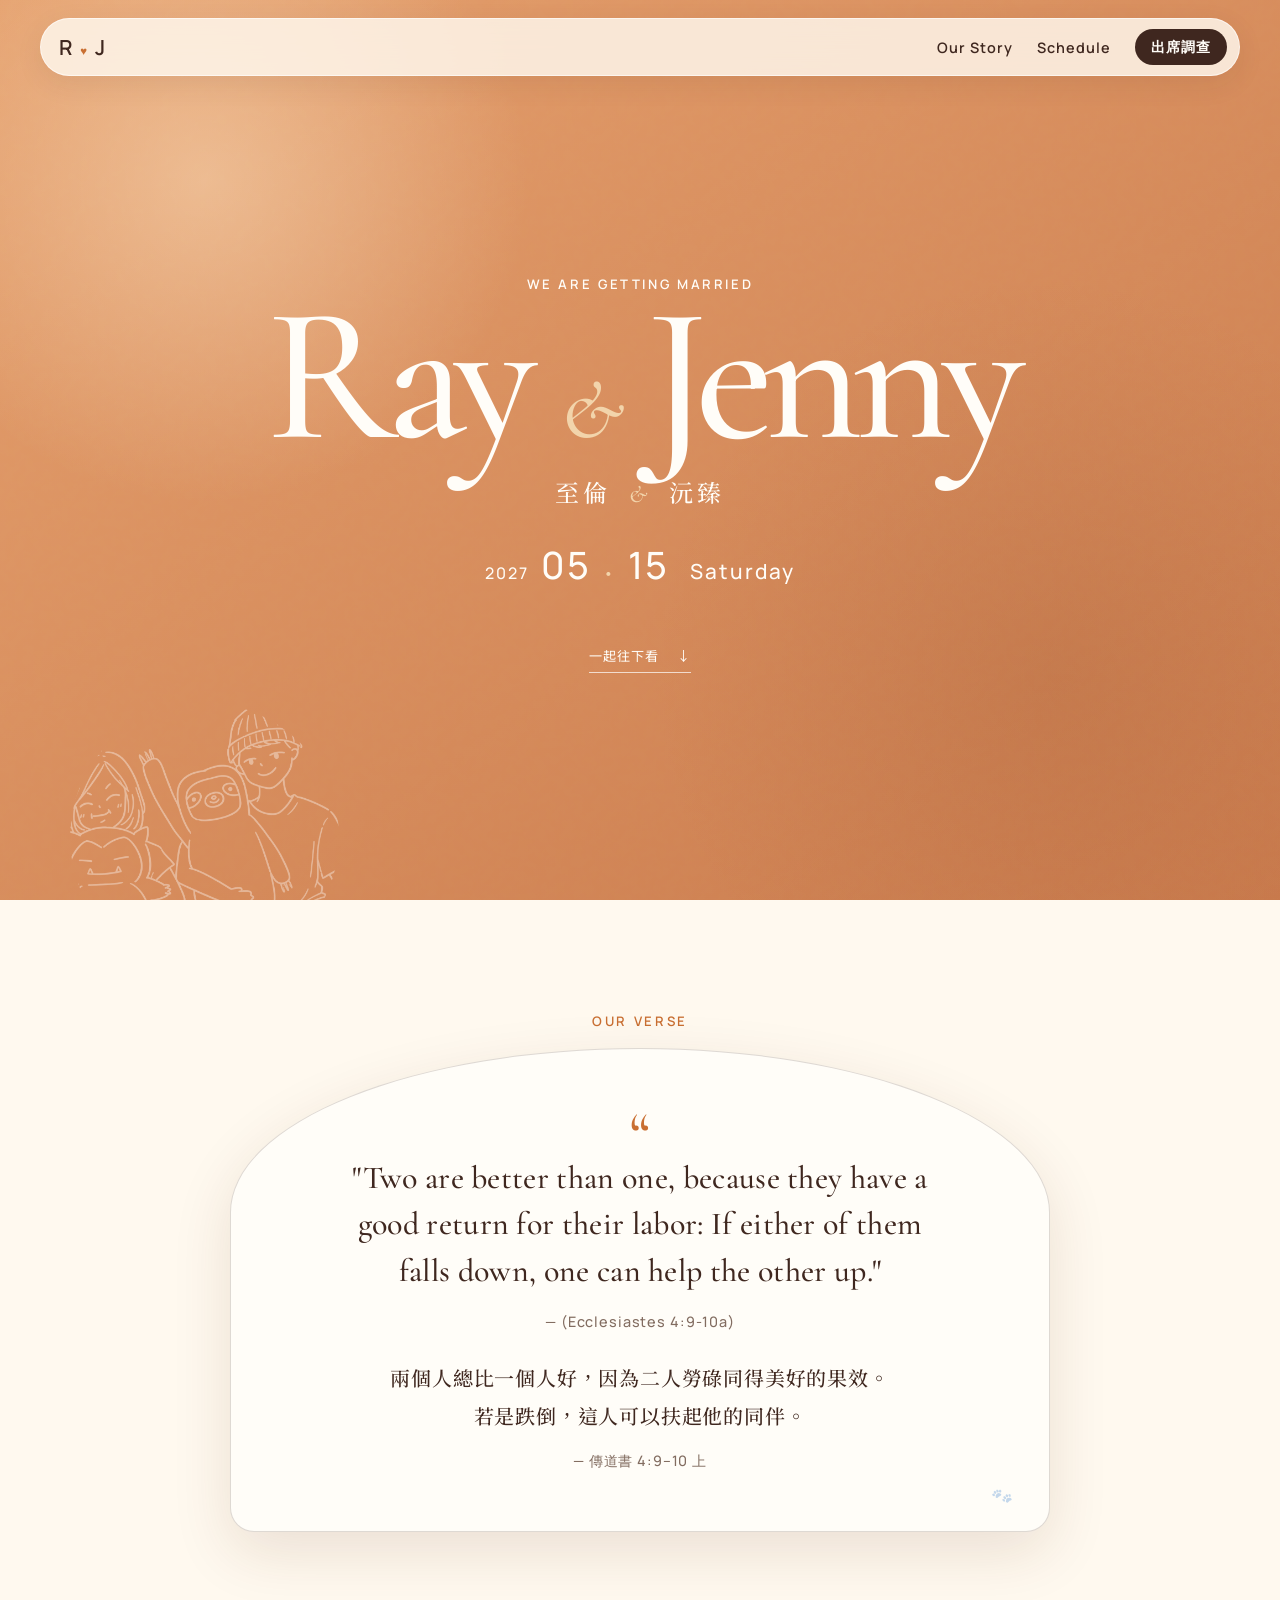
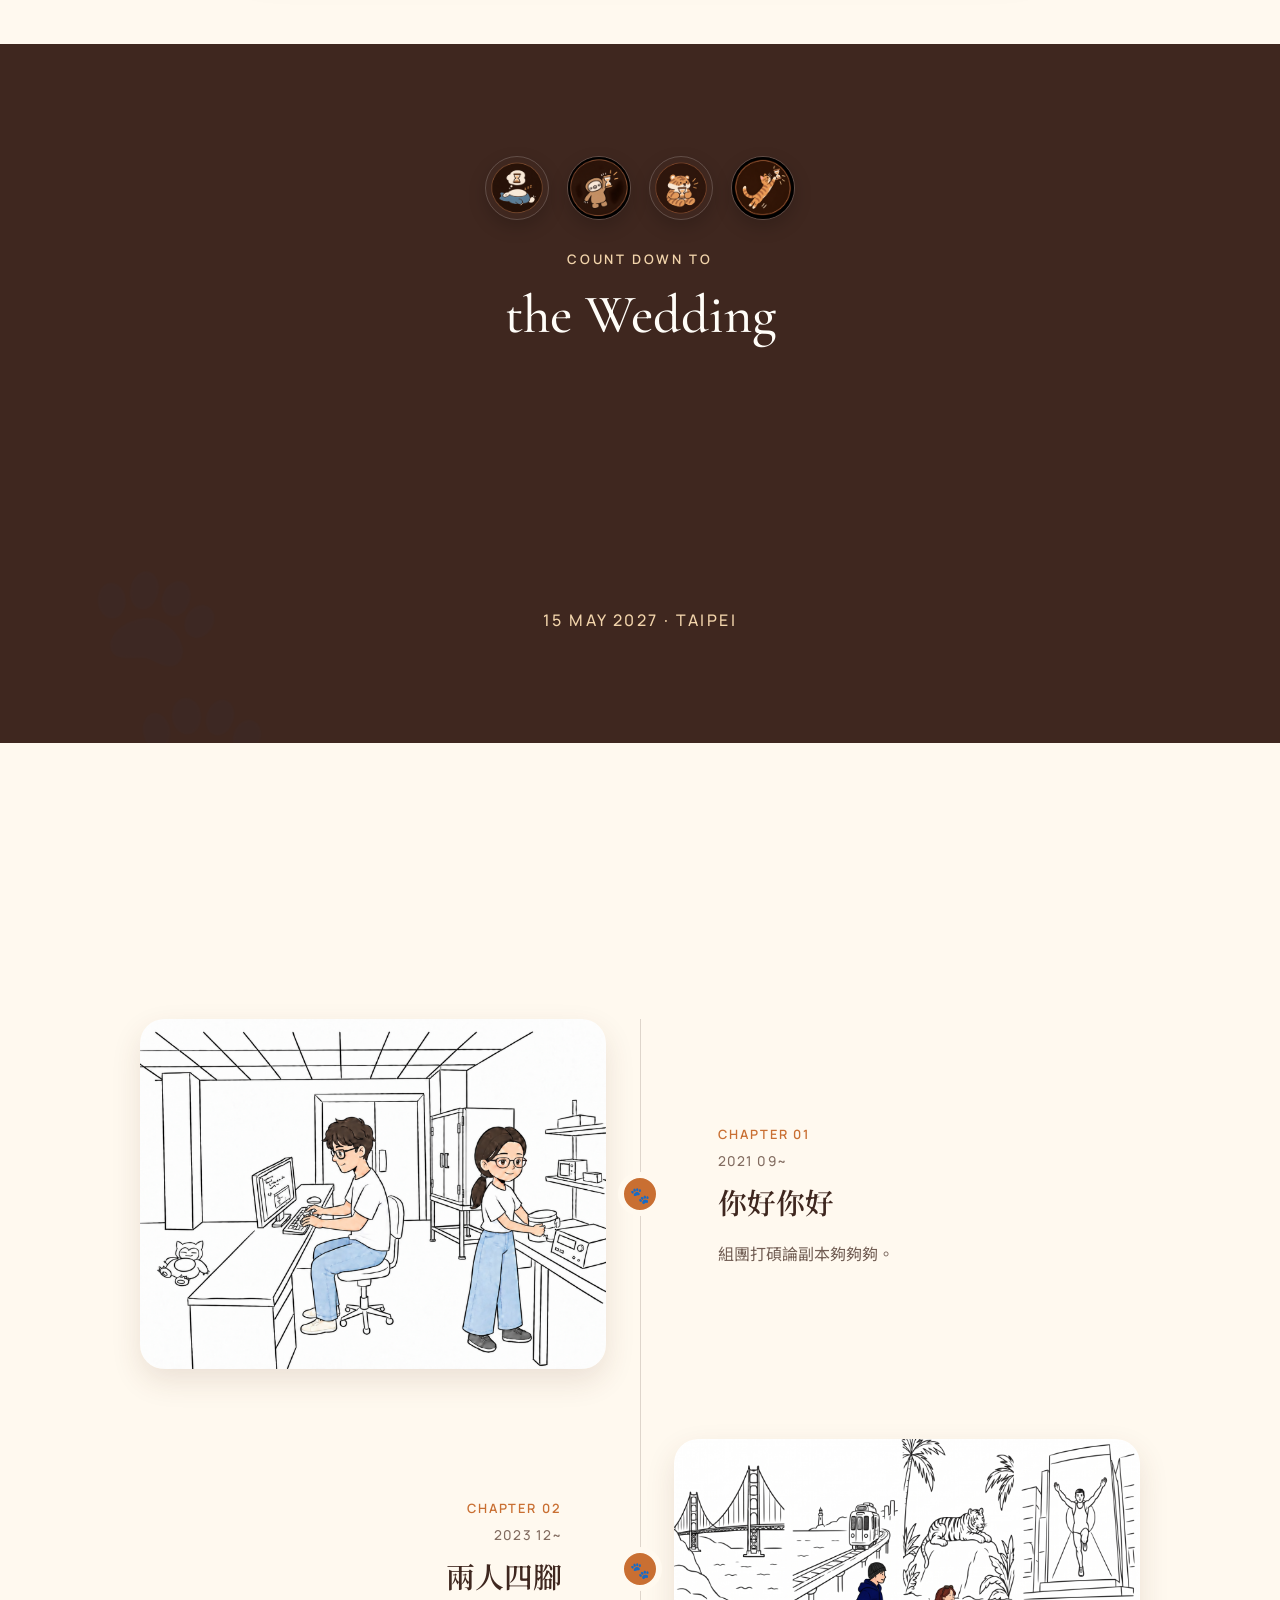
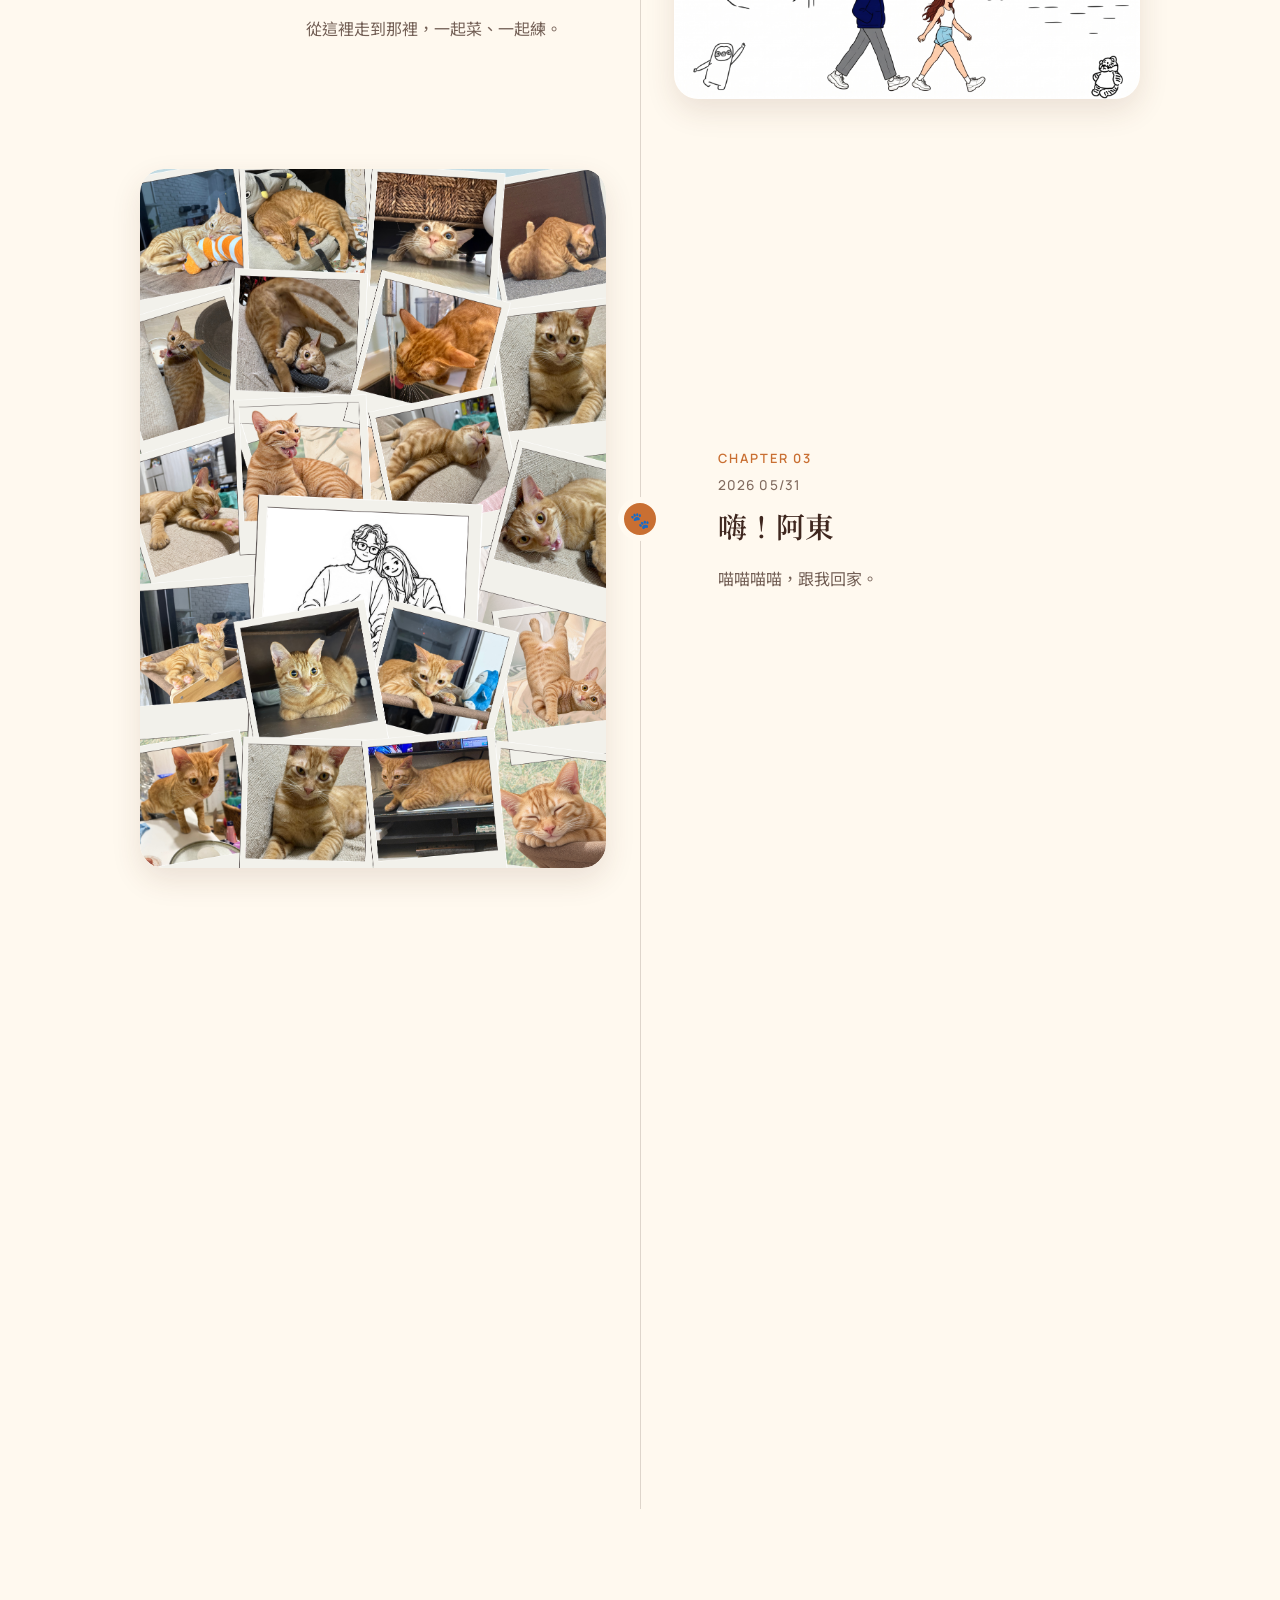
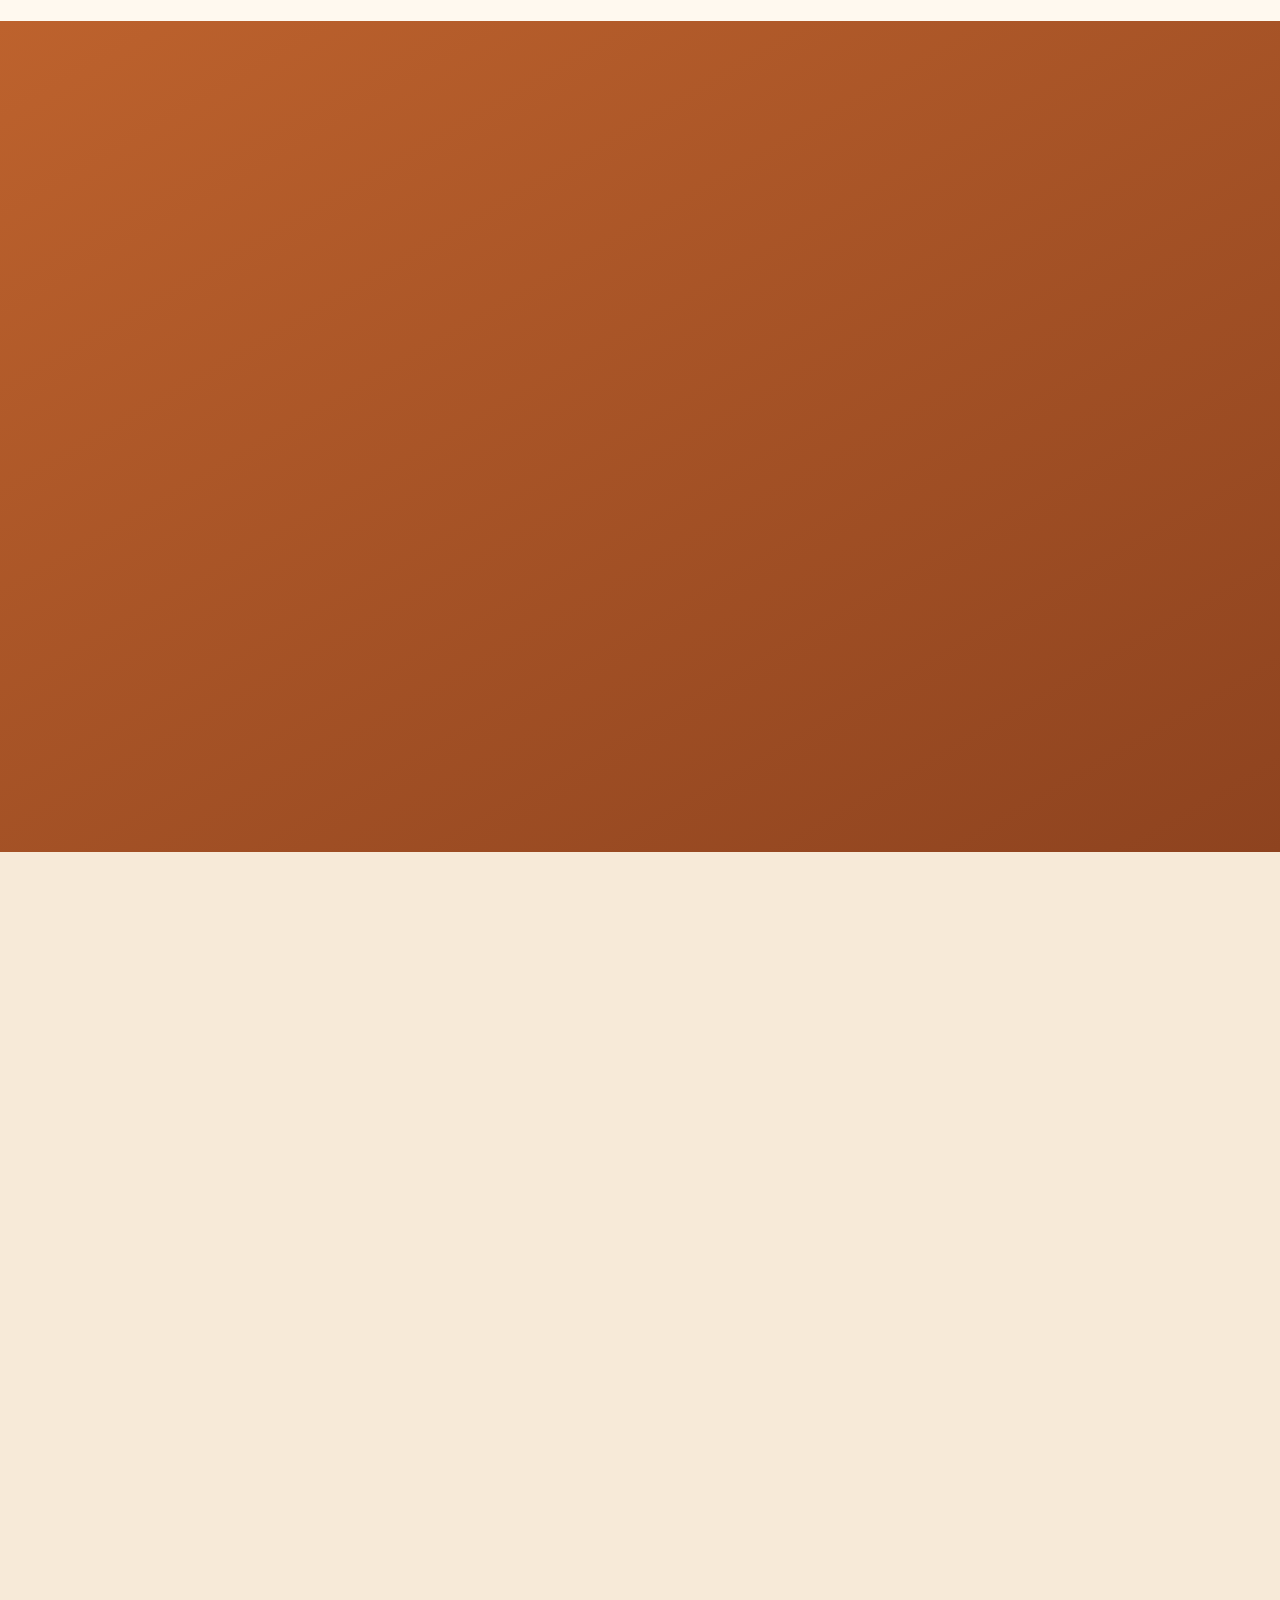
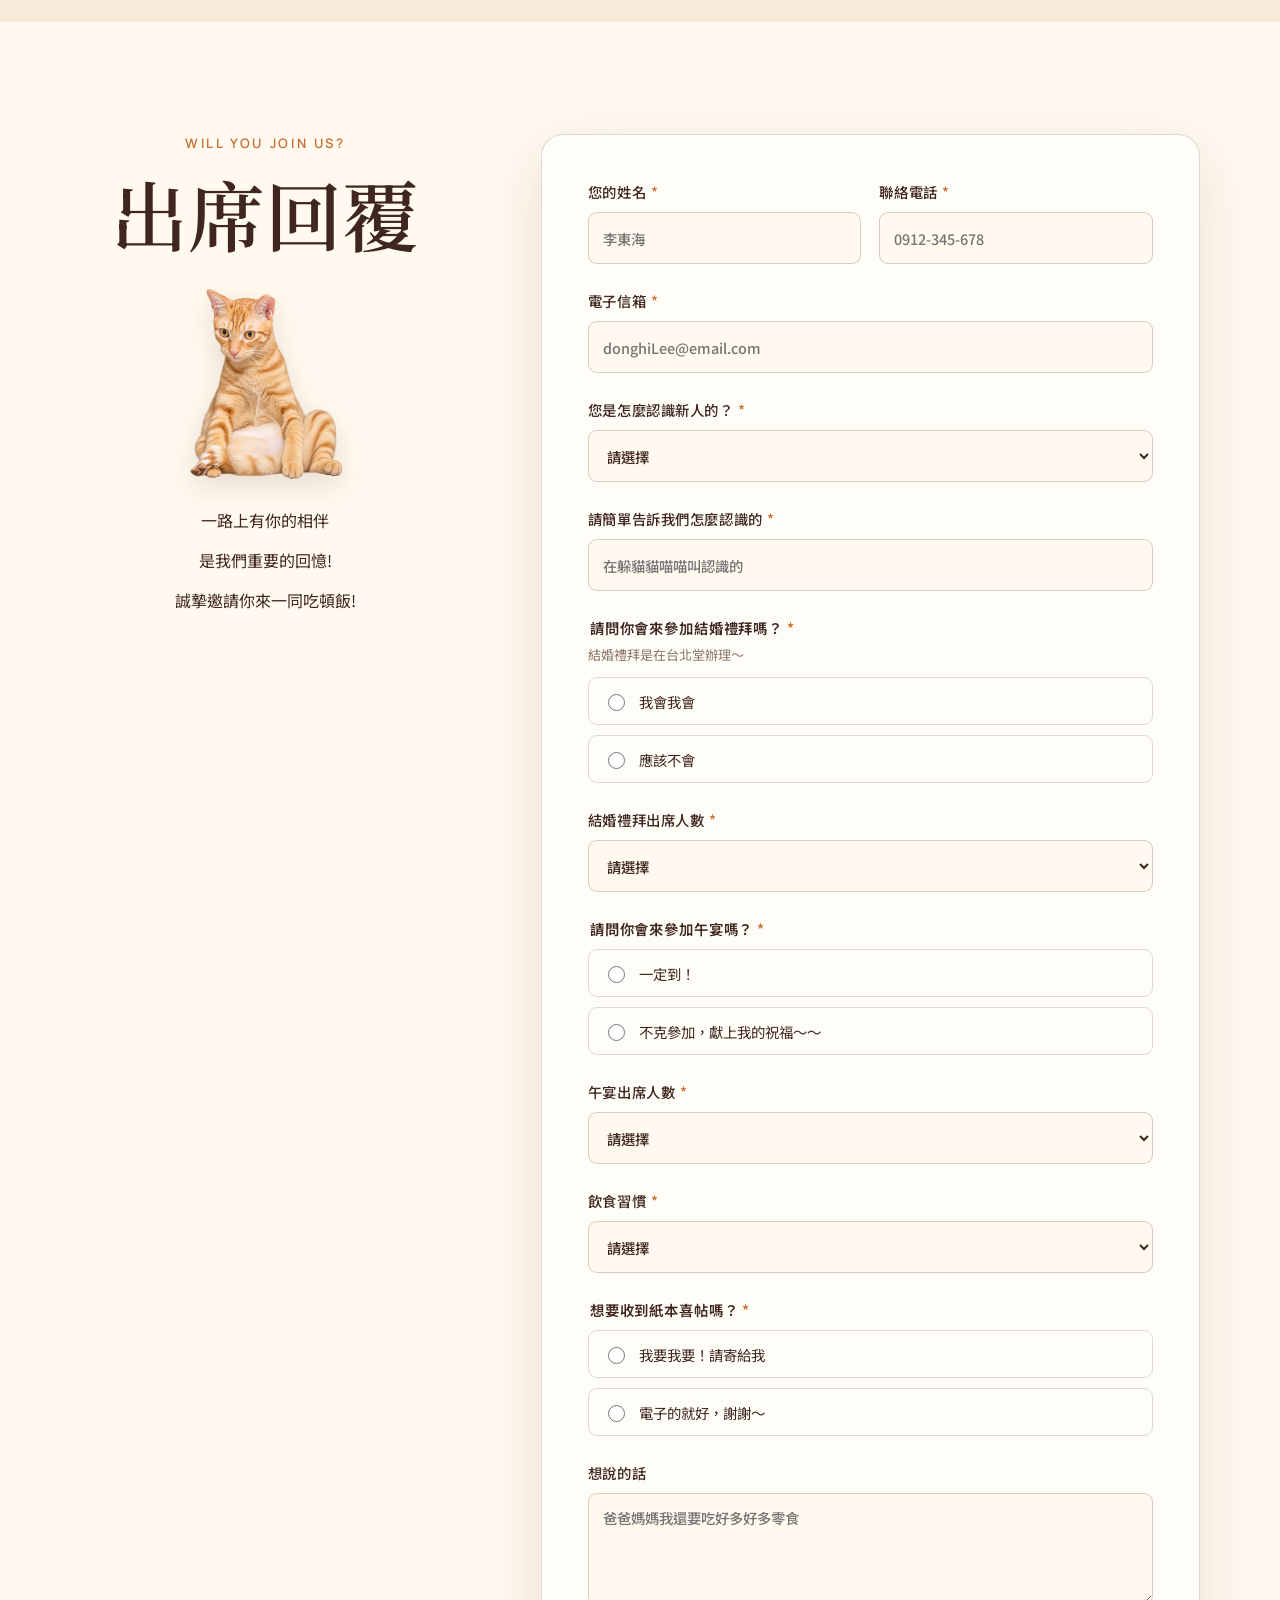
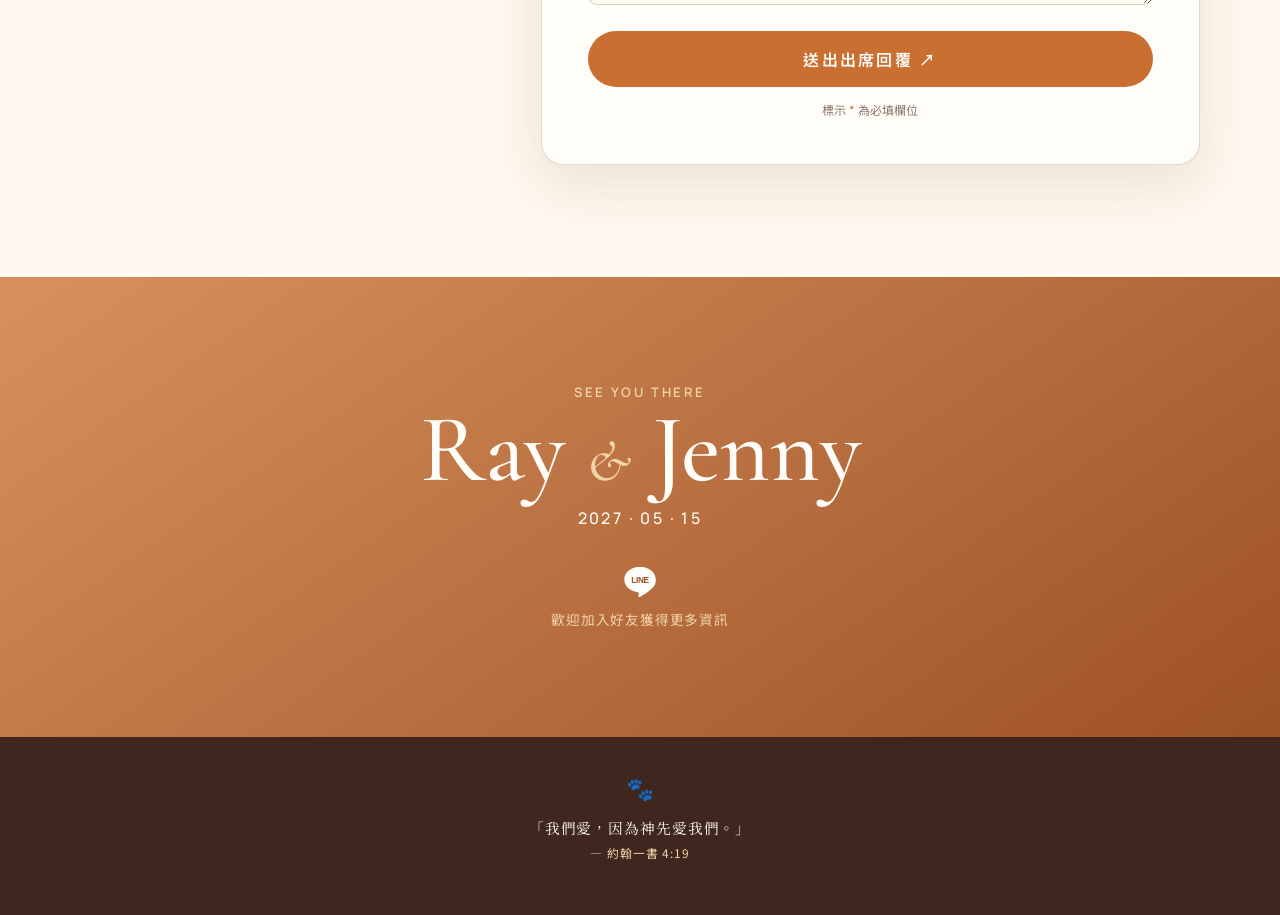
==== index.html @ 998ef87a "Keep RSVP receipt visible and add official LINE QR and friend link" ====
<!doctype html>
<html lang="zh-Hant">
<head>
  <meta charset="utf-8">
  <meta name="viewport" content="width=device-width, initial-scale=1">
  <meta name="theme-color" content="#c96f32">
  <meta name="description" content="2027.05.15｜誠摯邀請您參與我們的婚禮 ♡">
  <title>Ray &amp; Jenny｜我們結婚啦 💍</title>
  <meta property="og:type" content="website">
  <meta property="og:locale" content="zh_TW">
  <meta property="og:title" content="Ray &amp; Jenny｜我們結婚啦 💍">
  <meta property="og:description" content="2027.05.15｜誠摯邀請您參與我們的婚禮 ♡">
  <meta property="og:url" content="https://jn860831-dot.github.io/RandJ_invitation/">
  <meta property="og:image" content="https://jn860831-dot.github.io/RandJ_invitation/assets/line-preview-20261102.jpg">
  <meta property="og:image:secure_url" content="https://jn860831-dot.github.io/RandJ_invitation/assets/line-preview-20261102.jpg">
  <meta property="og:image:type" content="image/jpeg">
  <meta property="og:image:width" content="1200">
  <meta property="og:image:height" content="1073">
  <meta property="og:image:alt" content="Ray 與 Jenny 抱著卡比獸與樹懶玩偶的暖色插畫">
  <meta name="twitter:card" content="summary">
  <meta name="twitter:title" content="Ray &amp; Jenny｜我們結婚啦 💍">
  <meta name="twitter:description" content="2027.05.15｜誠摯邀請您參與我們的婚禮 ♡">
  <meta name="twitter:image" content="https://jn860831-dot.github.io/RandJ_invitation/assets/line-preview-20261102.jpg">
  <meta name="twitter:image:alt" content="Ray 與 Jenny 抱著卡比獸與樹懶玩偶的暖色插畫">
  <link rel="preconnect" href="https://fonts.googleapis.com">
  <link rel="preconnect" href="https://fonts.gstatic.com" crossorigin>
  <link href="https://fonts.googleapis.com/css2?family=Cormorant+Garamond:ital,wght@0,400;0,500;0,600;1,400;1,500&family=Manrope:wght@400;500;600&family=Noto+Sans+TC:wght@400;500;600&family=Noto+Serif+TC:wght@400;500;600&display=swap" rel="stylesheet">
  <link rel="stylesheet" href="css/style.css?v=20261106-receipt">
  <script src="js/script.js?v=20261106-receipt" defer></script>
</head>
<body>
  <header class="site-header" aria-label="主要導覽">
    <a class="brand" href="#top" aria-label="回到頁首">R <span>♥</span> J</a>
    <nav>
      <a href="#story">Our Story</a>
      <a href="#schedule">Schedule</a>
      <a class="nav-rsvp" href="#rsvp">出席調查</a>
    </nav>
  </header>

  <main id="top">
    <section class="hero" aria-labelledby="hero-title">
      <div class="hero-grain" aria-hidden="true"></div>
      <div class="hero-art" aria-hidden="true">
        <img src="assets/cover-illustration-transparent.png" alt="">
      </div>
      <div class="hero-content">
        <p class="kicker">WE ARE GETTING MARRIED</p>
        <h1 id="hero-title"><span>Ray</span><i>&amp;</i><span>Jenny</span></h1>
        <p class="hero-names-zh">至倫 <span>&amp;</span> 沅臻</p>
        <div class="date-lockup" aria-label="婚禮日期 2027 年 5 月 15 日星期六">
          <span>2027</span><b>05</b><span class="date-dot">•</span><b>15</b><em>Saturday</em>
        </div>
        <a class="hero-link" href="#verse">一起往下看 <span aria-hidden="true">↓</span></a>
      </div>
    </section>

    <section class="verse section-pad" id="verse" aria-labelledby="verse-title">
      <div class="section-label">OUR VERSE</div>
      <div class="verse-card reveal">
        <span class="quote-mark" aria-hidden="true">“</span>
        <h2 id="verse-title">"Two are better than one, because they have a good return for their labor: If either of them falls down, one can help the other up."</h2>
        <p>— (Ecclesiastes 4:9-10a)</p>
        <p class="verse-zh">兩個人總比一個人好，因為二人勞碌同得美好的果效。<br>若是跌倒，這人可以扶起他的同伴。</p>
        <p>— 傳道書 4:9–10 上</p>
        <span class="tiny-paw" aria-hidden="true">🐾</span>
      </div>
    </section>

    <section class="countdown section-pad" id="countdown" aria-labelledby="countdown-title">
      <div class="animal-row reveal" aria-label="卡比獸、樹懶、老虎與橘貓圖案">
        <img src="assets/countdown-snorlax.png" alt="卡比獸" width="64" height="64">
        <img src="assets/countdown-sloth.png" alt="樹懶" width="64" height="64">
        <img src="assets/countdown-tiger.png" alt="老虎" width="64" height="64">
        <img src="assets/countdown-cat.png" alt="橘貓" width="64" height="64">
      </div>
      <p class="section-label warm">COUNT DOWN TO</p>
      <h2 id="countdown-title">the Wedding</h2>
      <div class="countdown-grid reveal" aria-live="polite">
        <div><strong id="cd-days">000</strong><span>DAYS</span></div><div><strong id="cd-hours">00</strong><span>HOURS</span></div><div><strong id="cd-minutes">00</strong><span>MINUTES</span></div><div><strong id="cd-seconds">00</strong><span>SECONDS</span></div>
      </div>
      <p class="countdown-date">15 MAY 2027 · TAIPEI</p>
    </section>

    <section class="story section-pad" id="story" aria-labelledby="story-title">
      <div class="section-heading reveal"><p>our JouRney</p><h2 id="story-title">相遇 相識 向前行</h2></div>
      <div class="story-timeline">
        <article class="story-item reveal"><div class="story-photo natural-photo"><img src="assets/story-hello.png" alt="兩人在實驗室相遇的手繪圖"></div><div class="paw-marker" aria-hidden="true">🐾</div><div class="story-copy"><span>CHAPTER 01</span><time class="story-date" datetime="2021-09">2021 09~</time><h3>你好你好</h3><p>組團打碩論副本夠夠夠。</p></div></article>
        <article class="story-item reverse reveal"><div class="story-photo natural-photo"><img src="assets/story-together.jpeg" alt="兩人一路旅行與運動的手繪圖"></div><div class="paw-marker" aria-hidden="true">🐾</div><div class="story-copy"><span>CHAPTER 02</span><time class="story-date" datetime="2023-12">2023 12~</time><h3>兩人四腳</h3><p>從這裡走到那裡，一起菜、一起練。</p></div></article>
        <article class="story-item reveal"><div class="story-photo natural-photo"><img src="assets/story-adong.png" alt="阿東與我們生活點滴的照片拼貼"></div><div class="paw-marker" aria-hidden="true">🐾</div><div class="story-copy"><span>CHAPTER 03</span><time class="story-date" datetime="2026-05-31">2026 05/31</time><h3>嗨！阿東</h3><p>喵喵喵喵，跟我回家。</p></div></article>
        <article class="story-item reverse reveal"><div class="story-photo natural-photo proposal-photo"><img src="assets/story-proposal.gif" alt="沖繩海邊求婚的溫暖動畫"></div><div class="paw-marker" aria-hidden="true">🐾</div><div class="story-copy"><span>CHAPTER 04</span><time class="story-date" datetime="2026-06-20">2026 06/20</time><h3>Yes I do</h3><p>驚不驚喜，意不意外，偷跑來沖繩啦！</p></div></article>
      </div>
    </section>

    <section class="schedule section-pad" id="schedule" aria-labelledby="schedule-title">
      <div class="section-heading light reveal"><p>SCHEDULE</p><h2 id="schedule-title">婚禮日程</h2></div>
      <div class="schedule-grid">
        <article class="event-card reveal"><div class="event-number">01</div><p class="event-time">09:00 — 10:30</p><h3>⛪ 結婚禮拜</h3><p class="event-place">基督教宣道會台北堂</p><address>臺北市中山區力行里遼寧街 83 號</address><p class="event-transport"><span>捷運｜南京復興站，步行約 5 分鐘</span><span>開車｜可於周邊停車場停放</span></p><a href="https://www.google.com/maps/search/?api=1&query=%E5%9F%BA%E7%9D%A3%E6%95%99%E5%AE%A3%E9%81%93%E6%9C%83%E5%8F%B0%E5%8C%97%E5%A0%82%20%E8%87%BA%E5%8C%97%E5%B8%82%E4%B8%AD%E5%B1%B1%E5%8D%80%E9%81%BC%E5%AF%A7%E8%A1%9783%E8%99%9F" target="_blank" rel="noopener">Google Maps <span aria-hidden="true">↗</span></a></article>
        <article class="event-card reveal"><div class="event-number">02</div><p class="event-time">12:30 — 15:30</p><h3>🍽️ 婚禮午宴</h3><p class="event-place">維多麗亞酒店 1 樓宴會廳</p><address>台北市中山區敬業四路 168 號 1F</address><p class="event-transport"><span>捷運｜劍南路站，步行約 5 分鐘</span><span>開車｜會場備有停車位，可直接開車前往</span></p><a href="https://www.google.com/maps/search/?api=1&query=%E7%B6%AD%E5%A4%9A%E9%BA%97%E4%BA%9E%E9%85%92%E5%BA%97%20%E5%8F%B0%E5%8C%97%E5%B8%82%E4%B8%AD%E5%B1%B1%E5%8D%80%E6%95%AC%E6%A5%AD%E5%9B%9B%E8%B7%AF168%E8%99%9F" target="_blank" rel="noopener">Google Maps <span aria-hidden="true">↗</span></a></article>
      </div>
    </section>

    <section class="gallery section-pad" id="gallery" aria-labelledby="gallery-title">
      <div class="gallery-heading reveal"><div class="section-heading align-left"><p>SELECTED MOMENTS</p><h2 id="gallery-title">相片精選</h2></div></div>
      <div class="gallery-placeholder reveal" role="status" aria-label="相片精選即將更新">
        <span>TO BE UPDATED</span><p>婚紗照準備中</p>
      </div>
    </section>

    <section class="rsvp section-pad" id="rsvp" aria-labelledby="rsvp-title">
      <div class="rsvp-intro reveal"><p>WILL YOU JOIN US?</p><h2 id="rsvp-title">出席回覆</h2><img class="rsvp-cat" src="assets/cat-rsvp.png" alt="橘貓阿東"><p>一路上有你的相伴</p>是我們重要的回憶!</p>誠摯邀請你來一同吃頓飯!</p></div>
      <form id="rsvp-form" class="rsvp-form reveal">
        <div class="field-row"><label><span class="field-label">您的姓名 <em>*</em></span><input name="name" type="text" autocomplete="name" required placeholder="李東海"></label><label><span class="field-label">聯絡電話 <em>*</em></span><input name="phone" type="tel" autocomplete="tel" required placeholder="0912-345-678"></label></div>
        <label><span class="field-label">電子信箱 <em>*</em></span><input name="email" type="email" autocomplete="email" required placeholder="donghiLee@email.com"></label>
        <label><span class="field-label">您是怎麼認識新人的？ <em>*</em></span><select id="relationship" name="relationship" required><option value="" selected disabled>請選擇</option><option>新郎的家人/親友</option><option>新娘的家人/親友</option><option>大學同學/朋友</option><option>研究所同學/朋友</option><option>高中同學/朋友</option><option>教會朋友</option><option value="other">其他</option></select></label>
        <label id="other-relationship-field"><span class="field-label">請簡單告訴我們怎麼認識的 <em>*</em></span><input id="other-relationship" name="otherRelationship" type="text" required placeholder="在躲貓貓喵喵叫認識的"></label>
        <fieldset><legend>請問你會來參加結婚禮拜嗎？ <em>*</em></legend><p class="field-help">結婚禮拜是在台北堂辦理～</p><label class="choice"><input type="radio" name="ceremony" value="yes" required><span>我會我會</span></label><label class="choice"><input type="radio" name="ceremony" value="no"><span>應該不會</span></label></fieldset>
        <label><span class="field-label">結婚禮拜出席人數 <em>*</em></span><select name="ceremonyGuests" required><option value="" selected disabled>請選擇</option><option value="1">1 位</option><option value="2">2 位</option><option value="3">3 位</option><option value="4">4 位</option><option value="5">5 位以上（我會聯絡你！）</option><option value="0">我的祝福會到～～</option></select></label>
        <fieldset><legend>請問你會來參加午宴嗎？ <em>*</em></legend><label class="choice"><input type="radio" name="banquet" value="yes" required><span>一定到！</span></label><label class="choice"><input type="radio" name="banquet" value="no"><span>不克參加，獻上我的祝福～～</span></label></fieldset>
        <label><span class="field-label">午宴出席人數 <em>*</em></span><select name="banquetGuests" required><option value="" selected disabled>請選擇</option><option value="1">1 位</option><option value="2">2 位</option><option value="3">3 位</option><option value="4">4 位</option><option value="5">5 位以上（我會聯絡你！）</option><option value="0">我的祝福會到～～</option></select></label>
        <label><span class="field-label">飲食習慣 <em>*</em></span><select name="diet" required><option value="" selected disabled>請選擇</option><option>葷食</option><option>素食</option></select></label>
        <fieldset><legend>想要收到紙本喜帖嗎？ <em>*</em></legend><label class="choice"><input type="radio" name="paperInvitation" value="yes" required><span>我要我要！請寄給我</span></label><label class="choice"><input type="radio" name="paperInvitation" value="digital"><span>電子的就好，謝謝～</span></label></fieldset>
        <label id="invitation-address-field" hidden>喜帖寄送地址（選擇紙本喜帖者填寫）<input id="invitation-address" name="invitationAddress" type="text" autocomplete="street-address" placeholder="請填寫完整收件地址"></label>
        <label>想說的話<textarea name="message" rows="4" placeholder="爸爸媽媽我還要吃好多好多零食"></textarea></label>
        <button type="submit">送出出席回覆 <span aria-hidden="true">↗</span></button><p id="form-status" class="form-note" aria-live="polite">標示 <em>*</em> 為必填欄位</p>
      </form>
      <div id="rsvp-success" class="rsvp-success" hidden tabindex="-1"><span aria-hidden="true">💌</span><h3>🎉 回覆已成功送出！</h3><p>非常期待在 2027/05/15 與您相聚，謝謝您的祝福！</p>
        <div class="receipt-line">
          <h4>加入婚禮官方 LINE</h4>
          <p>接收婚禮最新消息，期待與您相見 ♡</p>
          <a href="https://line.me/R/ti/p/%40551lqhpk" target="_blank" rel="noopener noreferrer" aria-label="開啟婚禮官方 LINE 加入好友頁面（另開視窗）"><img class="receipt-qr" src="assets/line-official-qr.svg" width="184" height="184" alt="婚禮官方 LINE 加入好友 QR Code"></a>
          <a class="receipt-line-button" href="https://line.me/R/ti/p/%40551lqhpk" target="_blank" rel="noopener noreferrer">加入 LINE 好友 ↗</a>
          <p class="receipt-line-hint">手機可直接點選按鈕，或掃描 QR Code<br>LINE ID：@551lqhpk</p>
        </div>
      </div>
    </section>

    <section class="closing" aria-labelledby="closing-title">
      <div class="closing-copy reveal">
        <p>SEE YOU THERE</p><h2 id="closing-title">Ray <i>&amp;</i> Jenny</h2><span>2027 · 05 · 15</span>
        <div class="closing-line">
          <a class="closing-line-link" href="https://line.me/R/ti/p/%40551lqhpk" target="_blank" rel="noopener noreferrer" aria-label="加入婚禮官方 LINE 好友（另開分頁）" title="加入 LINE 好友">
            <svg viewBox="0 0 48 48" aria-hidden="true" focusable="false"><path fill="currentColor" d="M24 5C12.4 5 3 12.6 3 22c0 8.4 7.4 15.4 17.4 16.8.7.2 1.6.5 1.8 1.1.2.6.1 1.5.1 2.1l-.3 1.9c-.1.6-.5 2.3 2 1.2 2.4-1 13-7.7 17.8-13.2C45.1 28.3 45 25.2 45 22 45 12.6 35.6 5 24 5Z"/><text x="24" y="26" text-anchor="middle" fill="var(--caramel)" font-family="Arial, sans-serif" font-size="11" font-weight="700" letter-spacing="-.5">LINE</text></svg>
          </a>
          <p class="closing-line-note">歡迎加入好友獲得更多資訊</p>
        </div>
      </div>
    </section>
  </main>
  <footer><span aria-hidden="true">🐾</span><blockquote>「我們愛，因為神先愛我們。」<cite>— 約翰一書 4:19</cite></blockquote></footer>
</body>
</html>
---- css/style.css ----
:root {
  --cream: #fff9ef; --paper: #f7ead8; --ginger: #c96f32; --ginger-bright: #e58b43;
  --caramel: #9d5126; --cocoa: #3f271f; --milk: #f2d4ab; --white: #fffdf8;
  --line: rgba(63, 39, 31, .17); --shadow: 0 20px 60px rgba(89, 42, 20, .12);
  --display: "Cormorant Garamond", serif; --latin-sans: "Manrope", sans-serif;
  --zh-serif: "Noto Serif TC", serif; --zh-sans: "Noto Sans TC", sans-serif;
}
* { box-sizing: border-box; }
[hidden] { display: none !important; }
html { scroll-behavior: smooth; scroll-padding-top: 76px; }
body { margin: 0; min-width: 320px; color: var(--cocoa); background: var(--cream); font-family: var(--zh-sans); font-weight: 400; -webkit-font-smoothing: antialiased; }
a { color: inherit; } button, input, select, textarea { font: inherit; } button, a { -webkit-tap-highlight-color: transparent; }
.section-pad { padding: 112px max(24px, calc((100vw - 1120px) / 2)); }
.reveal { opacity: 0; transform: translateY(24px); transition: opacity .7s ease, transform .7s ease; }
.reveal.is-visible { opacity: 1; transform: none; }

.site-header { position: fixed; z-index: 20; inset: 18px max(18px, calc((100vw - 1200px) / 2)) auto; display: flex; align-items: center; justify-content: space-between; padding: 10px 12px 10px 18px; border: 1px solid rgba(255,255,255,.6); border-radius: 999px; background: rgba(255,249,239,.82); box-shadow: 0 8px 28px rgba(63,39,31,.08); backdrop-filter: blur(16px); }
.brand { font-family: var(--latin-sans); font-size: 1.3rem; font-weight: 600; text-decoration: none; letter-spacing: .08em; }
.brand span { color: var(--ginger); font-size: .72rem; }
.site-header nav { display: flex; align-items: center; gap: 24px; }
.site-header nav a { font-family: var(--latin-sans); font-size: .9rem; font-weight: 600; letter-spacing: .07em; text-decoration: none; }
.site-header nav a:not(.nav-rsvp):hover { color: var(--ginger); }
.nav-rsvp { padding: 8px 16px; color: var(--white); border-radius: 999px; background: var(--cocoa); }

.hero { position: relative; min-height: 760px; height: 100svh; max-height: 980px; overflow: hidden; display: grid; place-items: center; padding: 100px 24px 52px; color: var(--white); background: var(--ginger); isolation: isolate; }
.hero::before { content: ""; position: absolute; inset: 0; background: radial-gradient(circle at 16% 20%, rgba(255,235,204,.42), transparent 25%), radial-gradient(circle at 82% 75%, rgba(143,76,42,.16), transparent 32%), linear-gradient(145deg, #e5a06d, #ca7b4d); z-index: -2; }
.hero-grain { position: absolute; inset: 0; opacity: .22; background-image: url("data:image/svg+xml,%3Csvg viewBox='0 0 140 140' xmlns='http://www.w3.org/2000/svg'%3E%3Cfilter id='n'%3E%3CfeTurbulence type='fractalNoise' baseFrequency='.7' numOctaves='3' stitchTiles='stitch'/%3E%3C/filter%3E%3Crect width='100%25' height='100%25' filter='url(%23n)' opacity='.18'/%3E%3C/svg%3E"); mix-blend-mode: soft-light; z-index: -1; }
.hero-art { position: absolute; z-index: 1; left: 5.5vw; bottom: -8%; width: clamp(205px, 21vw, 325px); aspect-ratio: 1; overflow: hidden; border-radius: 50%; opacity: .38; }
.hero-art img { width: 100%; height: 100%; object-fit: cover; object-position: center top; transform: scale(1.22); transform-origin: center top; filter: invert(1) sepia(.3) saturate(.55) brightness(1.08); }
.hero-content { position: relative; z-index: 2; width: min(900px, 100%); text-align: center; }
.kicker, .section-label, .section-heading p, .rsvp-intro > p:first-child, .closing-copy > p { margin: 0 0 18px; font-family: var(--latin-sans); font-size: .82rem; font-weight: 600; letter-spacing: .2em; }
.hero h1 { display: flex; justify-content: center; align-items: baseline; gap: clamp(12px, 3vw, 34px); margin: 0; font-family: var(--display); font-size: clamp(5.5rem, 16vw, 12rem); font-weight: 500; letter-spacing: -.055em; line-height: .68; }
.hero h1 i { color: var(--milk); font-size: .43em; font-weight: 500; }
.hero-names-zh { margin: 32px 0 0; font-family: var(--zh-serif); font-size: clamp(1.15rem, 2.5vw, 1.5rem); font-weight: 500; letter-spacing: .18em; }
.hero-names-zh span { margin: 0 .3em; color: var(--milk); font-family: var(--display); font-style: italic; }
.hero-names-zh + .date-lockup { margin-top: 30px; }
.date-lockup { display: flex; align-items: baseline; justify-content: center; gap: 12px; margin: 68px 0 52px; font-family: var(--latin-sans); font-weight: 500; letter-spacing: .12em; }
.date-lockup span { font-size: 1rem; } .date-lockup b { font-size: 2.35rem; font-weight: 500; } .date-lockup .date-dot { color: var(--milk); } .date-lockup em { margin-left: 10px; font-size: 1.3rem; font-style: normal; }
.hero-link { display: inline-flex; gap: 18px; align-items: center; padding-bottom: 7px; border-bottom: 1px solid rgba(255,255,255,.7); font-family: var(--zh-sans); font-size: .82rem; letter-spacing: .08em; text-decoration: none; }

.verse { background: var(--cream); text-align: center; }
.section-label { color: var(--ginger); }
.verse-card { position: relative; width: min(820px, 100%); margin: 0 auto; padding: 60px 90px; border: 1px solid var(--line); border-radius: 50% 50% 24px 24px / 34% 34% 24px 24px; background: var(--white); box-shadow: var(--shadow); }
.quote-mark { display: block; height: 34px; color: var(--ginger); font-family: var(--display); font-size: 4rem; line-height: .8; }
.verse-card h2 { margin: 12px auto 18px; max-width: 600px; font-family: var(--display); font-size: clamp(1.35rem, 3vw, 2rem); font-weight: 500; line-height: 1.45; letter-spacing: .01em; }
.verse-card p { margin: 0; color: #826c60; font-family: var(--latin-sans); font-size: .9rem; font-weight: 500; letter-spacing: .06em; }
.verse-card .verse-zh { margin: 28px auto 16px; max-width: 600px; color: var(--cocoa); font-family: var(--zh-serif); font-size: clamp(1rem, 2.2vw, 1.25rem); line-height: 1.9; letter-spacing: .04em; }
.tiny-paw { position: absolute; right: 38px; bottom: 25px; opacity: .25; transform: rotate(-18deg); }

.section-heading { margin-bottom: 42px; text-align: center; } .section-heading p { color: var(--ginger); margin-bottom: 8px; } .section-heading h2 { margin: 0; font-family: var(--zh-serif); font-size: clamp(2rem, 5vw, 3.5rem); font-weight: 600; letter-spacing: .03em; line-height: 1.15; } .section-heading.align-left { margin: 0; text-align: left; }

.countdown { position: relative; overflow: hidden; text-align: center; color: var(--white); background: var(--cocoa); }
.countdown::before { content: "🐾"; position: absolute; left: 5%; bottom: -55px; font-size: 12rem; opacity: .025; transform: rotate(25deg); }
.animal-row { display: flex; justify-content: center; gap: clamp(10px, 2vw, 18px); margin-bottom: 30px; }
.animal-row img { width: clamp(48px, 5vw, 64px); height: auto; aspect-ratio: 1; display: block; object-fit: cover; border: 1px solid rgba(255,255,255,.18); border-radius: 50%; box-shadow: 0 7px 18px rgba(0,0,0,.18); }
.section-label.warm { color: var(--milk); } .countdown h2 { margin: 0 0 52px; font-family: var(--display); font-size: clamp(2rem, 5vw, 3.4rem); font-weight: 500; line-height: 1.1; }
.countdown-grid { width: min(840px, 100%); margin: 0 auto; display: grid; grid-template-columns: repeat(4, 1fr); border-block: 1px solid rgba(255,255,255,.18); }
.countdown-grid div { padding: 34px 12px; border-right: 1px solid rgba(255,255,255,.18); } .countdown-grid div:last-child { border: 0; } .countdown-grid strong { display: block; font-family: var(--display); font-size: clamp(2.7rem, 7vw, 5rem); font-weight: 500; line-height: 1; } .countdown-grid span { display: block; margin-top: 12px; color: var(--milk); font-family: var(--latin-sans); font-size: .7rem; font-weight: 500; letter-spacing: .12em; }
.countdown-date { margin: 34px 0 0; color: var(--milk); font-family: var(--latin-sans); font-weight: 500; letter-spacing: .15em; }

.story { background: var(--cream); } .story-timeline { position: relative; width: min(1000px, 100%); margin: 74px auto 0; } .story-timeline::before { content: ""; position: absolute; top: 0; bottom: 0; left: 50%; width: 1px; background: var(--line); }
.story-item { position: relative; display: grid; grid-template-columns: 1fr 68px 1fr; align-items: center; margin-bottom: 70px; } .story-item:last-child { margin-bottom: 0; } .story-photo { grid-column: 1; aspect-ratio: 4/3; overflow: hidden; border: 1px solid var(--line); border-radius: 180px 180px 18px 18px; background: var(--white); font-size: 3.25rem; } .story-photo small { font-size: .78rem; }
.story-photo img { width: 100%; height: 100%; display: block; object-fit: cover; }
.story-photo.contain img { object-fit: contain; }
.story-photo.natural-photo { aspect-ratio: auto; border: 0; border-radius: 24px; background: transparent; box-shadow: 0 12px 30px rgba(91, 49, 29, .12); }
.story-photo.natural-photo img { height: auto; object-fit: contain; border-radius: inherit; }
.story-photo.proposal-photo img { transform: scale(1.03); transform-origin: center; }
.paw-marker { grid-column: 2; width: 44px; height: 44px; display: grid; place-items: center; justify-self: center; color: var(--white); background: var(--ginger); border: 6px solid var(--cream); border-radius: 50%; font-size: 1rem; z-index: 2; }
.story-copy { grid-column: 3; padding-left: 44px; } .story-copy > span { color: var(--ginger); font-family: var(--latin-sans); font-size: .8rem; font-weight: 600; letter-spacing: .15em; } .story-copy h3 { margin: 10px 0 14px; font-family: var(--zh-serif); font-size: clamp(1.3rem, 3vw, 1.8rem); font-weight: 600; line-height: 1.55; } .story-item:last-child .story-copy h3 { font-family: var(--display); } .story-copy p { margin: 0; color: #735f55; font-family: var(--zh-sans); line-height: 1.9; }
.story-item.reverse .story-photo { grid-column: 3; } .story-item.reverse .paw-marker { grid-column: 2; grid-row: 1; } .story-item.reverse .story-copy { grid-column: 1; grid-row: 1; padding: 0 44px 0 0; text-align: right; }

.schedule { color: var(--white); background: linear-gradient(150deg, #bd622d, #8e431f); } .section-heading.light p { color: var(--milk); } .schedule-grid { display: grid; grid-template-columns: 1fr 1fr; gap: 24px; width: min(960px, 100%); margin: 56px auto 0; }
.event-card { display: flex; flex-direction: column; align-items: center; position: relative; overflow: hidden; min-height: 400px; padding: 52px 42px 42px; border: 1px solid rgba(255,255,255,.25); border-radius: 220px 220px 18px 18px; text-align: center; background: rgba(255,255,255,.07); }
.event-number { position: absolute; top: 18px; right: 30px; color: rgba(255,255,255,.32); font-family: var(--display); font-size: 2.4rem; } .event-time { margin: 58px 0 12px; color: var(--milk); font-family: var(--latin-sans); font-size: 1rem; font-weight: 500; letter-spacing: .12em; } .event-card h3 { margin: 0 0 38px; font-family: var(--zh-serif); font-size: 2rem; font-weight: 600; letter-spacing: .06em; } .event-place { margin: 0 0 8px; font-family: var(--zh-sans); font-weight: 500; } .event-card address { color: #f3dece; font-family: var(--zh-sans); font-style: normal; font-size: .9rem; line-height: 1.8; } .event-card a { display: inline-block; margin-top: auto; padding-bottom: 6px; border-bottom: 1px solid var(--milk); color: var(--milk); font-family: var(--latin-sans); font-weight: 600; letter-spacing: .08em; text-decoration: none; }

.gallery { background: var(--paper); } .gallery-heading { width: min(1120px, 100%); margin: 0 auto 36px; } .gallery-placeholder { display: grid; place-content: center; min-height: clamp(280px, 38vw, 420px); width: min(1120px, 100%); margin: 0 auto; border: 1px dashed rgba(157,81,38,.45); border-radius: 220px 220px 20px 20px; background: repeating-linear-gradient(135deg, rgba(201,111,50,.06), rgba(201,111,50,.06) 12px, rgba(255,253,248,.28) 12px, rgba(255,253,248,.28) 24px); text-align: center; } .gallery-placeholder span { color: var(--ginger); font-family: var(--latin-sans); font-size: clamp(1rem, 2vw, 1.4rem); font-weight: 600; letter-spacing: .2em; } .gallery-placeholder p { margin: 12px 0 0; color: #80685b; font-family: var(--zh-sans); font-size: .9rem; }

.rsvp { display: grid; grid-template-columns: .72fr 1.28fr; gap: 90px; align-items: start; background: var(--cream); } .rsvp-intro { position: sticky; top: 120px; text-align: center; } .rsvp-intro > p:first-child { color: var(--ginger); } .rsvp-intro h2 { margin: 0; font-family: var(--zh-serif); font-size: clamp(2.5rem, 6vw, 4.8rem); font-weight: 600; line-height: 1.12; } .rsvp-cat { display: block; width: clamp(120px, 42%, 190px); height: auto; margin: 24px auto 20px; filter: drop-shadow(0 10px 14px rgba(91,49,29,.14)); } .rsvp-intro > p:last-child { margin: auto; max-width: 340px; color: #735f55; font-family: var(--zh-serif); font-weight: 500; line-height: 1.9; }
.rsvp-form { padding: 46px; border: 1px solid var(--line); border-radius: 22px; background: var(--white); box-shadow: var(--shadow); font-family: var(--zh-sans); } .rsvp-form > label, .field-row label { display: grid; gap: 10px; margin-bottom: 26px; font-size: .9rem; font-weight: 500; letter-spacing: .04em; } .field-label { display: inline-flex; align-items: baseline; gap: .32em; } .field-row { display: grid; grid-template-columns: 1fr 1fr; gap: 18px; } .rsvp-form em { color: var(--ginger); font-style: normal; }
.rsvp-form input:not([type="radio"]), .rsvp-form select, .rsvp-form textarea { width: 100%; min-height: 52px; padding: 13px 14px; color: var(--cocoa); border: 1px solid rgba(63,39,31,.22); border-radius: 9px; outline: none; background: var(--cream); } .rsvp-form textarea { resize: vertical; } .rsvp-form input:focus, .rsvp-form select:focus, .rsvp-form textarea:focus { border-color: var(--ginger); box-shadow: 0 0 0 3px rgba(201,111,50,.13); }
.rsvp-form fieldset { display: grid; gap: 10px; margin: 0 0 26px; padding: 0; border: 0; } .rsvp-form legend { margin-bottom: 10px; font-size: .9rem; font-weight: 600; letter-spacing: .06em; } .rsvp-form .field-help { margin: -4px 0 2px; color: #8d776b; font-size: .82rem; line-height: 1.6; } .choice { display: flex; align-items: center; gap: 11px; min-height: 48px; padding: 10px 14px; border: 1px solid var(--line); border-radius: 9px; cursor: pointer; } .choice:has(input:checked) { color: var(--caramel); border-color: var(--ginger); background: rgba(201,111,50,.06); } .choice input { width: 17px; height: 17px; accent-color: var(--ginger); }
.rsvp-form button { width: 100%; min-height: 56px; color: var(--white); border: 0; border-radius: 999px; background: var(--ginger); font-weight: 600; letter-spacing: .14em; cursor: pointer; transition: background .2s ease, transform .2s ease; } .rsvp-form button:hover { background: var(--caramel); transform: translateY(-2px); } .form-note { margin: 14px 0 0; color: #8d776b; text-align: center; font-size: .75rem; }
.rsvp-success { align-self: center; padding: 60px 30px; border: 1px solid var(--line); border-radius: 22px; background: var(--white); text-align: center; box-shadow: var(--shadow); } .rsvp-success span { font-size: 3rem; } .rsvp-success h3 { margin: 16px 0 10px; font-size: 1.6rem; } .rsvp-success p { color: #735f55; }

.closing { position: relative; min-height: 460px; padding: 72px 24px; display: grid; place-items: center; background: linear-gradient(145deg, #d8915d, #9d5126); } .closing-copy { color: var(--white); text-align: center; } .closing-copy > p { margin-bottom: 6px; color: var(--milk); } .closing-copy h2 { margin: 0; font-family: var(--display); font-size: clamp(3rem, 8vw, 6rem); font-weight: 500; line-height: .9; } .closing-copy h2 i { color: var(--milk); font-size: .6em; } .closing-copy > span { display: block; margin-top: 14px; font-family: var(--latin-sans); font-weight: 500; letter-spacing: .15em; }
.closing-line { margin: 28px auto 0; text-align: center; }
.closing-line-note { margin: 2px 0 0; color: var(--milk); font-family: var(--zh-sans); font-size: .85rem; font-weight: 400; line-height: 1.8; letter-spacing: .06em; }
.closing-line-link { display: inline-flex; align-items: center; justify-content: center; width: 48px; height: 48px; color: var(--white); text-decoration: none; transition: opacity .2s, transform .2s; }
.closing-line-link svg { display: block; width: 36px; height: 36px; }
.closing-line-link:hover { opacity: .8; transform: translateY(-2px); }
.closing-line-link:focus-visible { outline: 2px solid var(--white); outline-offset: 5px; border-radius: 8px; }
footer { padding: 34px 20px; color: var(--milk); background: var(--cocoa); text-align: center; } footer span { font-size: 1.4rem; } footer blockquote { margin: 12px auto 18px; color: var(--white); font-family: var(--zh-serif); font-size: .92rem; font-weight: 400; line-height: 1.8; letter-spacing: .06em; } footer cite { display: block; color: var(--milk); font-family: var(--zh-sans); font-size: .74rem; font-style: normal; letter-spacing: .08em; } footer p { margin: 8px 0 0; font-family: var(--display); font-size: .9rem; font-style: italic; font-weight: 400; letter-spacing: .04em; }

@media (max-width: 760px) {
  .section-pad { padding-block: 82px; }
  .site-header { top: 10px; left: 10px; right: 10px; padding: 8px 8px 8px 12px; } .brand { font-size: 1rem; } .site-header nav { gap: 7px; } .site-header nav a { font-size: .7rem; letter-spacing: .04em; white-space: nowrap; } .nav-rsvp { padding: 7px 10px; }
  .hero { min-height: 700px; } .hero-art { left: 6vw; bottom: -9%; width: 56vw; max-width: 260px; opacity: .24; } .hero h1 { flex-wrap: wrap; gap: 4px 12px; font-size: clamp(5rem, 25vw, 8rem); line-height: .72; } .hero h1 span { width: 100%; } .hero h1 i { order: 2; margin-top: clamp(18px, 5vw, 24px); line-height: .55; } .hero h1 span:last-child { order: 3; } .date-lockup { flex-wrap: wrap; margin: 54px 0 42px; } .date-lockup em { flex-basis: 100%; margin: 0; }
  .verse-card { padding: 54px 28px; border-radius: 150px 150px 18px 18px; }
  .countdown-grid { grid-template-columns: 1fr 1fr; } .countdown-grid div:nth-child(2) { border-right: 0; } .countdown-grid div:nth-child(-n+2) { border-bottom: 1px solid rgba(255,255,255,.18); } .countdown-date { font-size: .8rem; }
  .animal-row { gap: 8px; } .animal-row img { width: 44px; }
  .story-timeline::before { left: 21px; } .story-item, .story-item.reverse { grid-template-columns: 44px 1fr; gap: 18px; align-items: start; margin-bottom: 58px; } .story-photo, .story-item.reverse .story-photo { grid-column: 2; grid-row: 1; width: 100%; border-radius: 140px 140px 14px 14px; } .paw-marker, .story-item.reverse .paw-marker { grid-column: 1; grid-row: 1; width: 42px; height: 42px; } .story-copy, .story-item.reverse .story-copy { grid-column: 2; grid-row: 2; padding: 0; text-align: left; }
  .schedule-grid { grid-template-columns: 1fr; } .event-card { min-height: 370px; padding-inline: 28px; }
  .gallery-placeholder { min-height: 300px; border-radius: 160px 160px 16px 16px; }
  .rsvp { grid-template-columns: 1fr; gap: 42px; } .rsvp-intro { position: static; } .rsvp-form { padding: 28px 20px; } .field-row { grid-template-columns: 1fr; gap: 0; }
  .closing { min-height: 380px; padding: 56px 24px; }
}
@media (prefers-reduced-motion: reduce) { html { scroll-behavior: auto; } *, *::before, *::after { animation-duration: .01ms !important; transition-duration: .01ms !important; } .reveal { opacity: 1; transform: none; } }

.story-copy .story-date { display: block; margin-top: 8px; color: #826c60; font-family: var(--latin-sans); font-size: .85rem; font-weight: 500; letter-spacing: .08em; }

.rsvp-form select, .rsvp-form select option, .rsvp-form .choice { font-size: .9rem; }

.event-transport { display: grid; gap: 6px; width: 100%; margin: 20px 0 28px; color: #f3dece; font-family: var(--zh-sans); font-size: .85rem; line-height: 1.75; text-wrap: pretty; }

/* Submission receipt stays below the fixed navigation. */
.rsvp-success { scroll-margin-top: 100px; overflow-anchor: none; padding: 32px 24px; }
.rsvp-success > span { font-size: 2.5rem; }
.rsvp-success p { line-height: 1.7; }
.receipt-line { margin-top: 24px; padding-top: 24px; border-top: 1px solid var(--line); }
.receipt-line h4 { margin: 0; font-size: 1.2rem; }
.receipt-line p { margin: 10px 0 16px; font-size: .9rem; }
.receipt-qr { display: block; width: 184px; max-width: 100%; height: auto; margin: 0 auto 18px; background: white; }
.receipt-line-button { display: flex; justify-content: center; align-items: center; min-height: 52px; max-width: 300px; margin: auto; border-radius: 999px; background: #087e36; color: white; text-decoration: none; font-weight: 600; }
.receipt-line a:focus-visible { outline: 3px solid var(--cocoa); outline-offset: 4px; }
.receipt-line .receipt-line-hint { margin-bottom: 0; font-size: .8rem; }
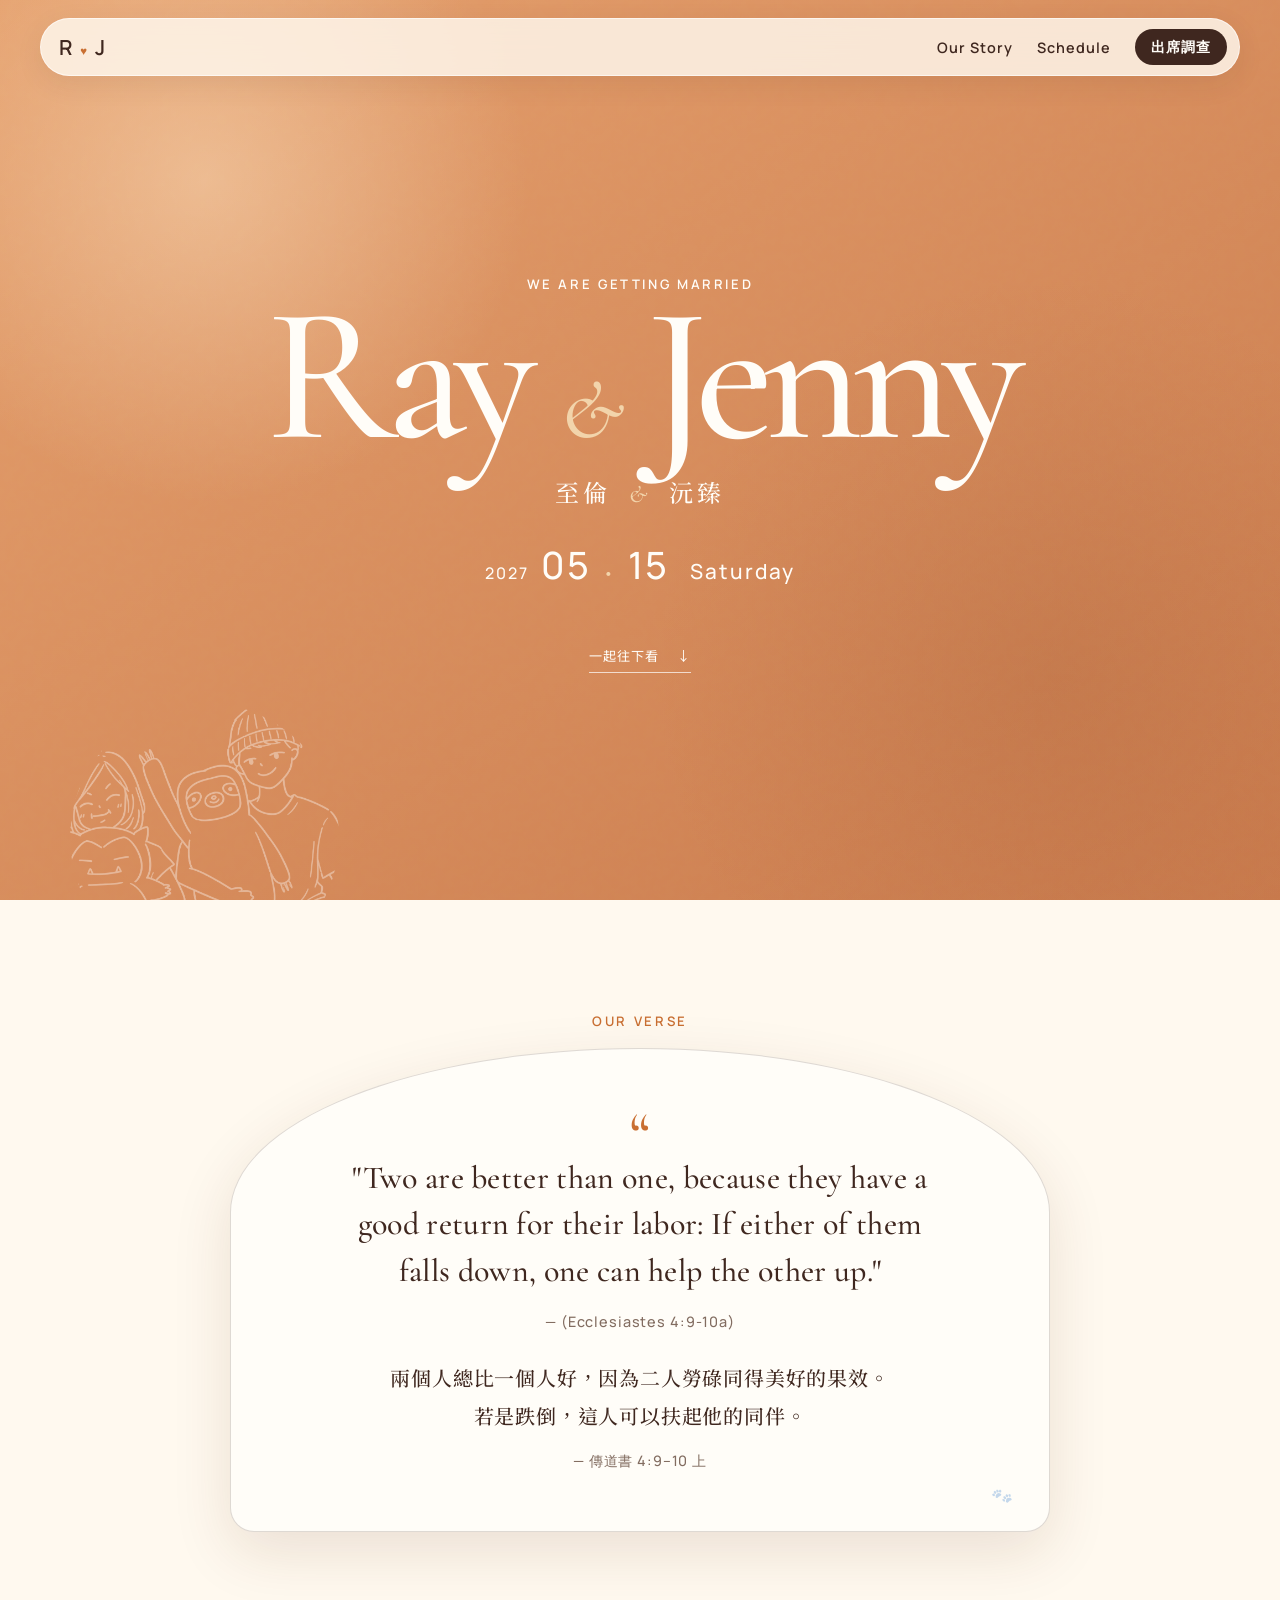
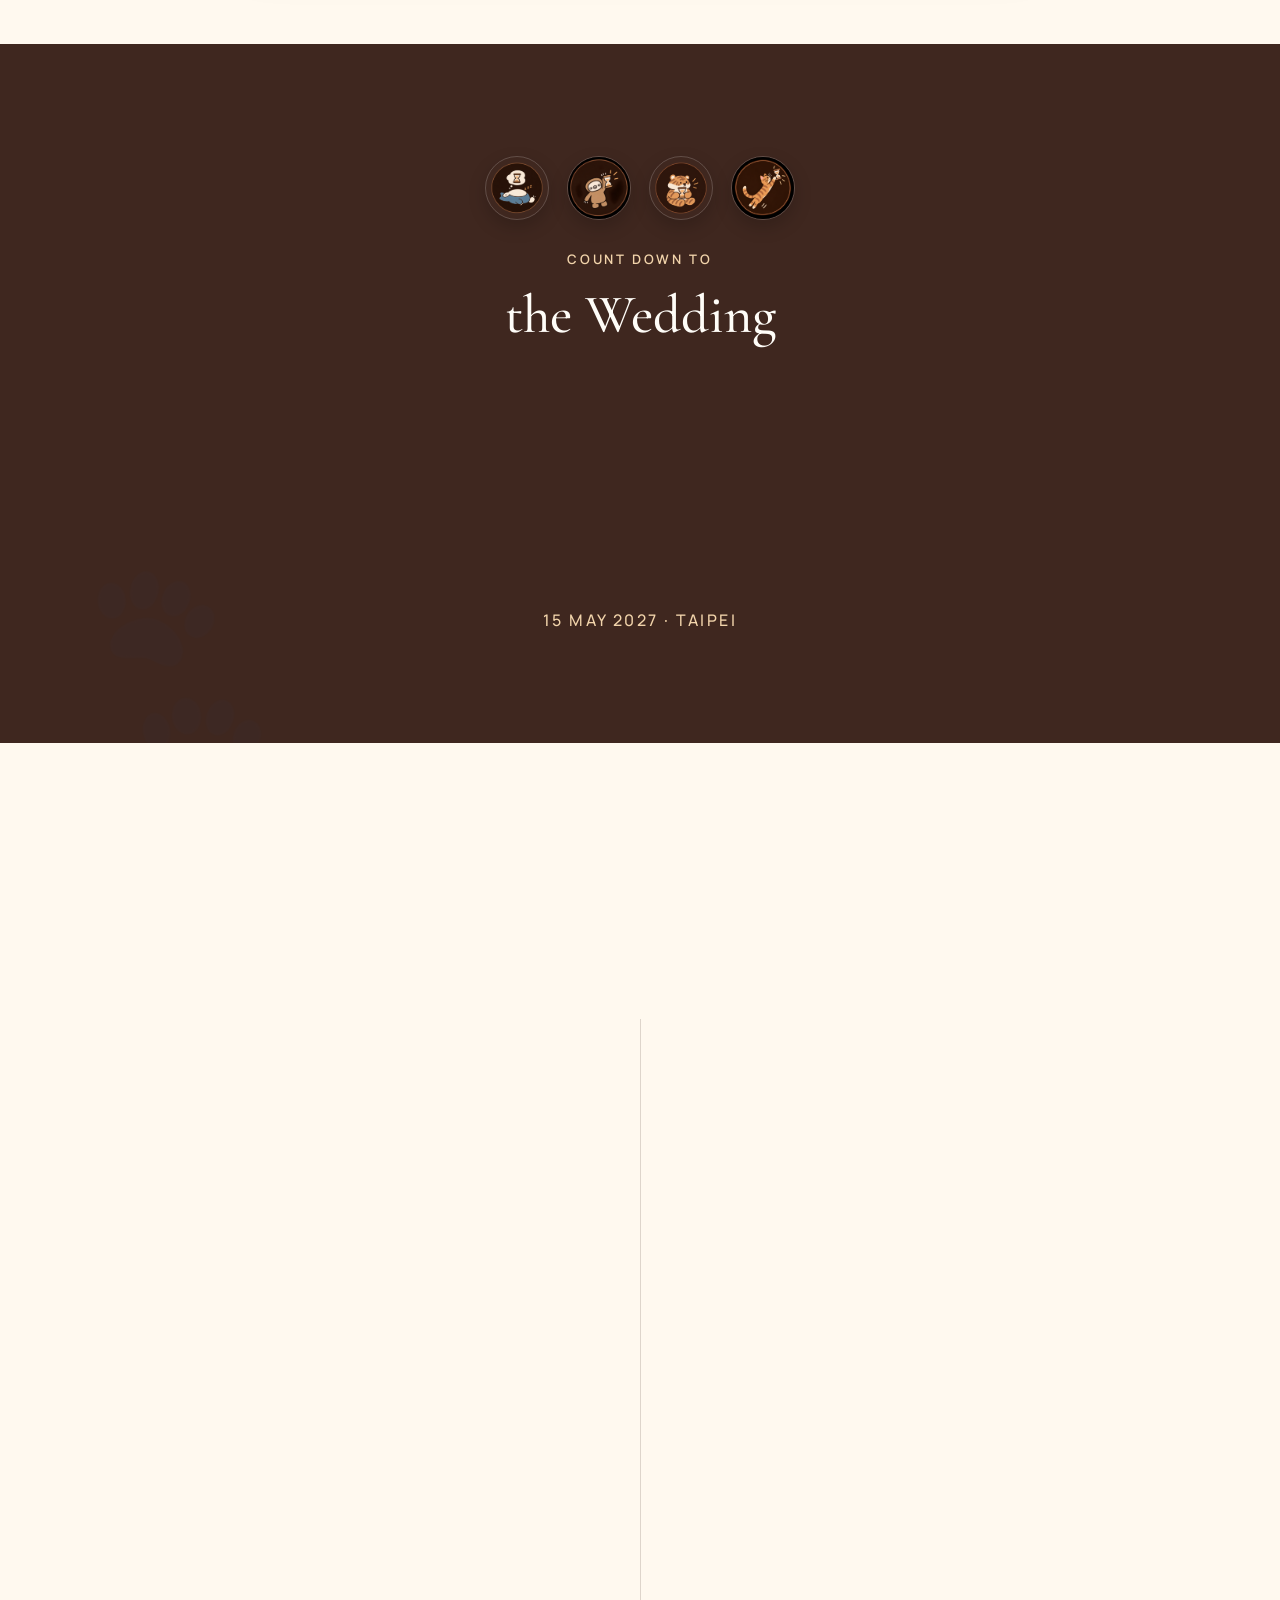
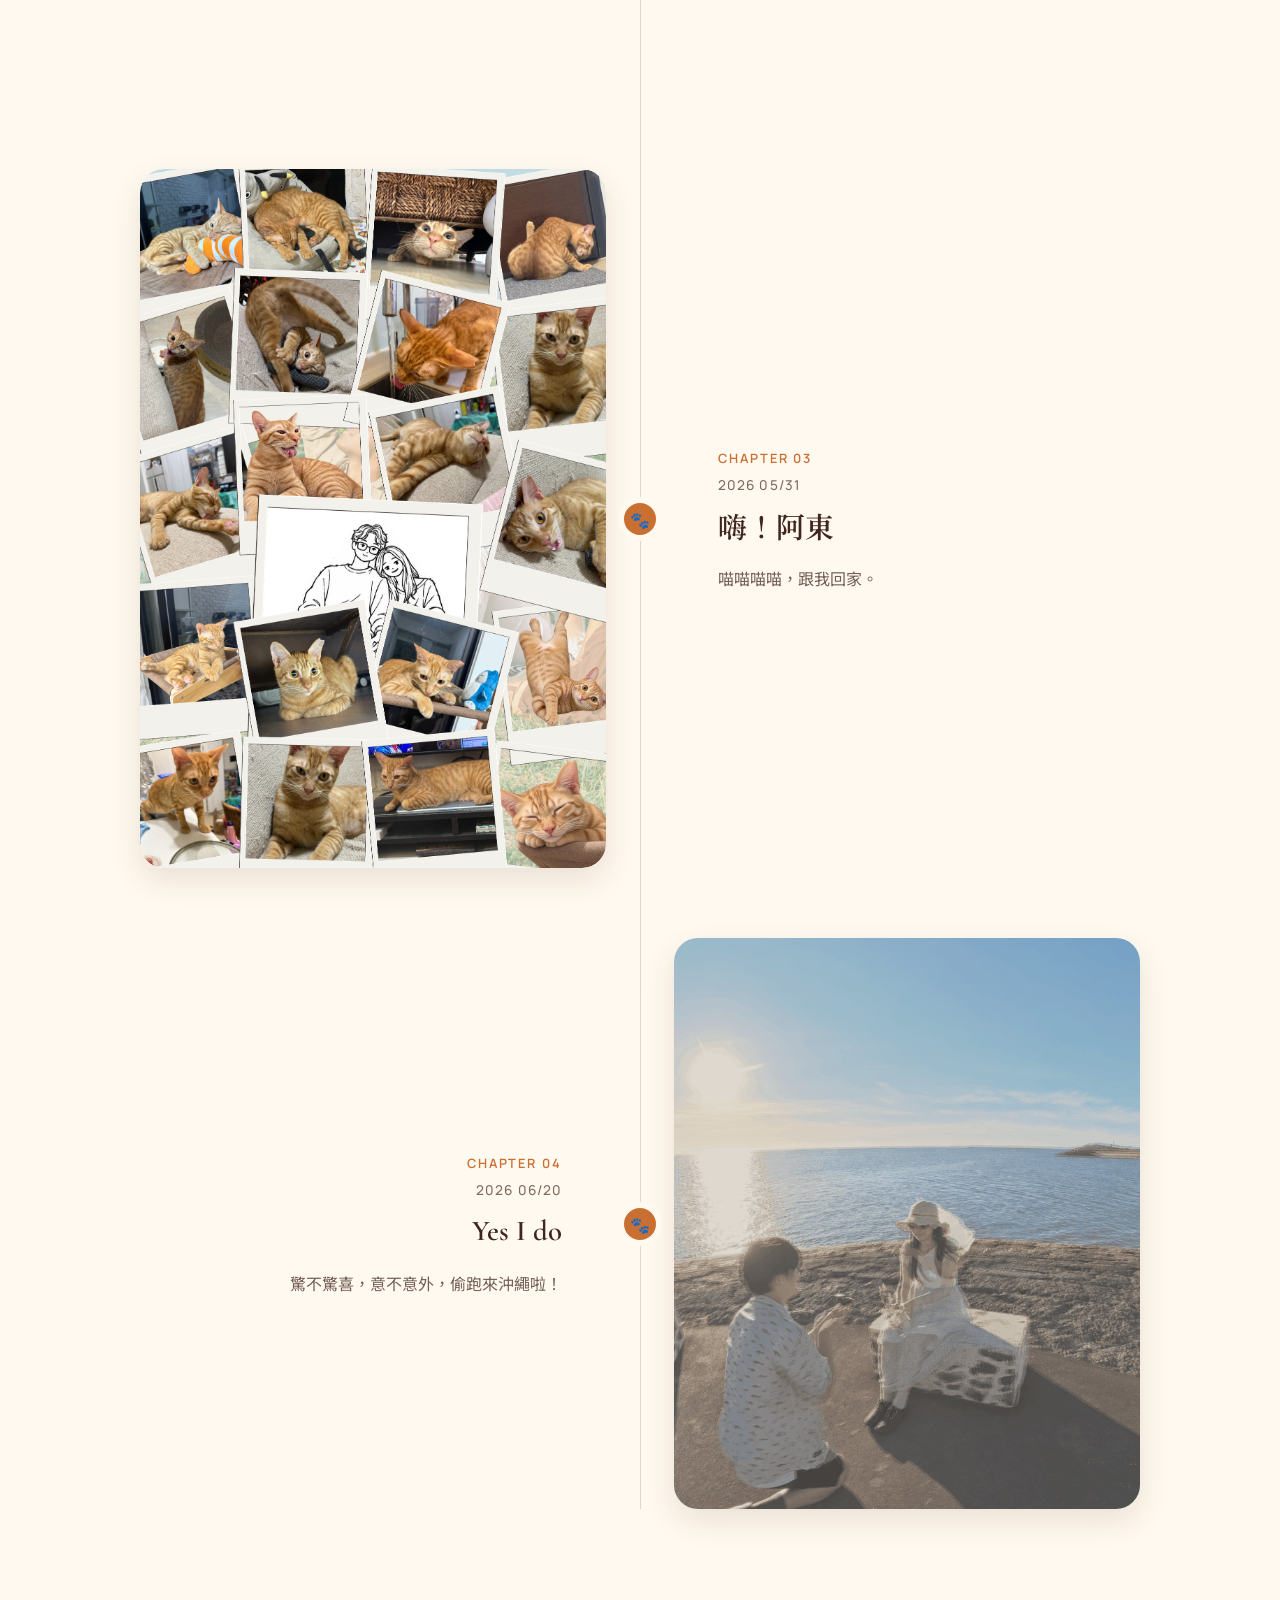
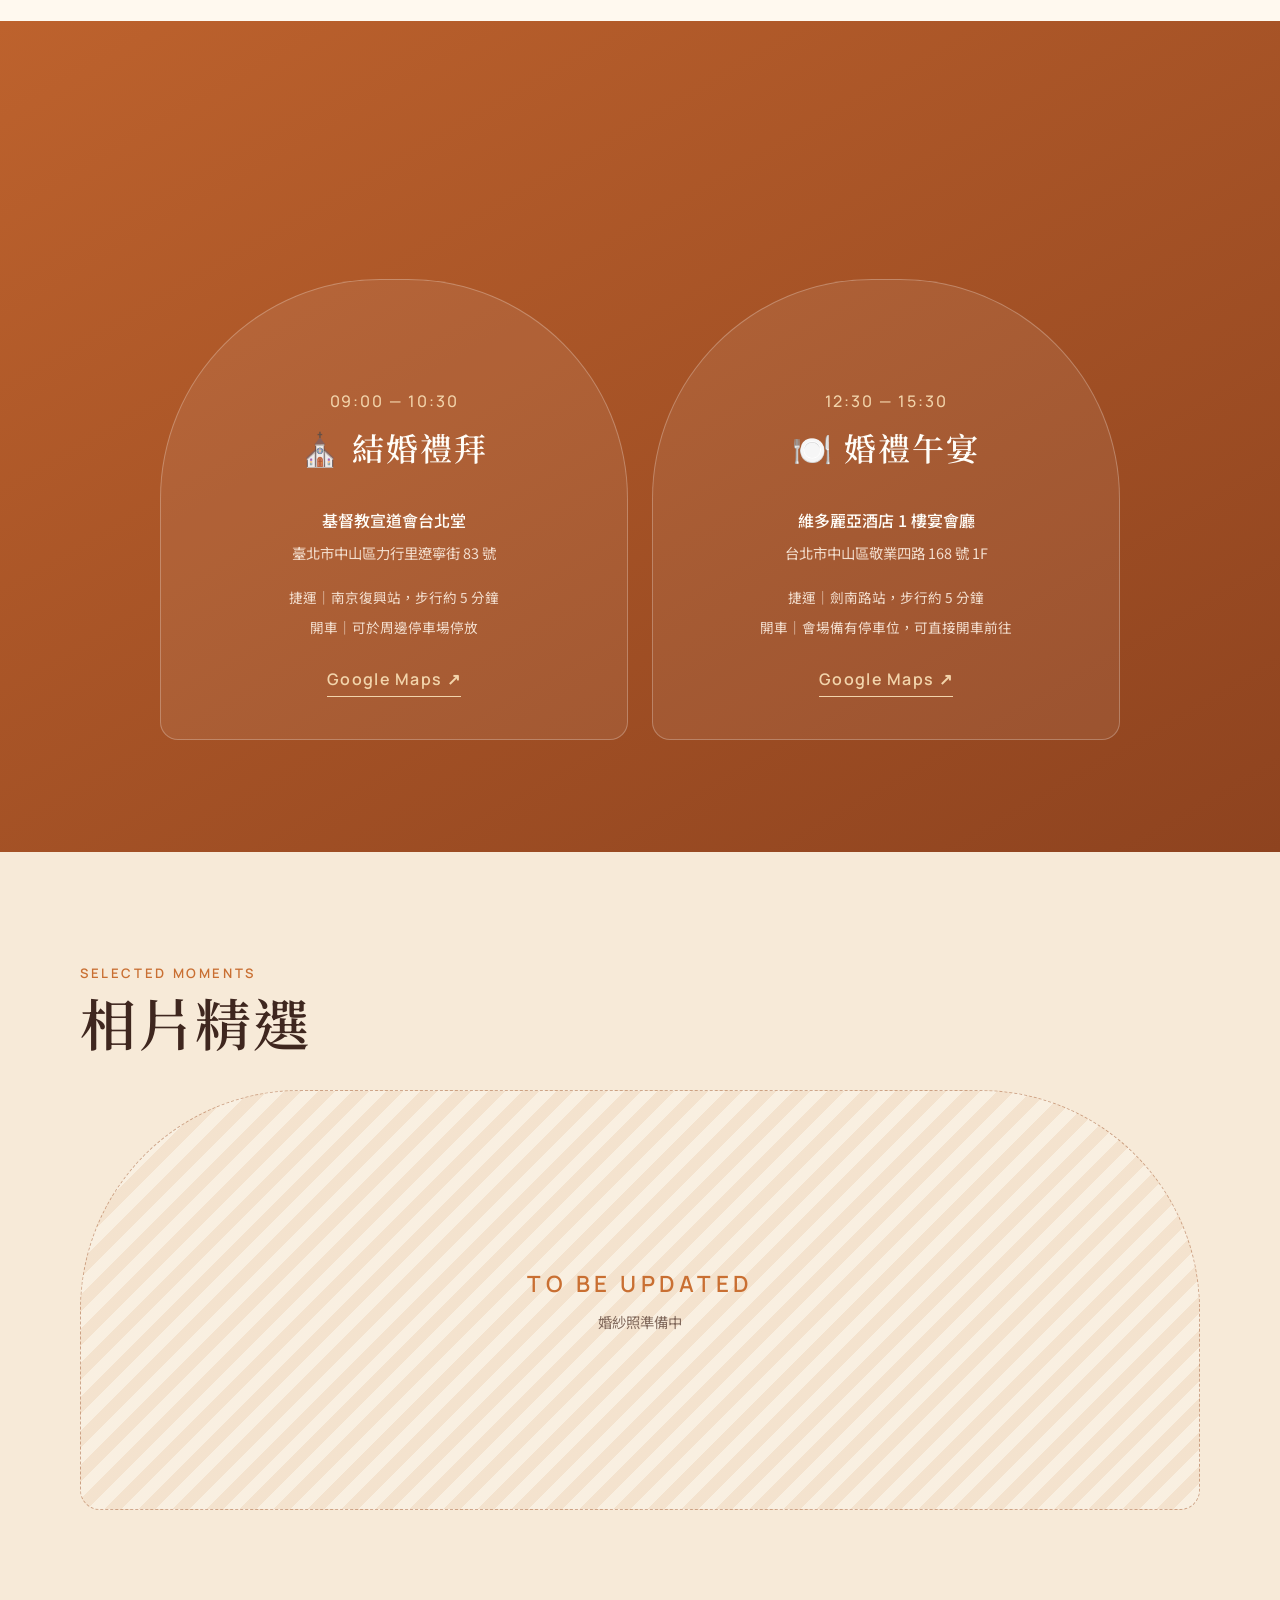
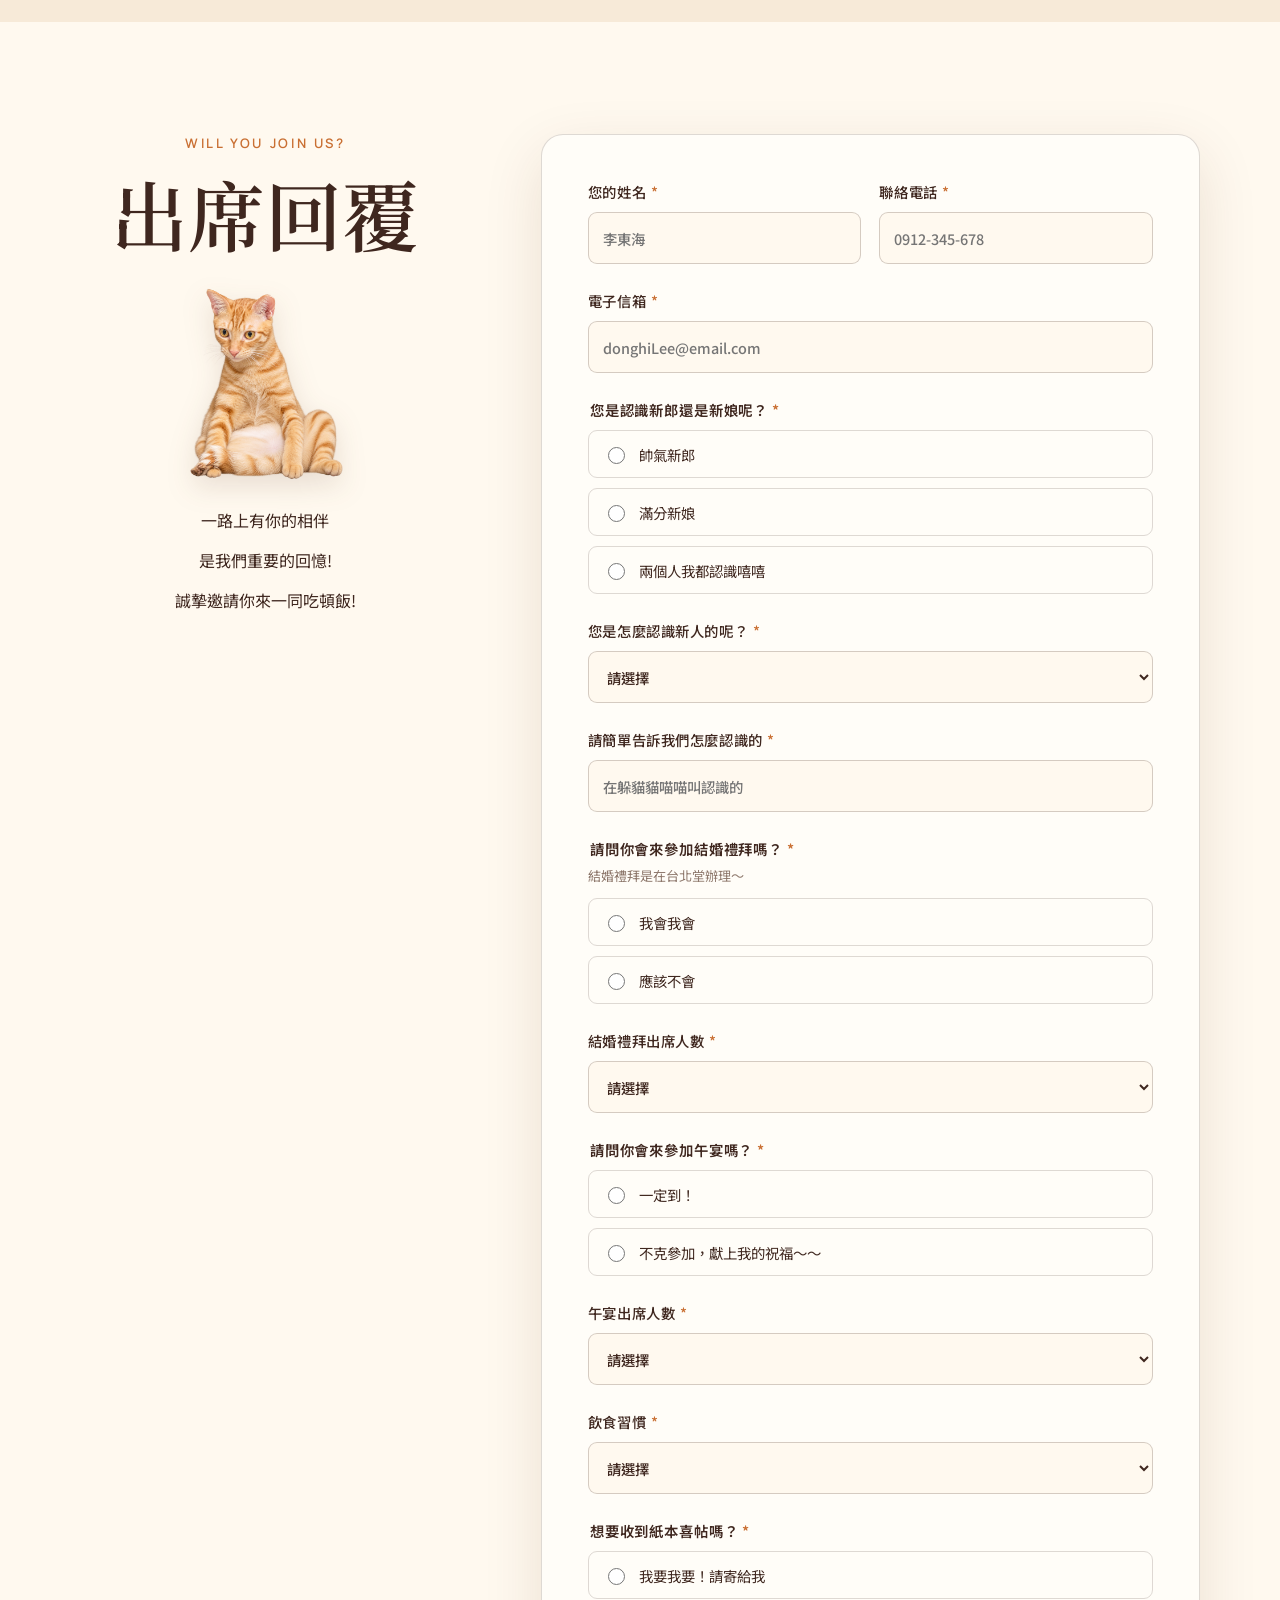
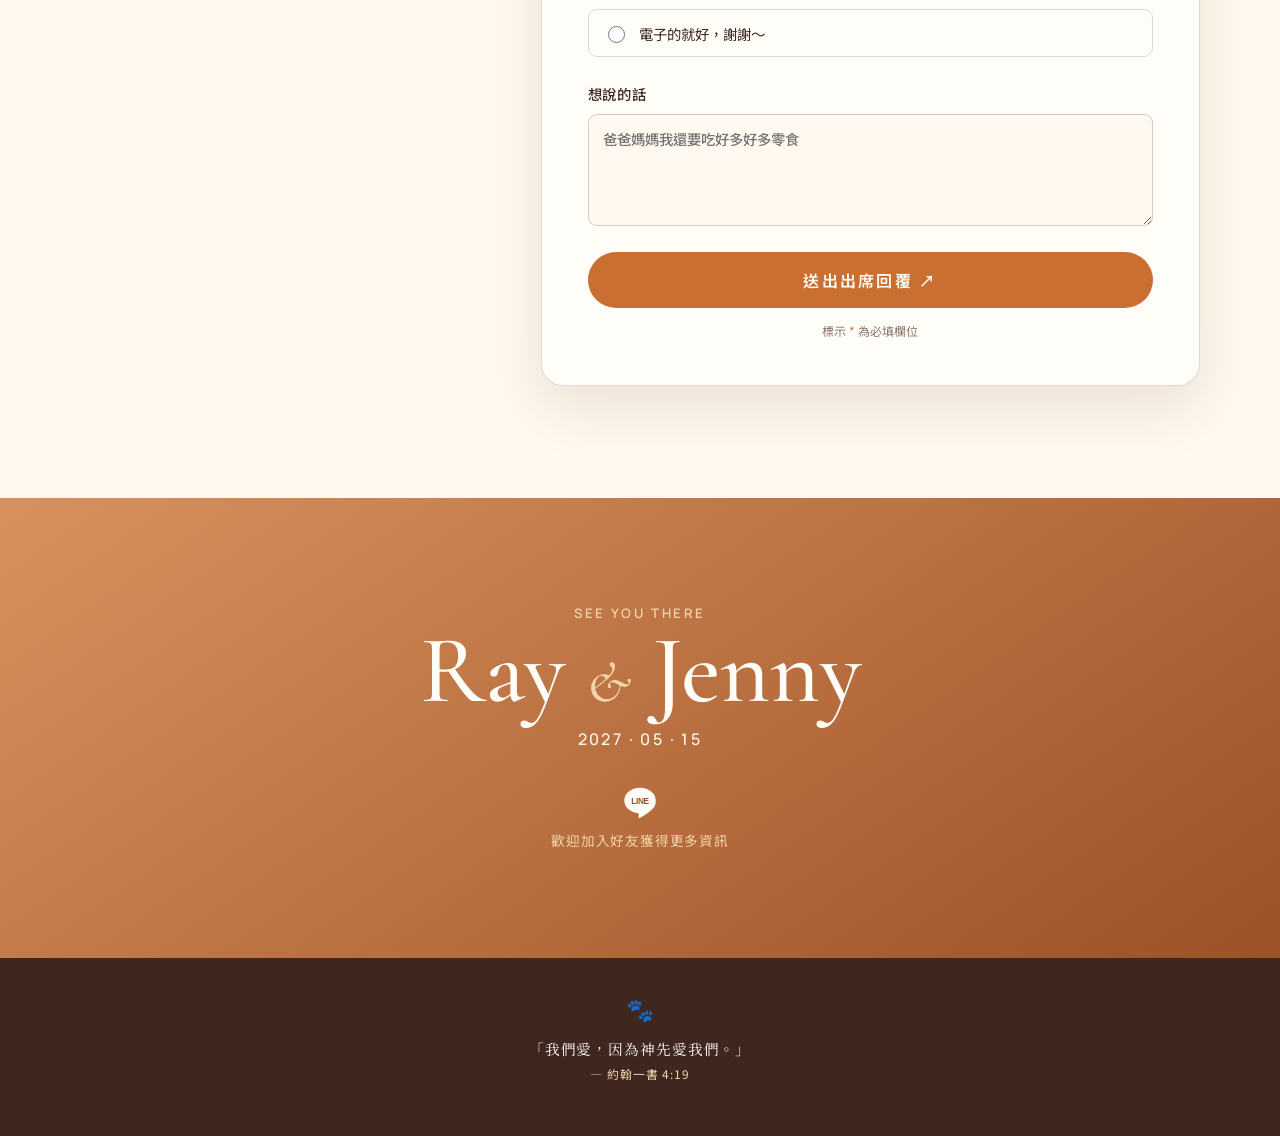
==== commit 8a00d0b7: "Add who-you-know RSVP question and merge family choices while preserving historical responses" ====
--- a/index.html
+++ b/index.html
@@ -26,7 +26,7 @@
   <link rel="preconnect" href="https://fonts.gstatic.com" crossorigin>
   <link href="https://fonts.googleapis.com/css2?family=Cormorant+Garamond:ital,wght@0,400;0,500;0,600;1,400;1,500&family=Manrope:wght@400;500;600&family=Noto+Sans+TC:wght@400;500;600&family=Noto+Serif+TC:wght@400;500;600&display=swap" rel="stylesheet">
   <link rel="stylesheet" href="css/style.css?v=20261106-receipt">
-  <script src="js/script.js?v=20261106-receipt" defer></script>
+  <script src="js/script.js?v=20261107-relationship" defer></script>
 </head>
 <body>
   <header class="site-header" aria-label="主要導覽">
@@ -112,7 +112,8 @@
       <form id="rsvp-form" class="rsvp-form reveal">
         <div class="field-row"><label><span class="field-label">您的姓名 <em>*</em></span><input name="name" type="text" autocomplete="name" required placeholder="李東海"></label><label><span class="field-label">聯絡電話 <em>*</em></span><input name="phone" type="tel" autocomplete="tel" required placeholder="0912-345-678"></label></div>
         <label><span class="field-label">電子信箱 <em>*</em></span><input name="email" type="email" autocomplete="email" required placeholder="donghiLee@email.com"></label>
-        <label><span class="field-label">您是怎麼認識新人的？ <em>*</em></span><select id="relationship" name="relationship" required><option value="" selected disabled>請選擇</option><option>新郎的家人/親友</option><option>新娘的家人/親友</option><option>大學同學/朋友</option><option>研究所同學/朋友</option><option>高中同學/朋友</option><option>教會朋友</option><option value="other">其他</option></select></label>
+        <fieldset><legend>您是認識新郎還是新娘呢？ <em>*</em></legend><label class="choice"><input type="radio" name="knownPerson" value="帥氣新郎" required><span>帥氣新郎</span></label><label class="choice"><input type="radio" name="knownPerson" value="滿分新娘"><span>滿分新娘</span></label><label class="choice"><input type="radio" name="knownPerson" value="兩個人我都認識嘻嘻"><span>兩個人我都認識嘻嘻</span></label></fieldset>
+        <label><span class="field-label">您是怎麼認識新人的呢？ <em>*</em></span><select id="relationship" name="relationship" required><option value="" selected disabled>請選擇</option><option>家人/親友</option><option>大學同學/朋友</option><option>研究所同學/朋友</option><option>高中同學/朋友</option><option>教會朋友</option><option value="other">其他</option></select></label>
         <label id="other-relationship-field"><span class="field-label">請簡單告訴我們怎麼認識的 <em>*</em></span><input id="other-relationship" name="otherRelationship" type="text" required placeholder="在躲貓貓喵喵叫認識的"></label>
         <fieldset><legend>請問你會來參加結婚禮拜嗎？ <em>*</em></legend><p class="field-help">結婚禮拜是在台北堂辦理～</p><label class="choice"><input type="radio" name="ceremony" value="yes" required><span>我會我會</span></label><label class="choice"><input type="radio" name="ceremony" value="no"><span>應該不會</span></label></fieldset>
         <label><span class="field-label">結婚禮拜出席人數 <em>*</em></span><select name="ceremonyGuests" required><option value="" selected disabled>請選擇</option><option value="1">1 位</option><option value="2">2 位</option><option value="3">3 位</option><option value="4">4 位</option><option value="5">5 位以上（我會聯絡你！）</option><option value="0">我的祝福會到～～</option></select></label>
@@ -150,4 +151,3 @@
   <footer><span aria-hidden="true">🐾</span><blockquote>「我們愛，因為神先愛我們。」<cite>— 約翰一書 4:19</cite></blockquote></footer>
 </body>
 </html>
-
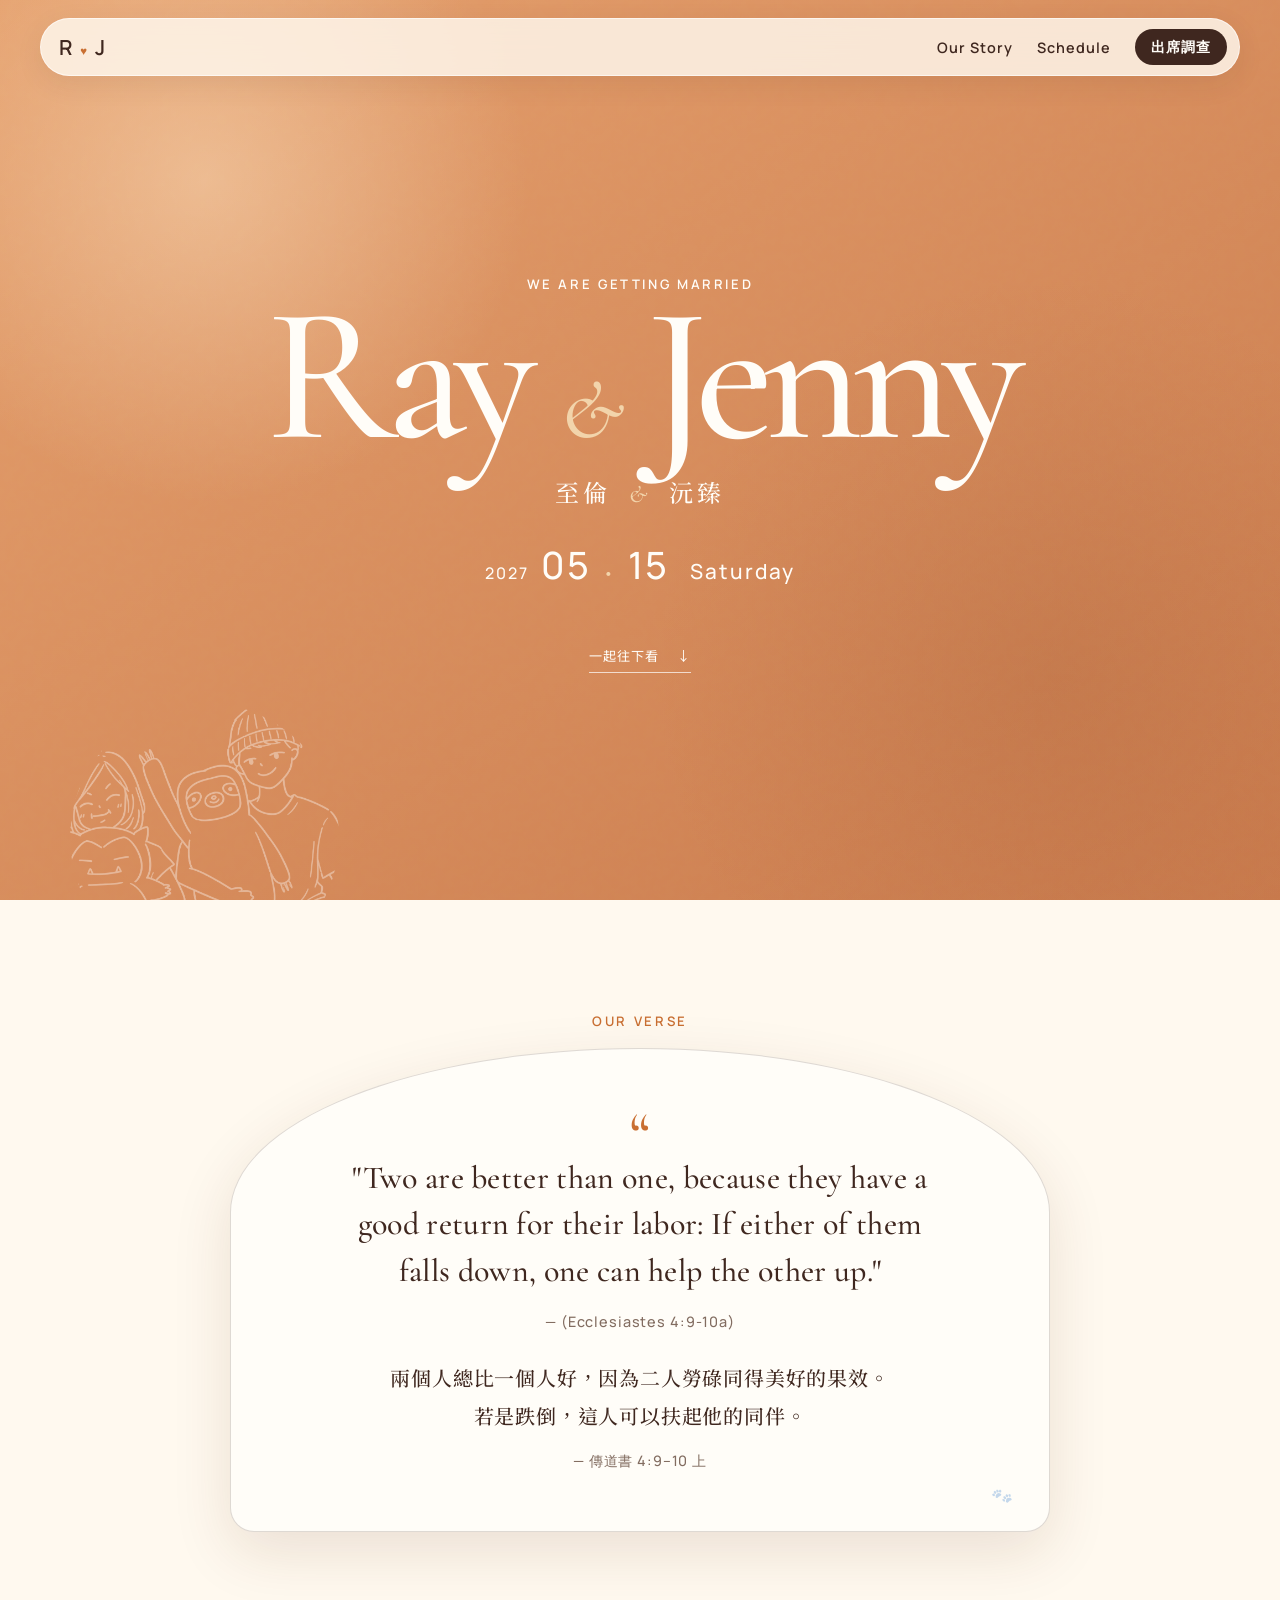
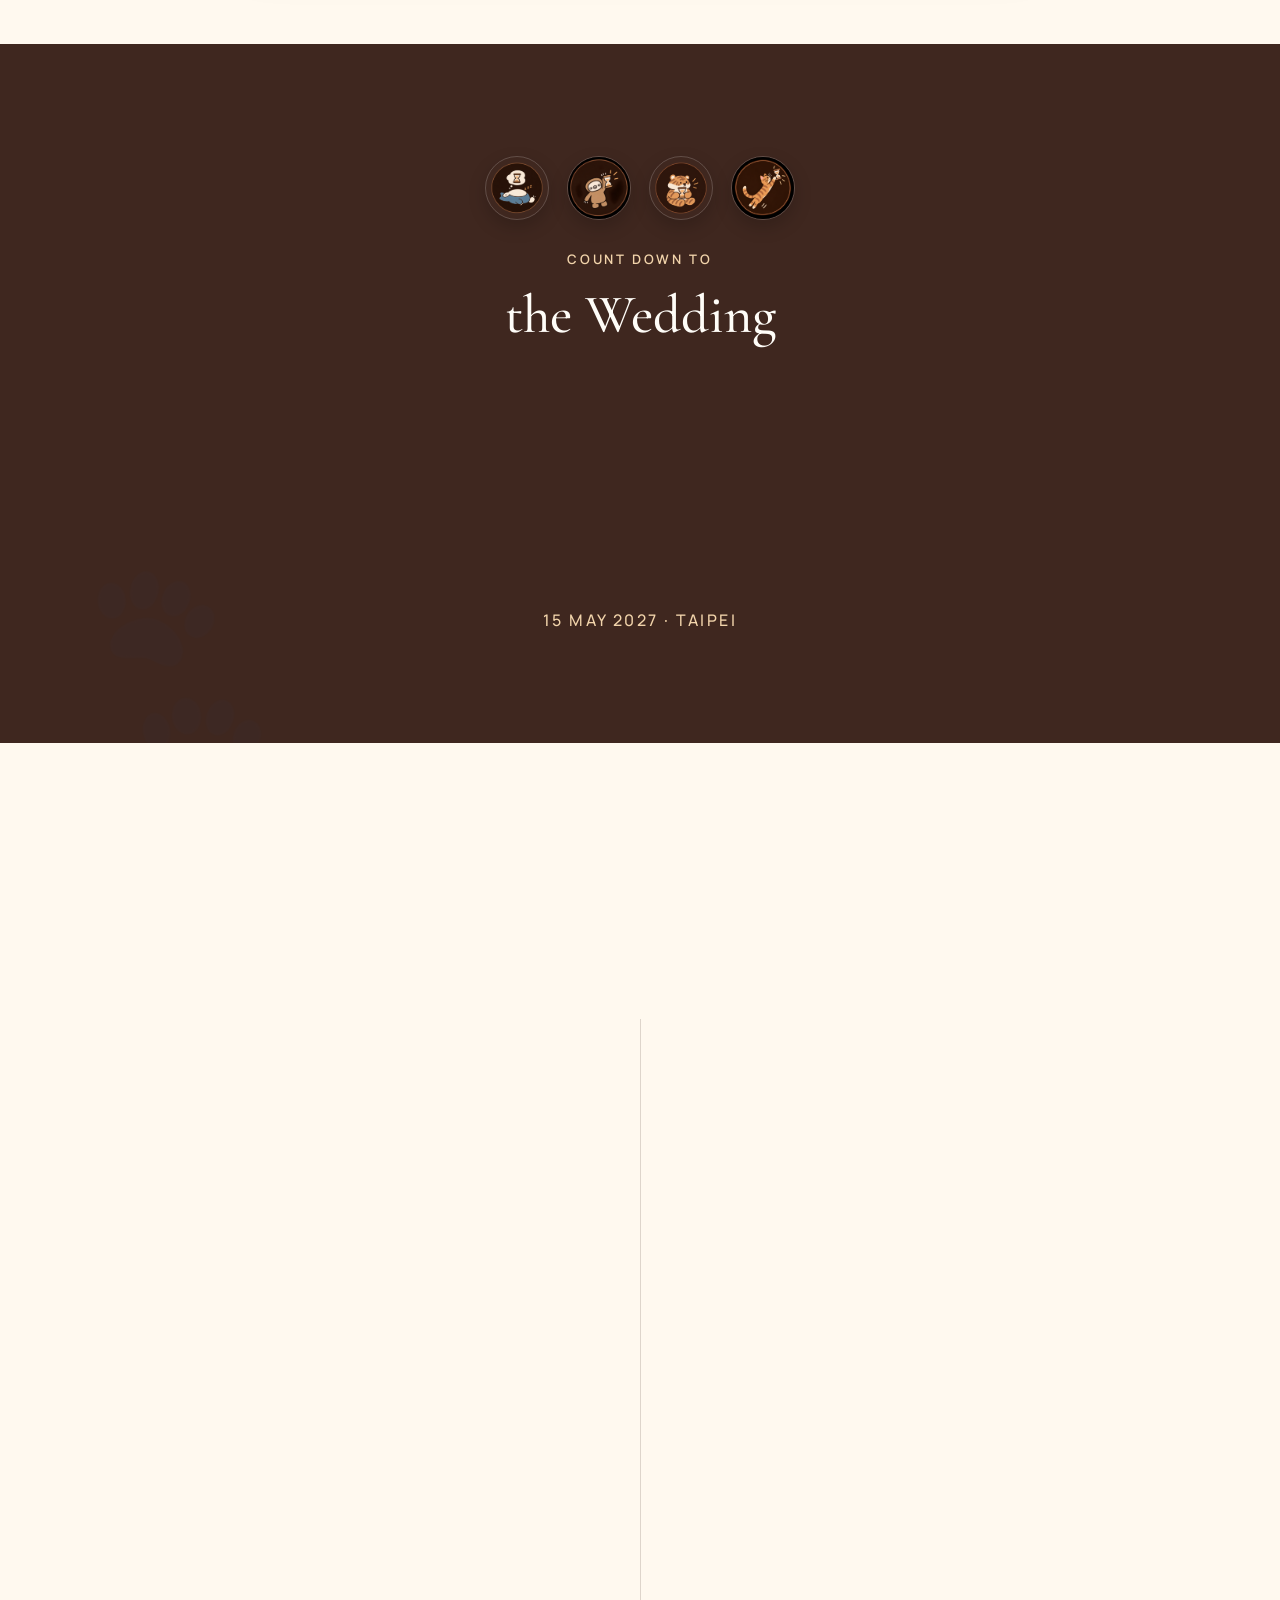
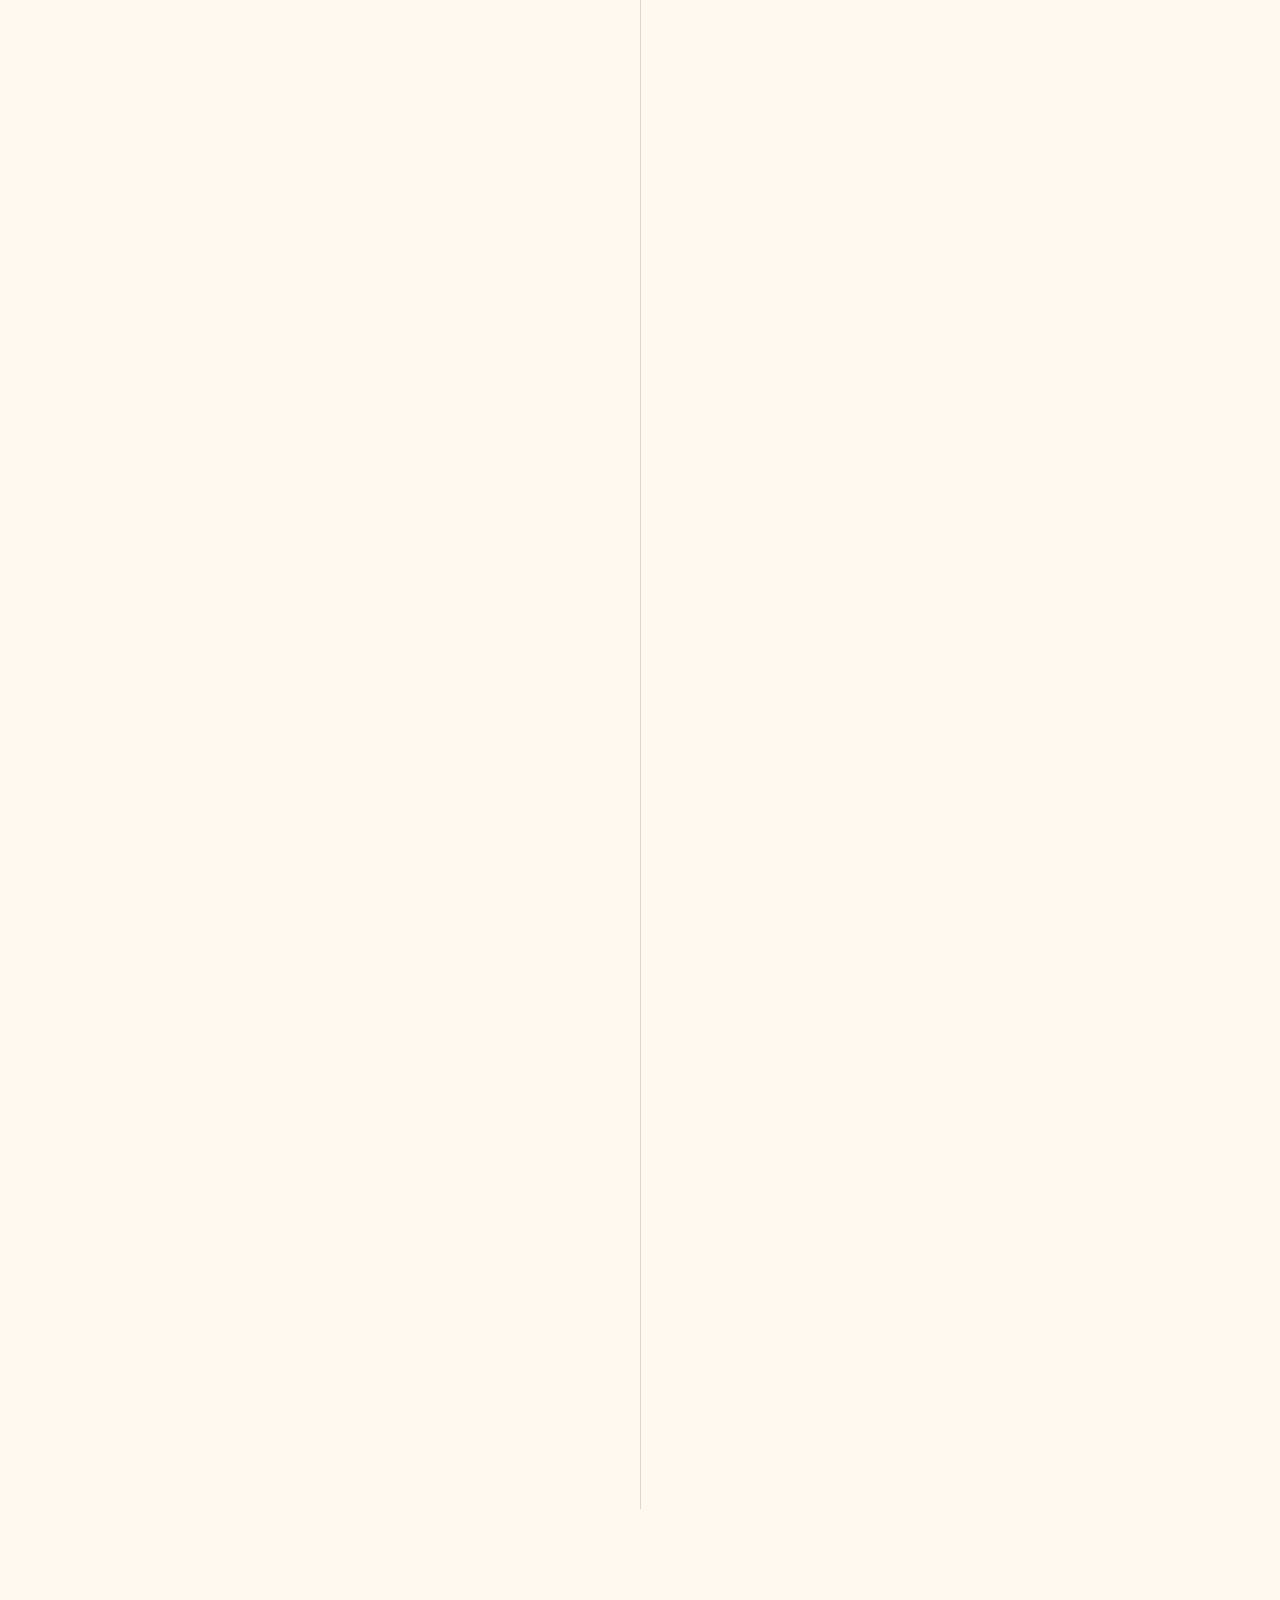
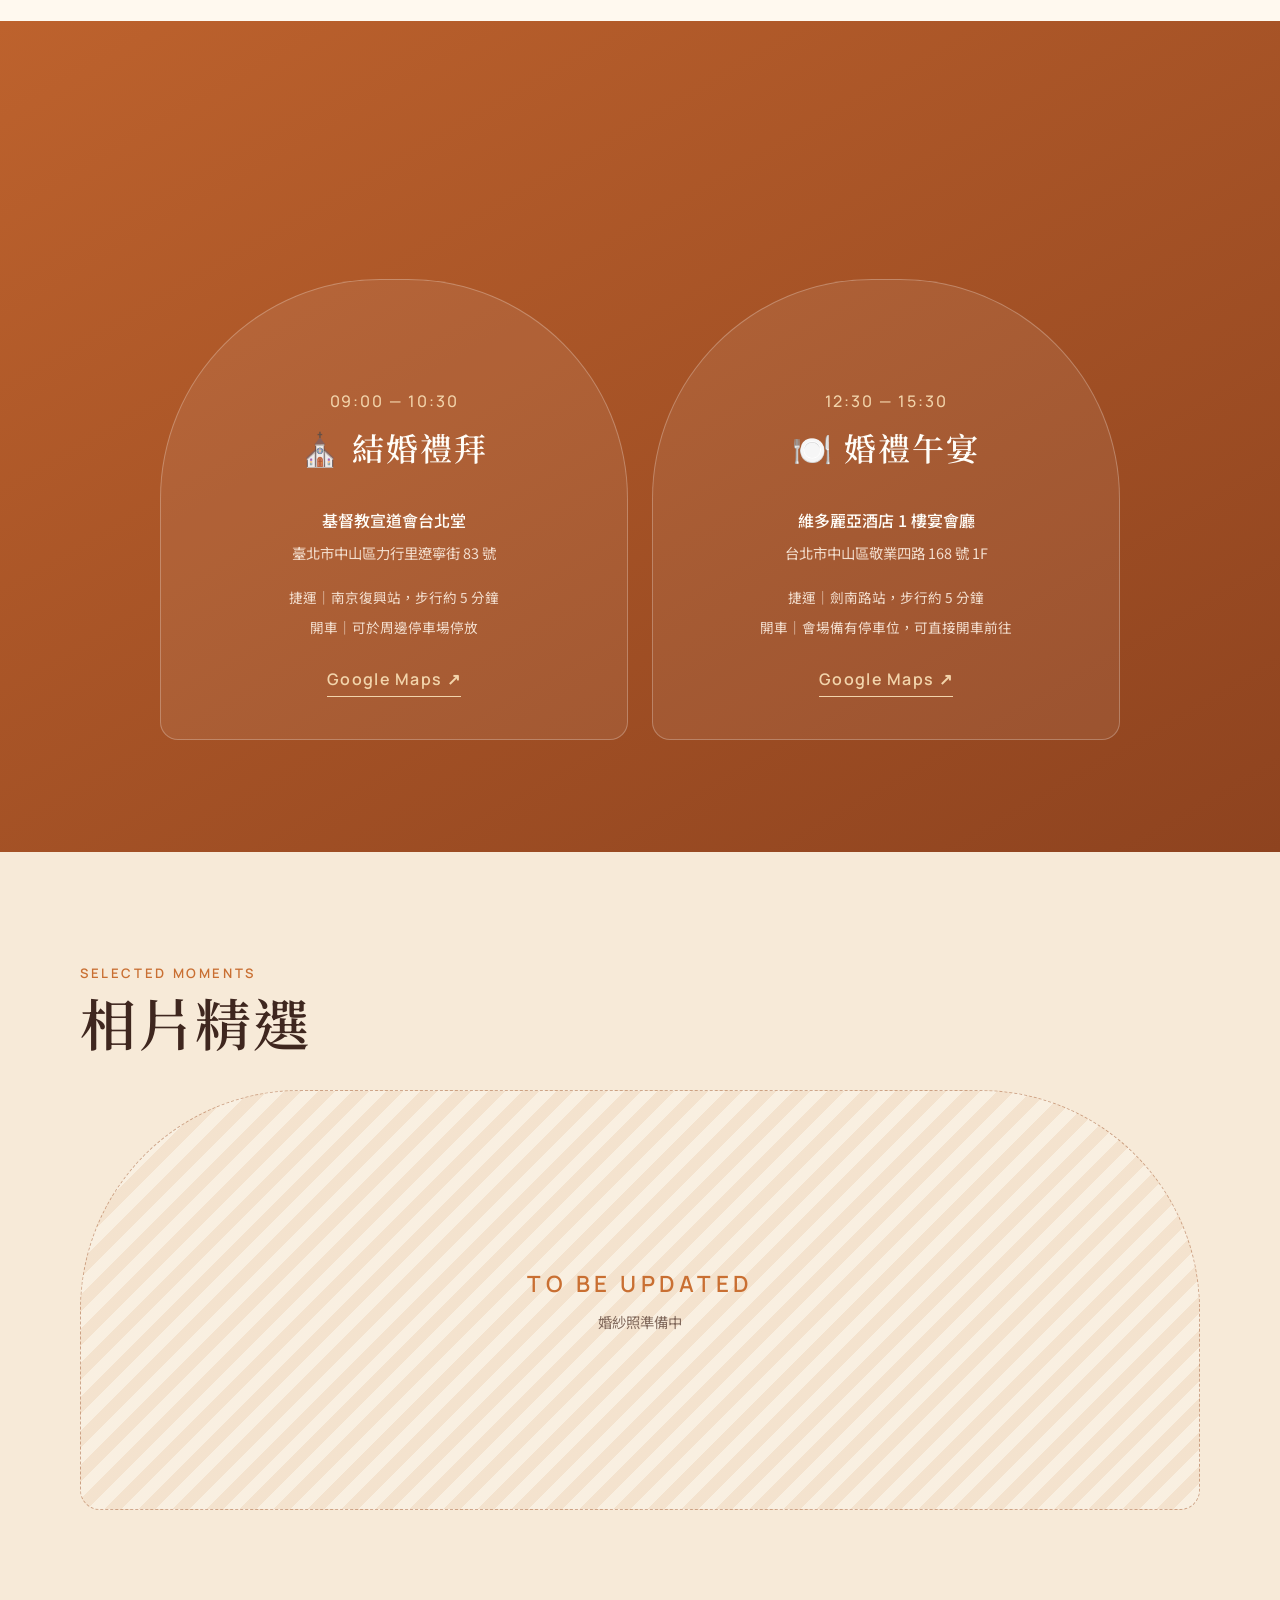
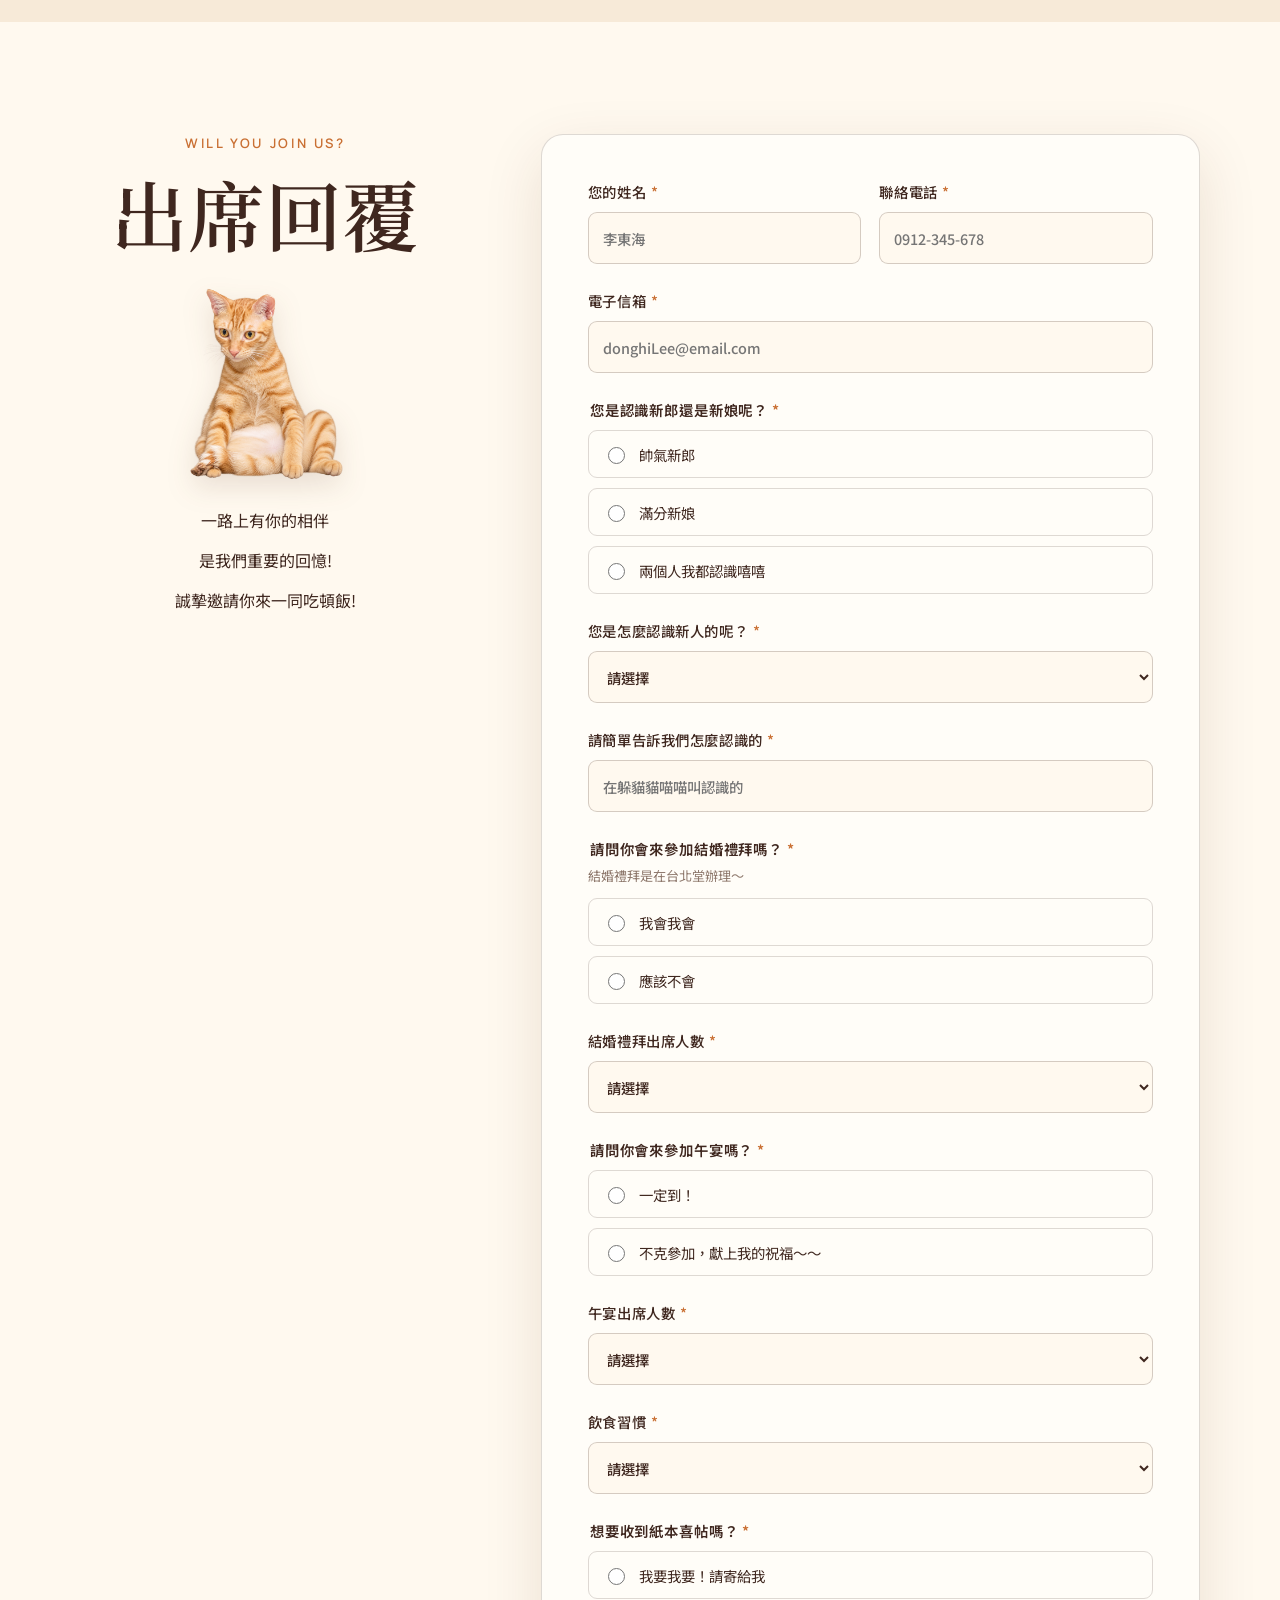
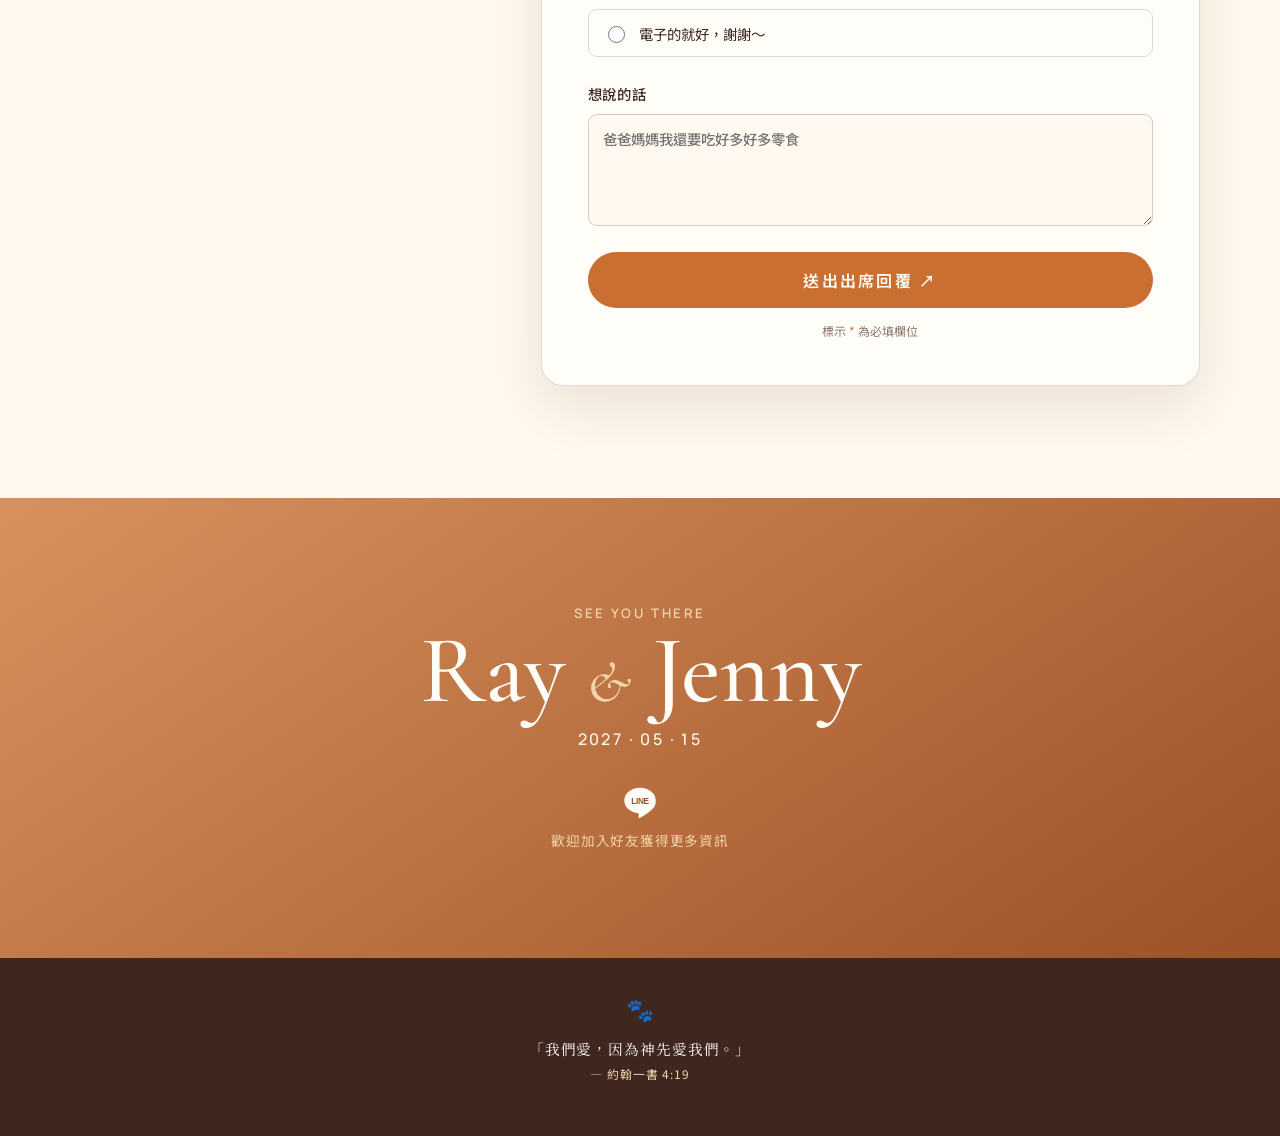
==== commit 7f27bca3: "Make RSVP cat image link to Dongdong Instagram" ====
--- a/index.html
+++ b/index.html
@@ -108,7 +108,7 @@
     </section>
 
     <section class="rsvp section-pad" id="rsvp" aria-labelledby="rsvp-title">
-      <div class="rsvp-intro reveal"><p>WILL YOU JOIN US?</p><h2 id="rsvp-title">出席回覆</h2><img class="rsvp-cat" src="assets/cat-rsvp.png" alt="橘貓阿東"><p>一路上有你的相伴</p>是我們重要的回憶!</p>誠摯邀請你來一同吃頓飯!</p></div>
+      <div class="rsvp-intro reveal"><p>WILL YOU JOIN US?</p><h2 id="rsvp-title">出席回覆</h2><a href="https://www.instagram.com/dongdonghi.lee/" target="_blank" rel="noopener noreferrer" aria-label="查看阿東的 Instagram"><img class="rsvp-cat" src="assets/cat-rsvp.png" alt="橘貓阿東"></a><p>一路上有你的相伴</p>是我們重要的回憶!</p>誠摯邀請你來一同吃頓飯!</p></div>
       <form id="rsvp-form" class="rsvp-form reveal">
         <div class="field-row"><label><span class="field-label">您的姓名 <em>*</em></span><input name="name" type="text" autocomplete="name" required placeholder="李東海"></label><label><span class="field-label">聯絡電話 <em>*</em></span><input name="phone" type="tel" autocomplete="tel" required placeholder="0912-345-678"></label></div>
         <label><span class="field-label">電子信箱 <em>*</em></span><input name="email" type="email" autocomplete="email" required placeholder="donghiLee@email.com"></label>
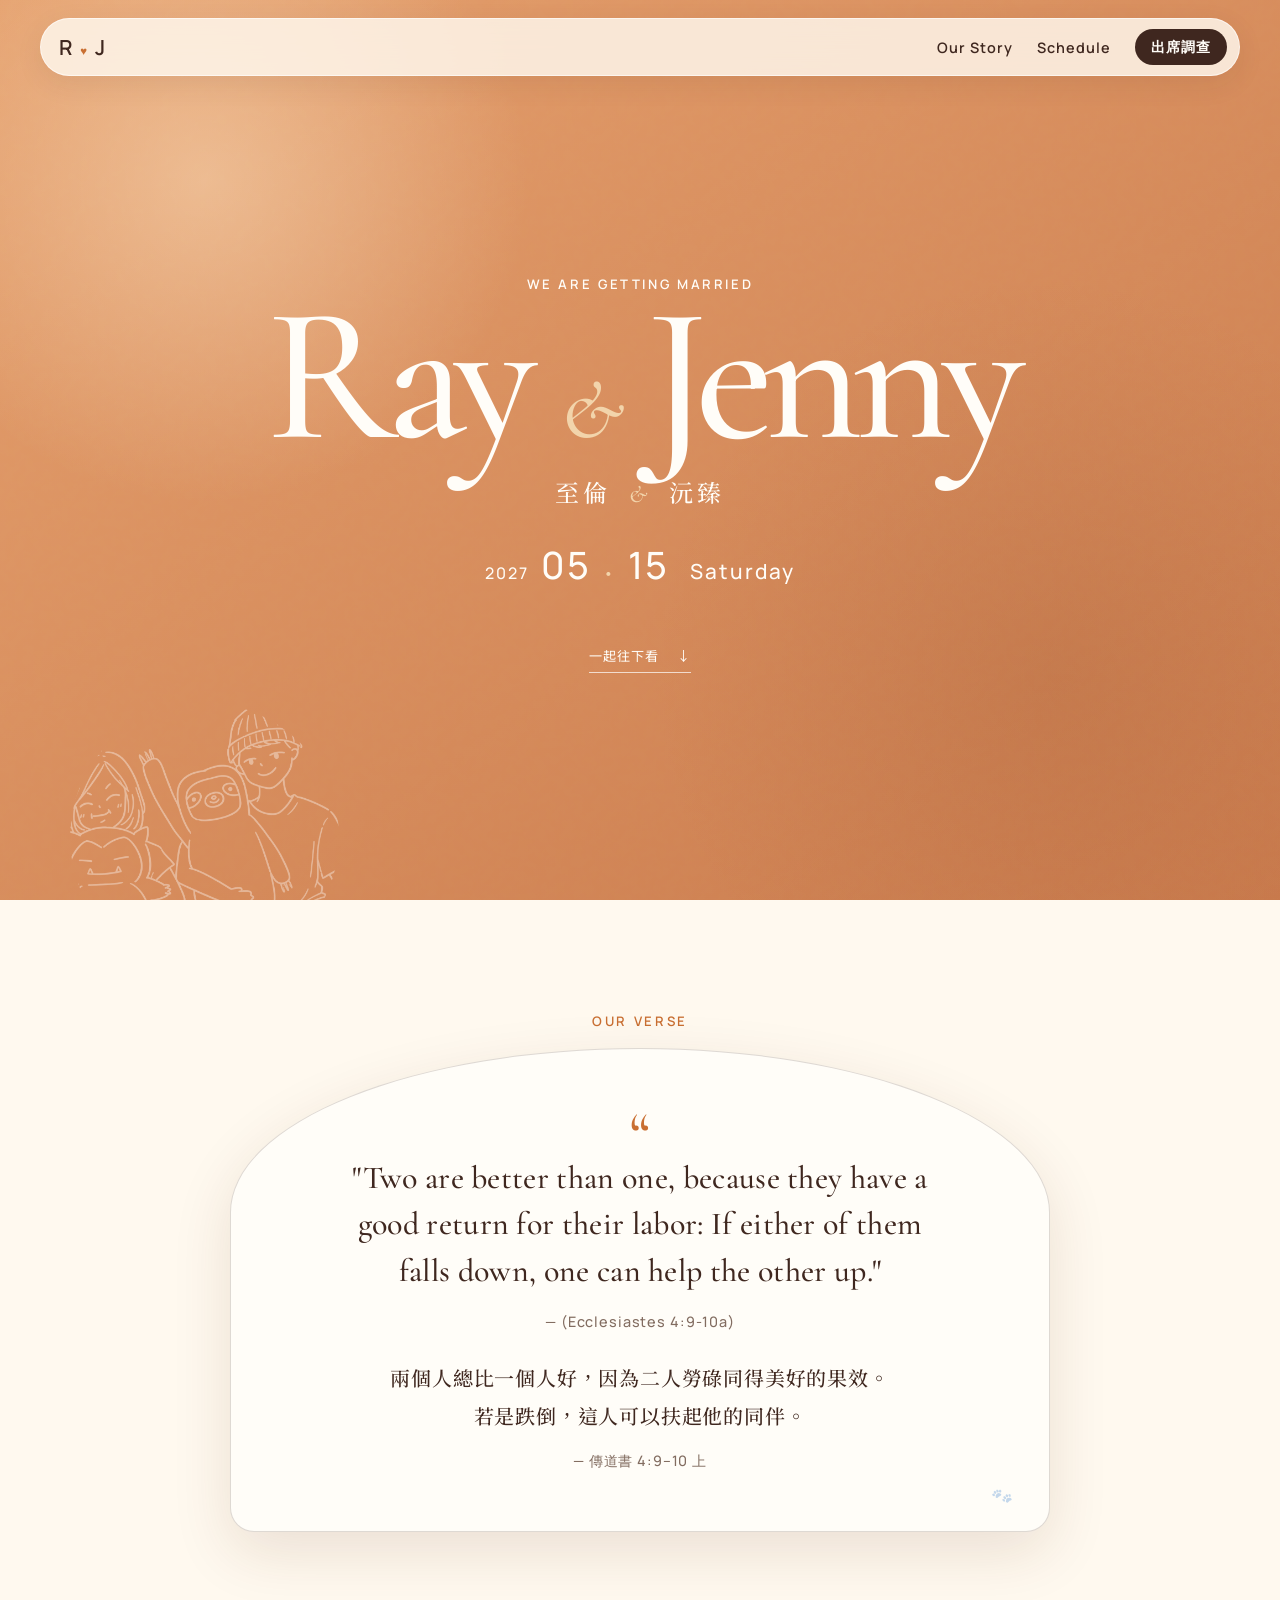
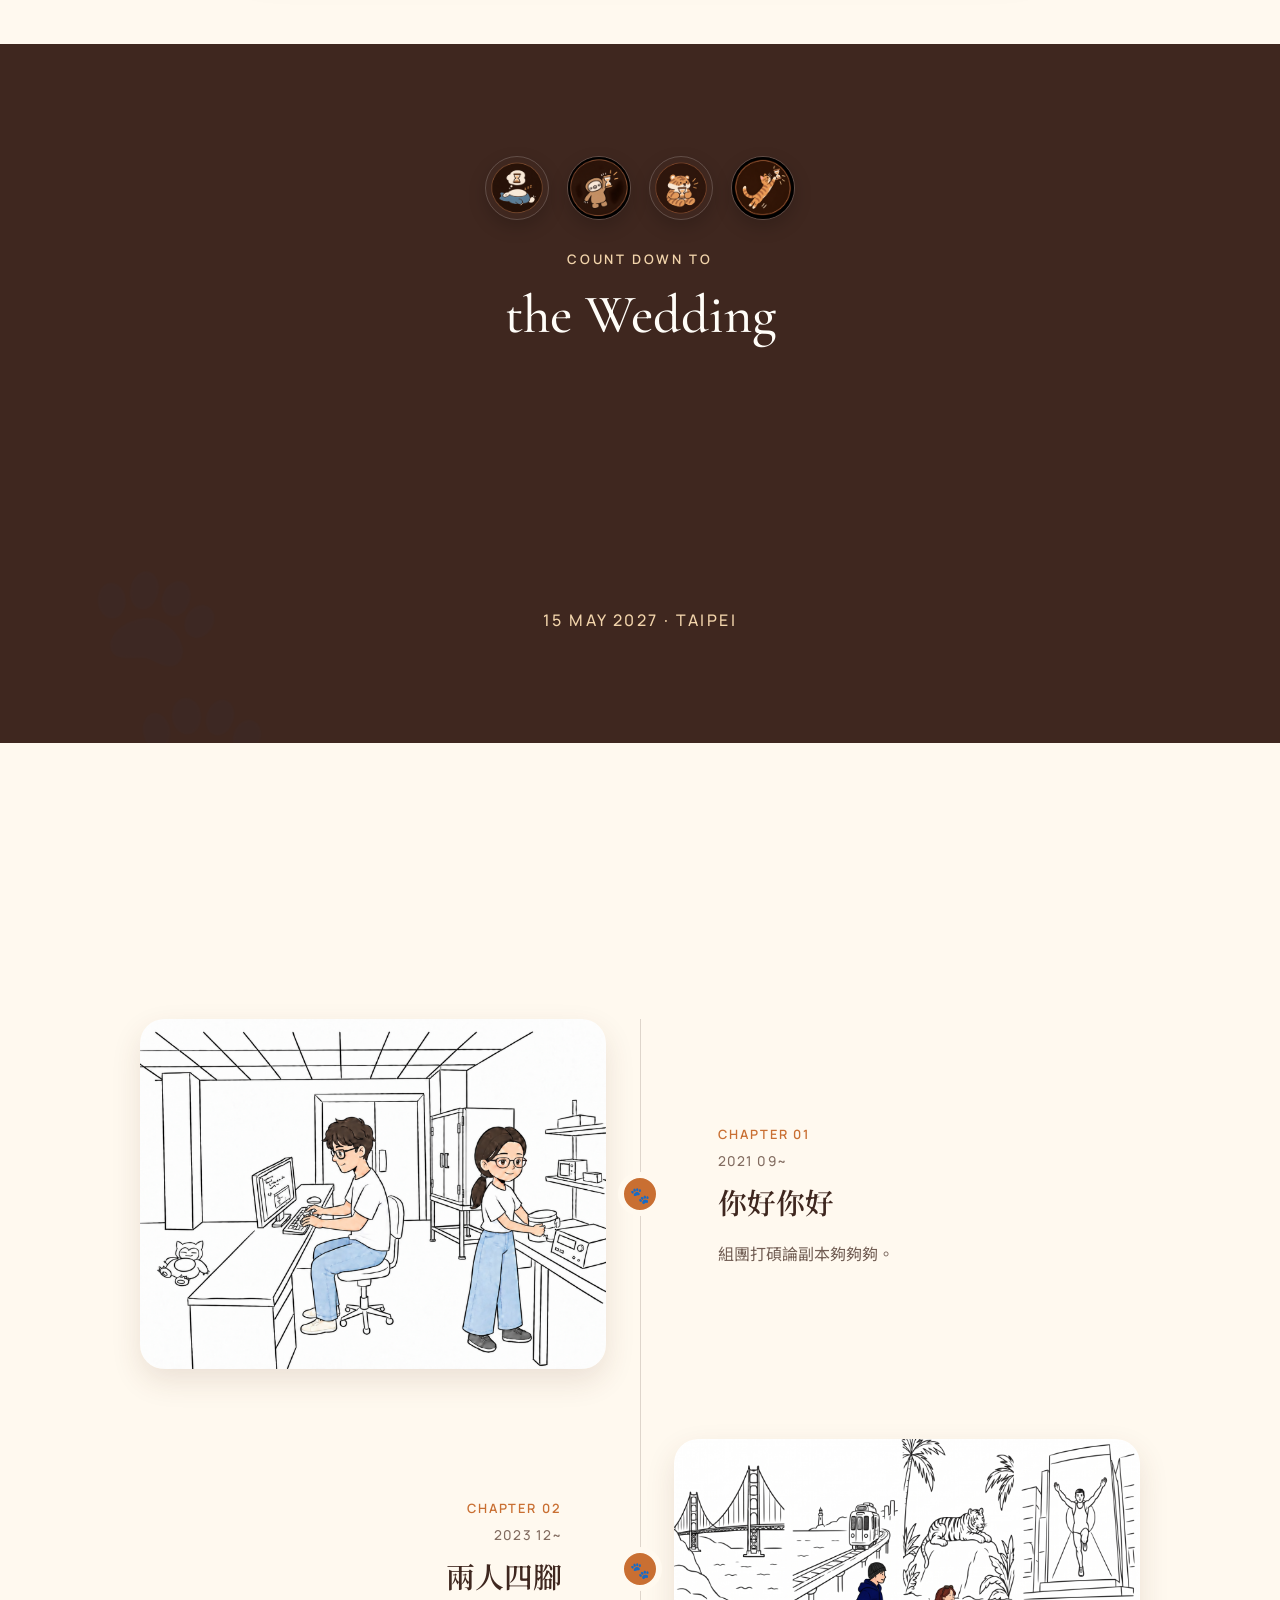
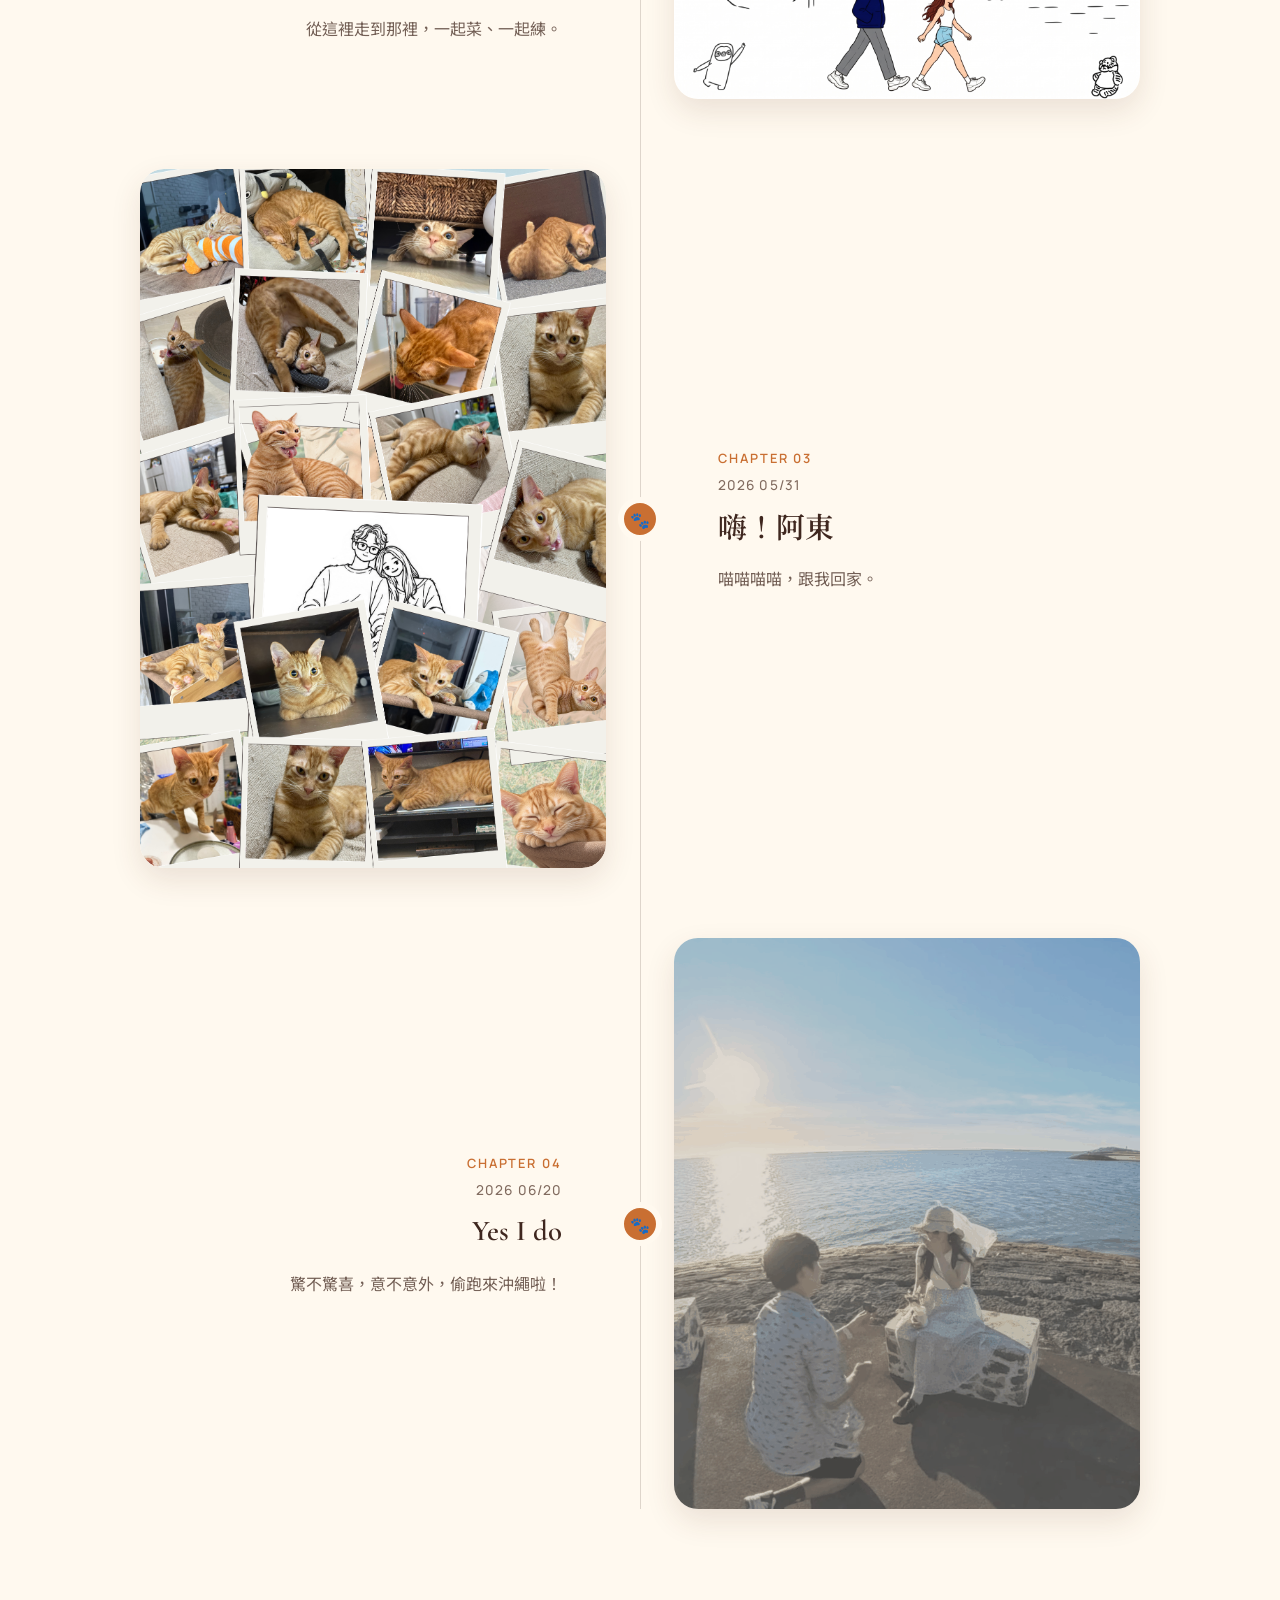
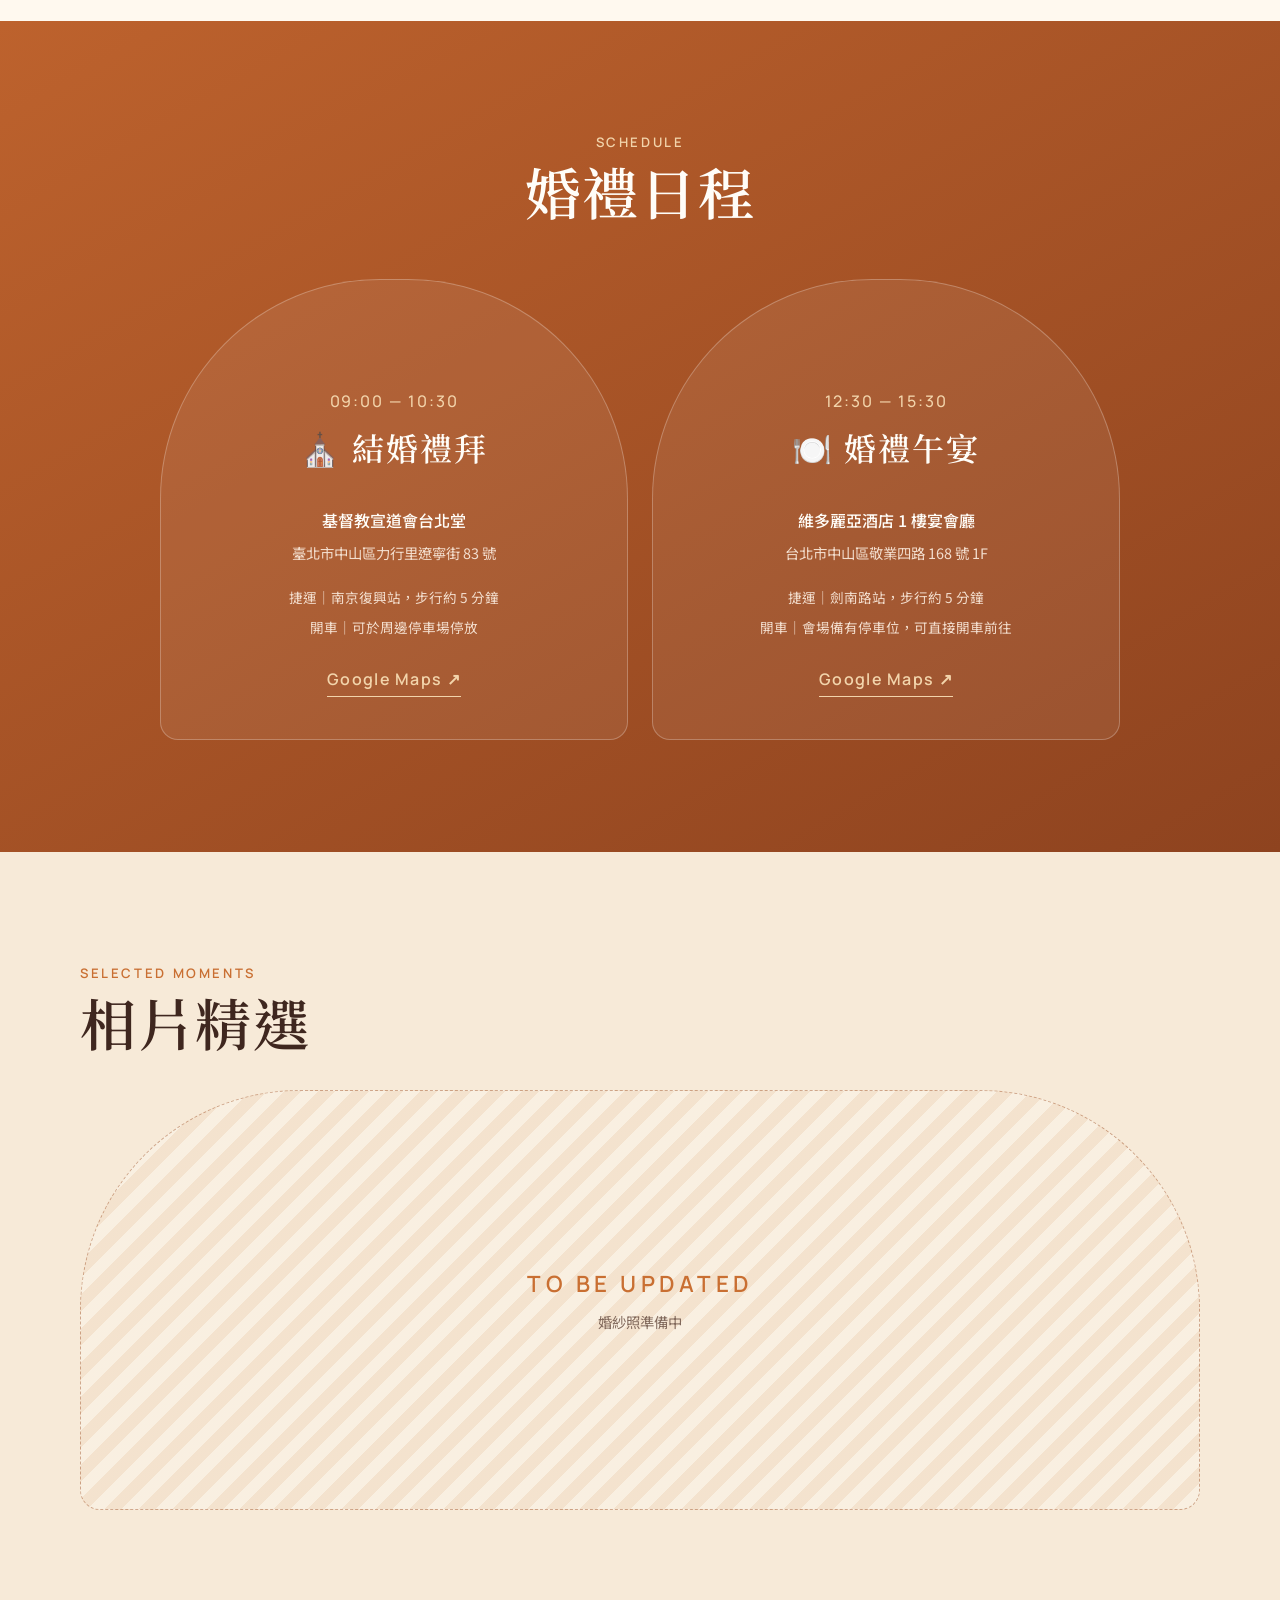
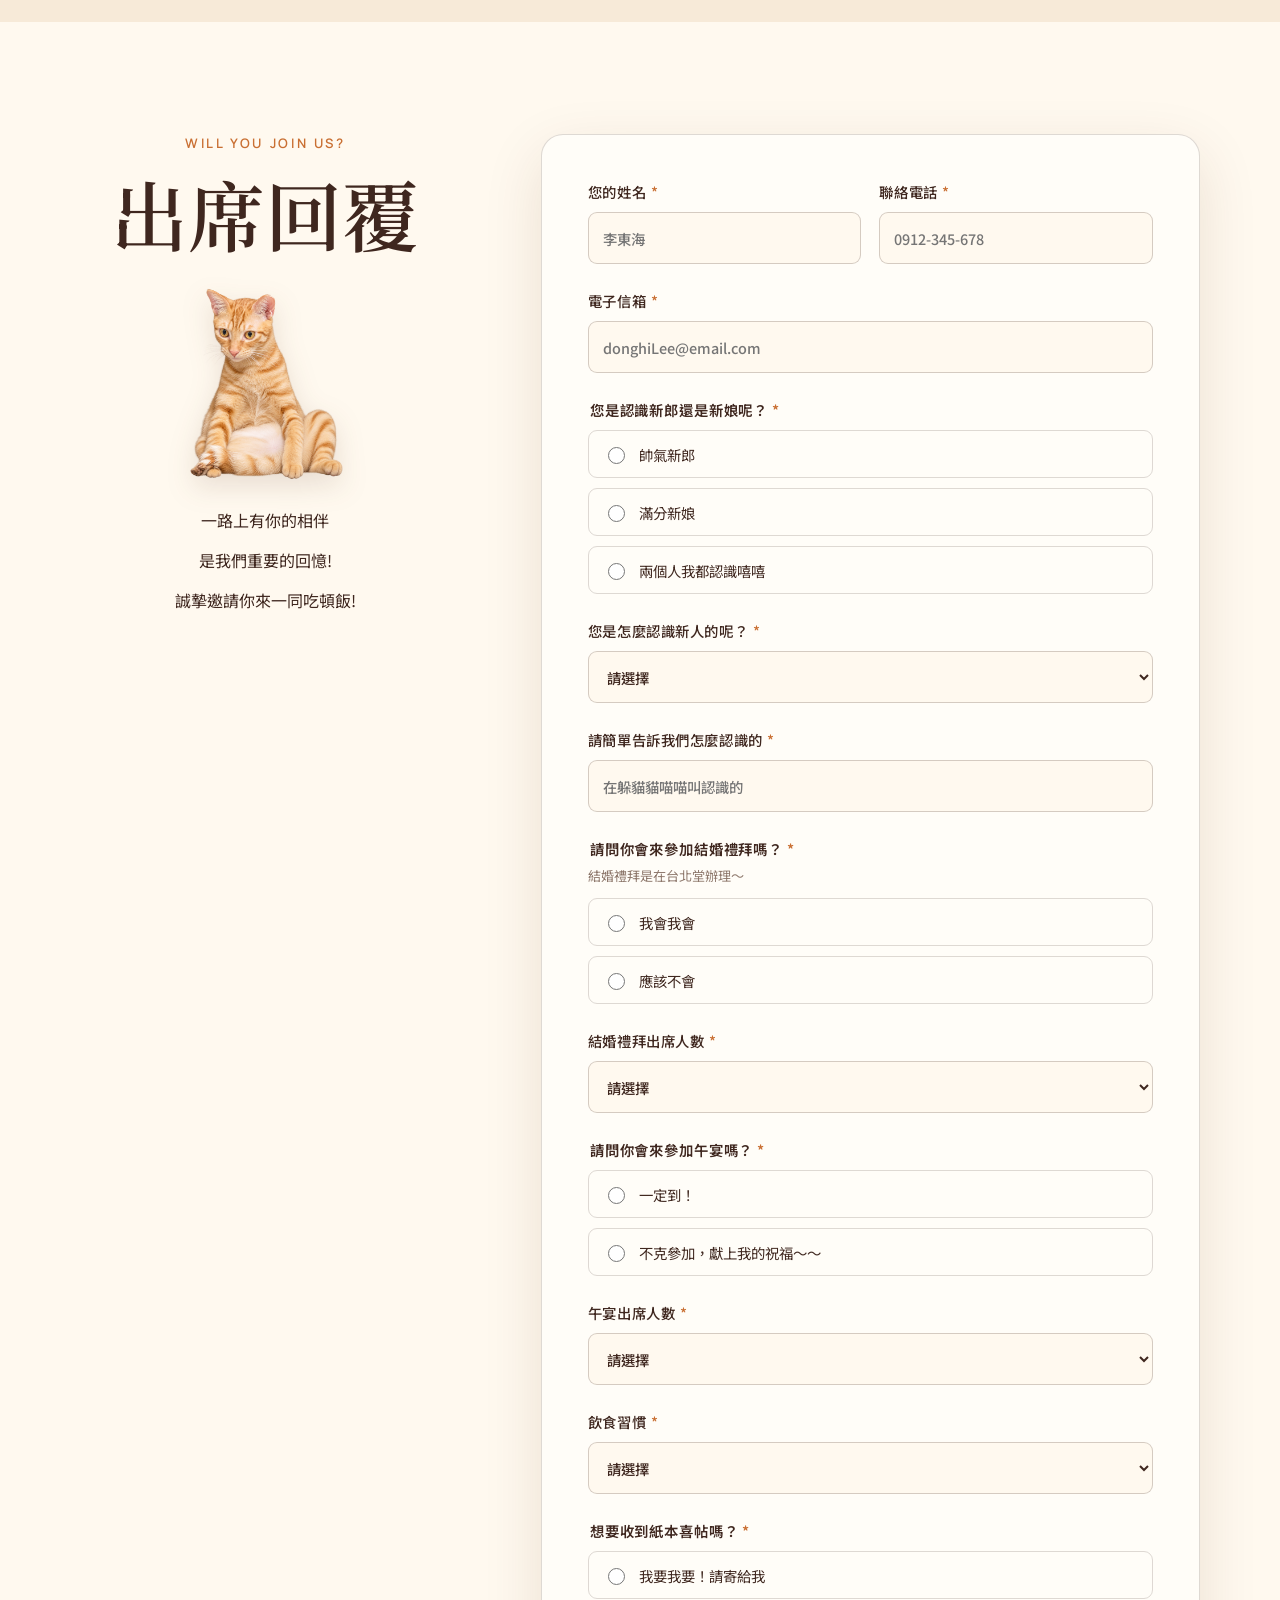
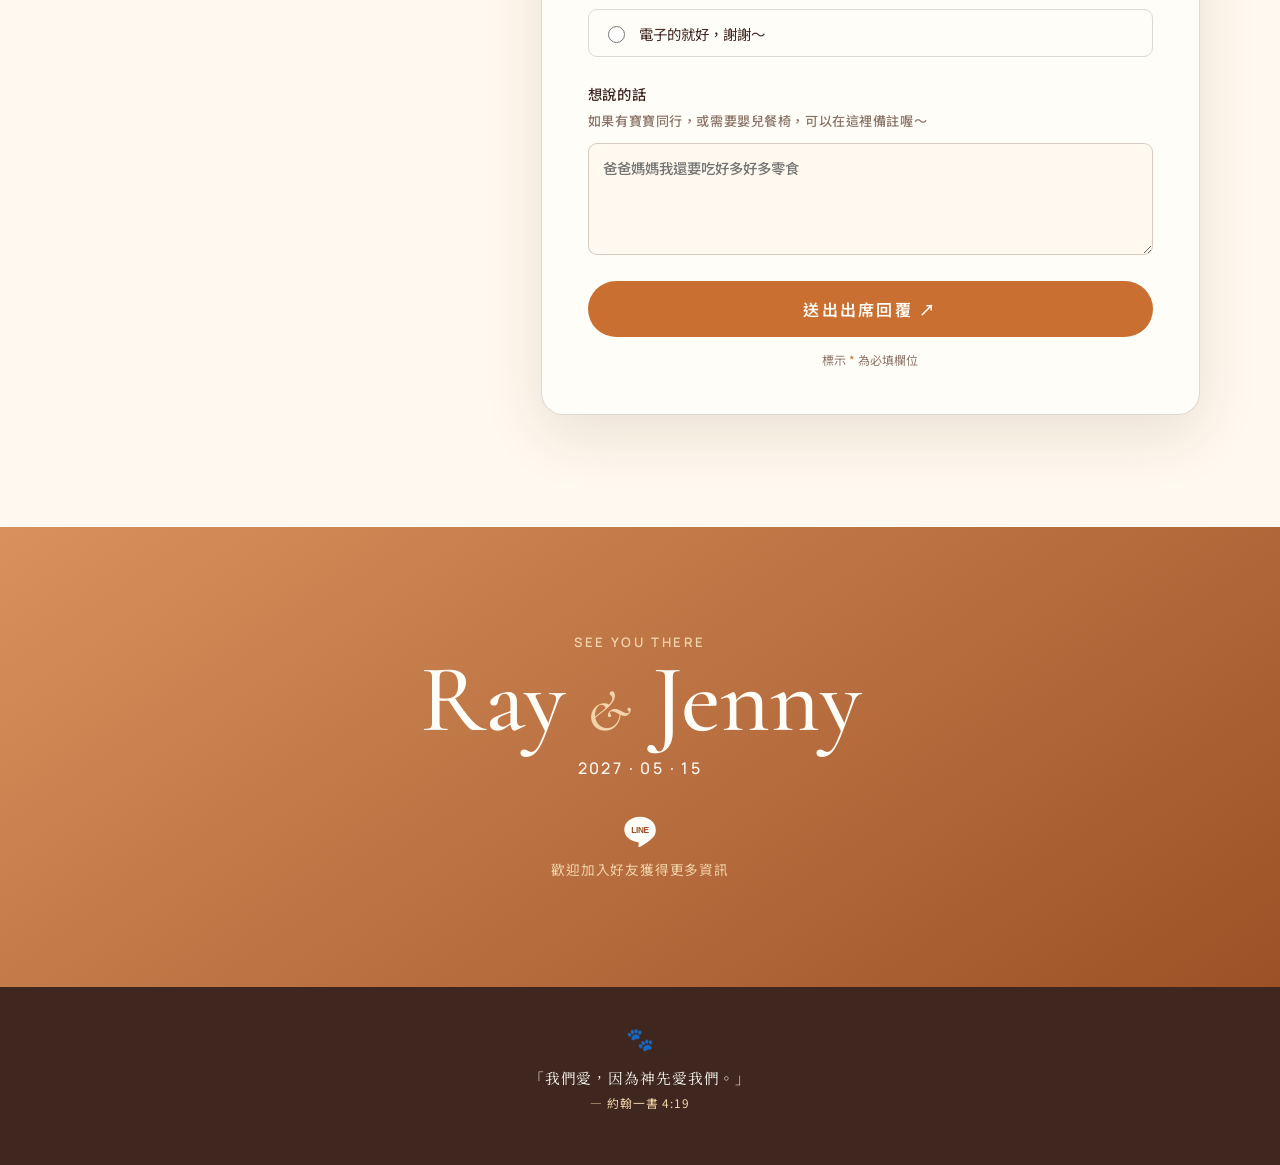
==== commit 96eb119a: "Add RSVP baby seating note and colleague option" ====
--- a/index.html
+++ b/index.html
@@ -113,7 +113,7 @@
         <div class="field-row"><label><span class="field-label">您的姓名 <em>*</em></span><input name="name" type="text" autocomplete="name" required placeholder="李東海"></label><label><span class="field-label">聯絡電話 <em>*</em></span><input name="phone" type="tel" autocomplete="tel" required placeholder="0912-345-678"></label></div>
         <label><span class="field-label">電子信箱 <em>*</em></span><input name="email" type="email" autocomplete="email" required placeholder="donghiLee@email.com"></label>
         <fieldset><legend>您是認識新郎還是新娘呢？ <em>*</em></legend><label class="choice"><input type="radio" name="knownPerson" value="帥氣新郎" required><span>帥氣新郎</span></label><label class="choice"><input type="radio" name="knownPerson" value="滿分新娘"><span>滿分新娘</span></label><label class="choice"><input type="radio" name="knownPerson" value="兩個人我都認識嘻嘻"><span>兩個人我都認識嘻嘻</span></label></fieldset>
-        <label><span class="field-label">您是怎麼認識新人的呢？ <em>*</em></span><select id="relationship" name="relationship" required><option value="" selected disabled>請選擇</option><option>家人/親友</option><option>大學同學/朋友</option><option>研究所同學/朋友</option><option>高中同學/朋友</option><option>教會朋友</option><option value="other">其他</option></select></label>
+        <label><span class="field-label">您是怎麼認識新人的呢？ <em>*</em></span><select id="relationship" name="relationship" required><option value="" selected disabled>請選擇</option><option>家人/親友</option><option>大學同學/朋友</option><option>研究所同學/朋友</option><option>高中同學/朋友</option><option>教會朋友</option><option value="other">其他</option><option>同事</option></select></label>
         <label id="other-relationship-field"><span class="field-label">請簡單告訴我們怎麼認識的 <em>*</em></span><input id="other-relationship" name="otherRelationship" type="text" required placeholder="在躲貓貓喵喵叫認識的"></label>
         <fieldset><legend>請問你會來參加結婚禮拜嗎？ <em>*</em></legend><p class="field-help">結婚禮拜是在台北堂辦理～</p><label class="choice"><input type="radio" name="ceremony" value="yes" required><span>我會我會</span></label><label class="choice"><input type="radio" name="ceremony" value="no"><span>應該不會</span></label></fieldset>
         <label><span class="field-label">結婚禮拜出席人數 <em>*</em></span><select name="ceremonyGuests" required><option value="" selected disabled>請選擇</option><option value="1">1 位</option><option value="2">2 位</option><option value="3">3 位</option><option value="4">4 位</option><option value="5">5 位以上（我會聯絡你！）</option><option value="0">我的祝福會到～～</option></select></label>
@@ -122,7 +122,7 @@
         <label><span class="field-label">飲食習慣 <em>*</em></span><select name="diet" required><option value="" selected disabled>請選擇</option><option>葷食</option><option>素食</option></select></label>
         <fieldset><legend>想要收到紙本喜帖嗎？ <em>*</em></legend><label class="choice"><input type="radio" name="paperInvitation" value="yes" required><span>我要我要！請寄給我</span></label><label class="choice"><input type="radio" name="paperInvitation" value="digital"><span>電子的就好，謝謝～</span></label></fieldset>
         <label id="invitation-address-field" hidden>喜帖寄送地址（選擇紙本喜帖者填寫）<input id="invitation-address" name="invitationAddress" type="text" autocomplete="street-address" placeholder="請填寫完整收件地址"></label>
-        <label>想說的話<textarea name="message" rows="4" placeholder="爸爸媽媽我還要吃好多好多零食"></textarea></label>
+        <label>想說的話<span id="message-help" class="field-help">如果有寶寶同行，或需要嬰兒餐椅，可以在這裡備註喔～</span><textarea name="message" aria-describedby="message-help" rows="4" placeholder="爸爸媽媽我還要吃好多好多零食"></textarea></label>
         <button type="submit">送出出席回覆 <span aria-hidden="true">↗</span></button><p id="form-status" class="form-note" aria-live="polite">標示 <em>*</em> 為必填欄位</p>
       </form>
       <div id="rsvp-success" class="rsvp-success" hidden tabindex="-1"><span aria-hidden="true">💌</span><h3>🎉 回覆已成功送出！</h3><p>非常期待在 2027/05/15 與您相聚，謝謝您的祝福！</p>
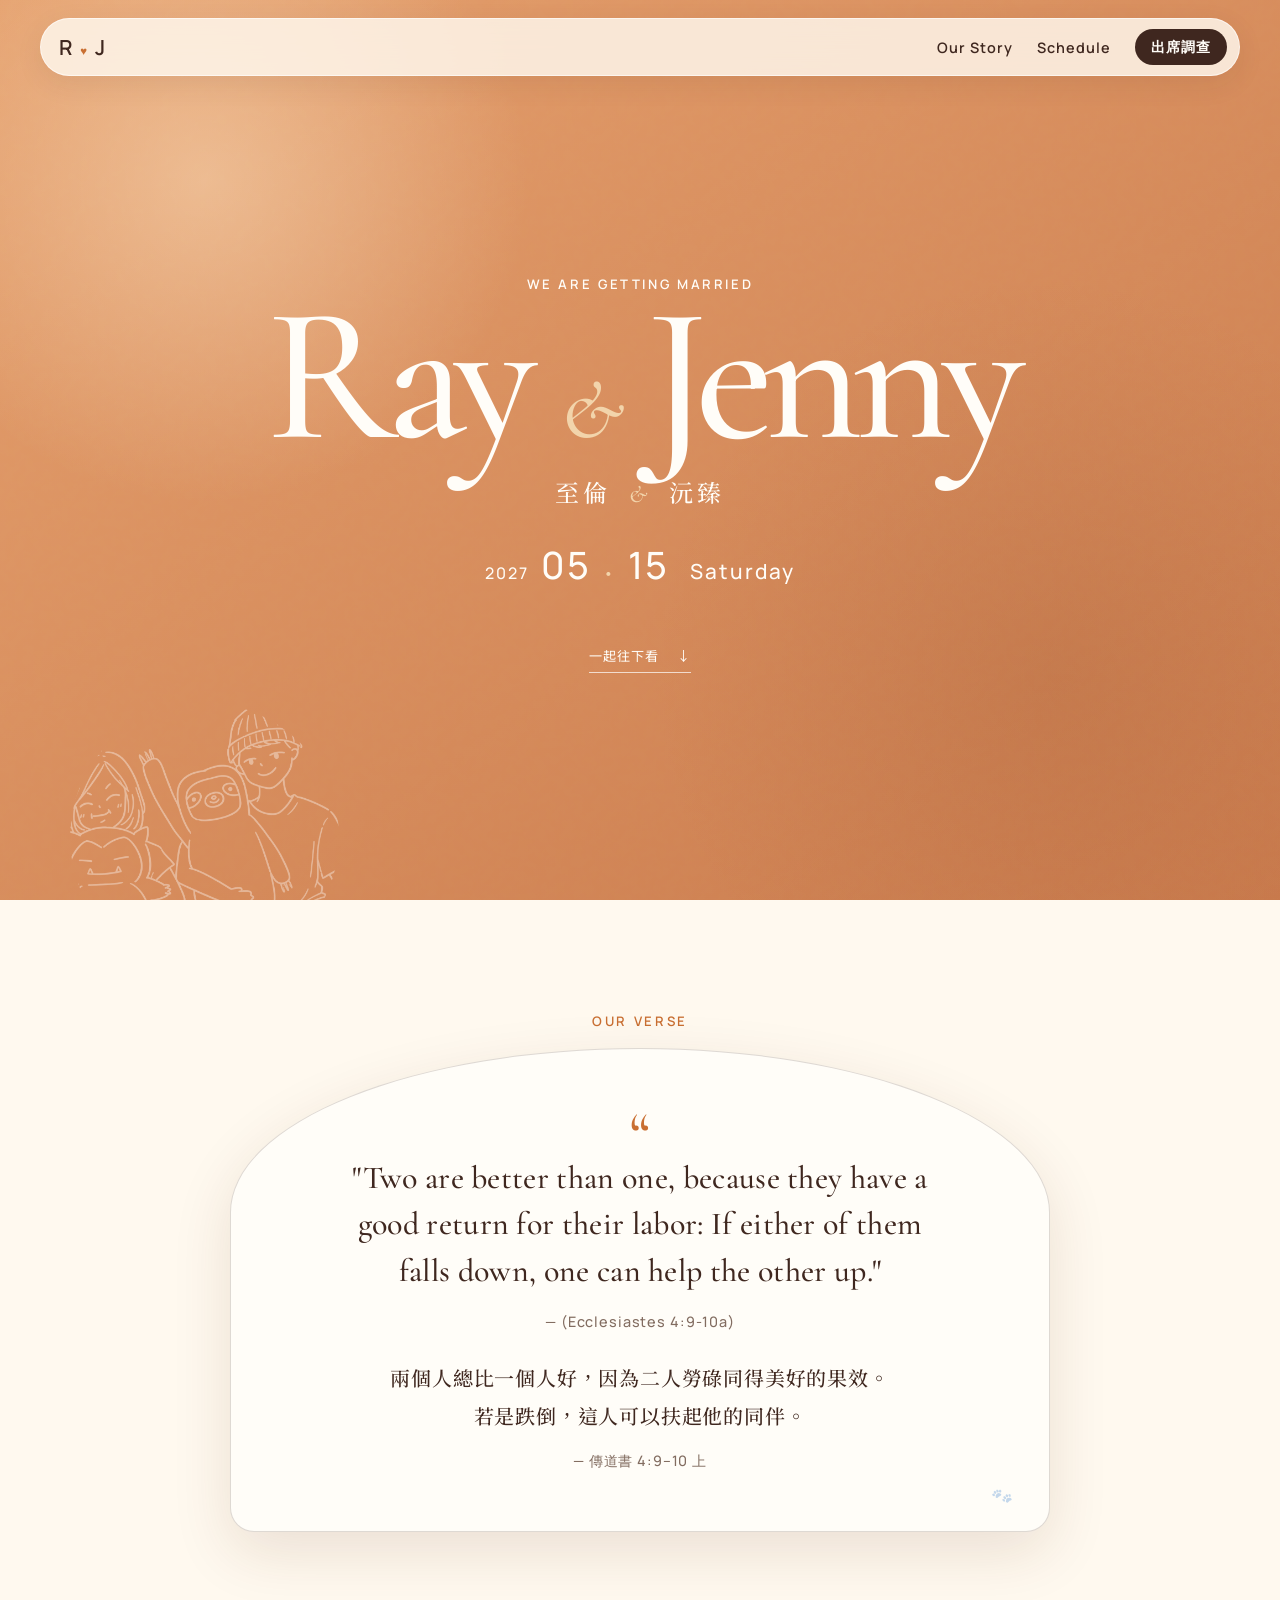
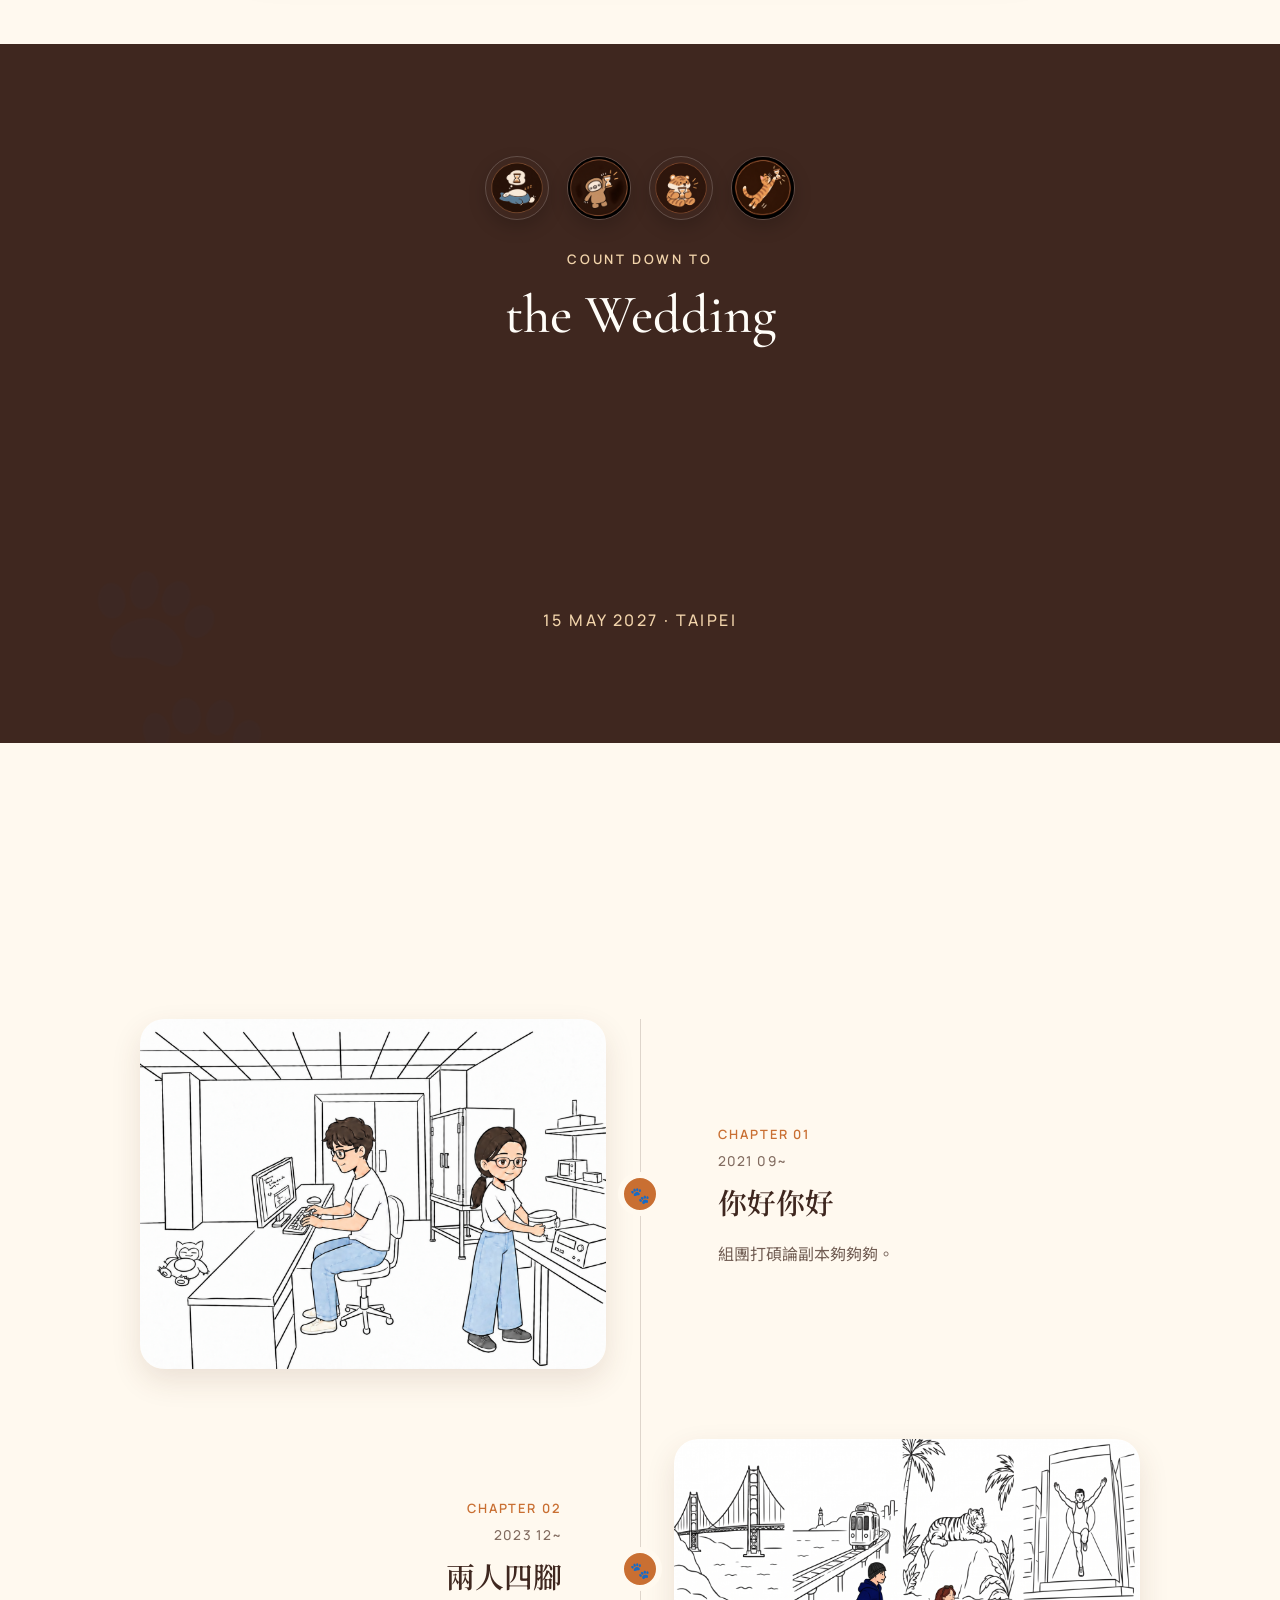
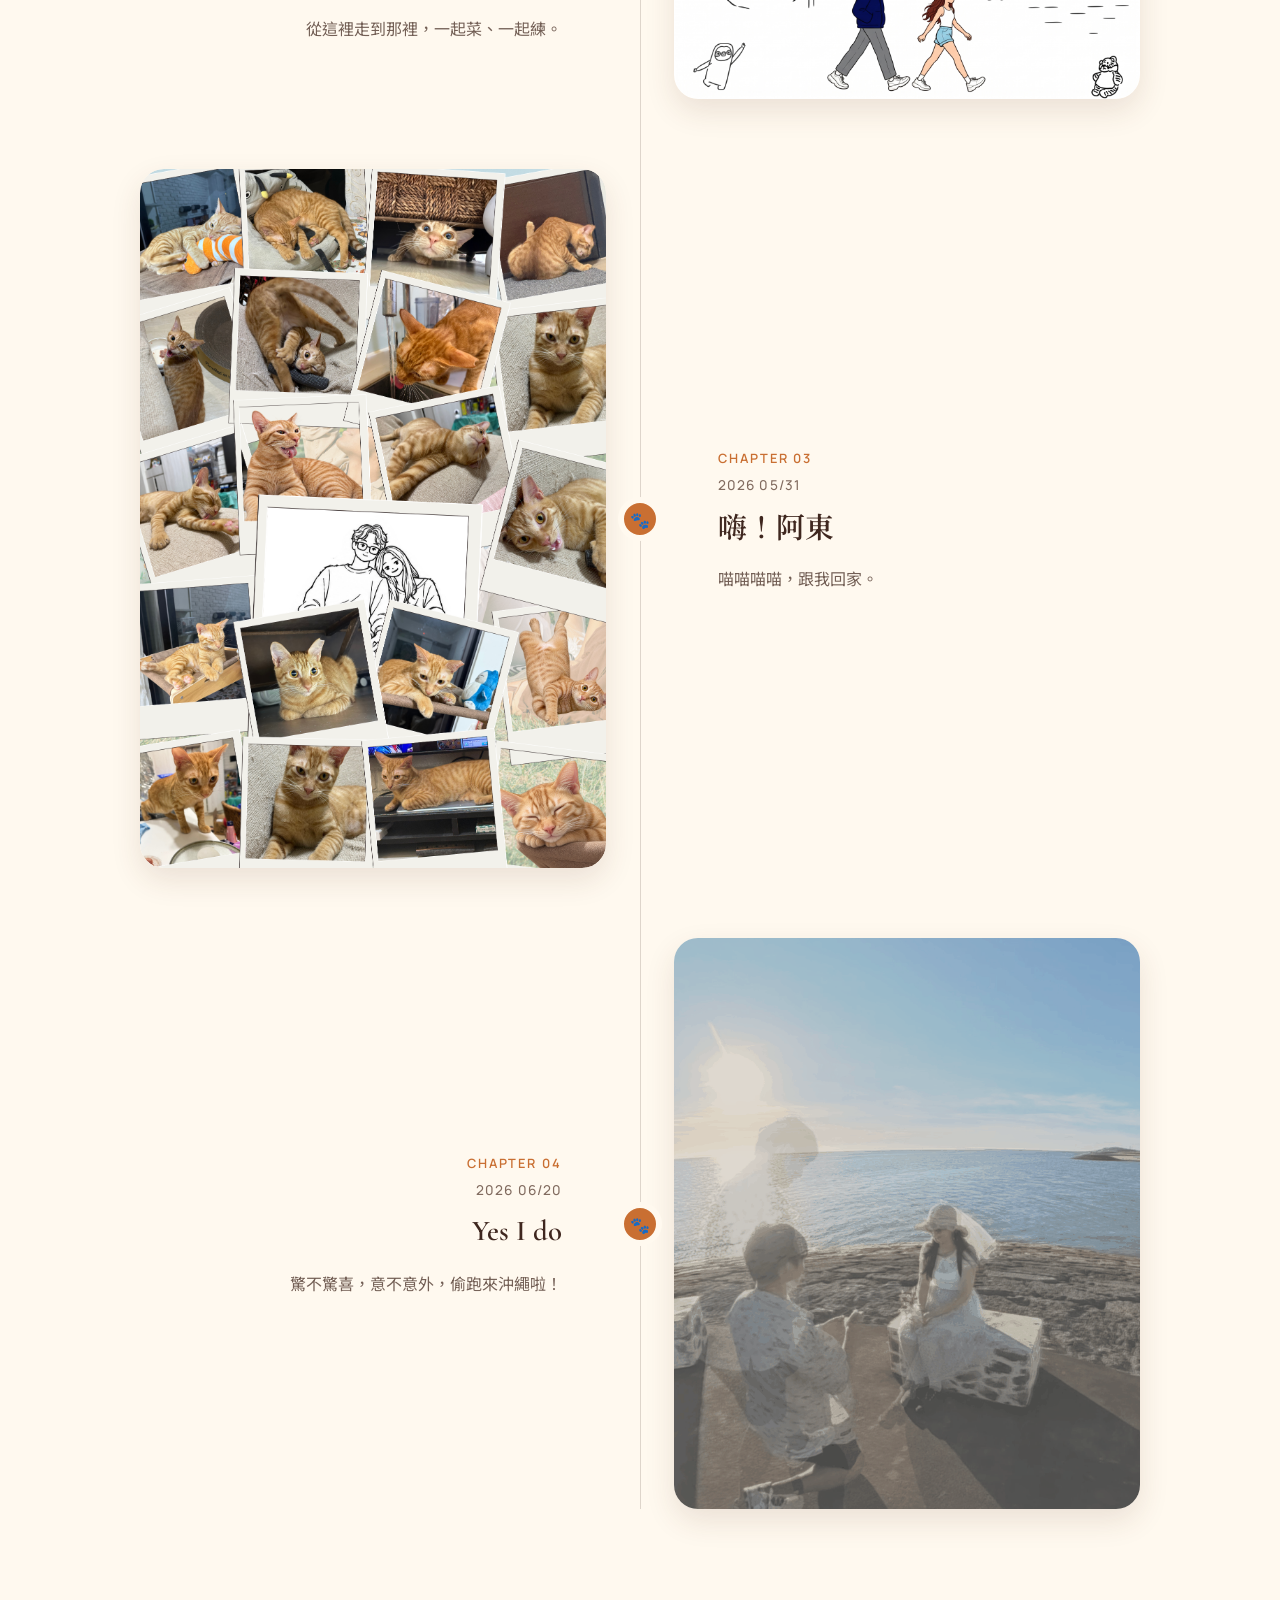
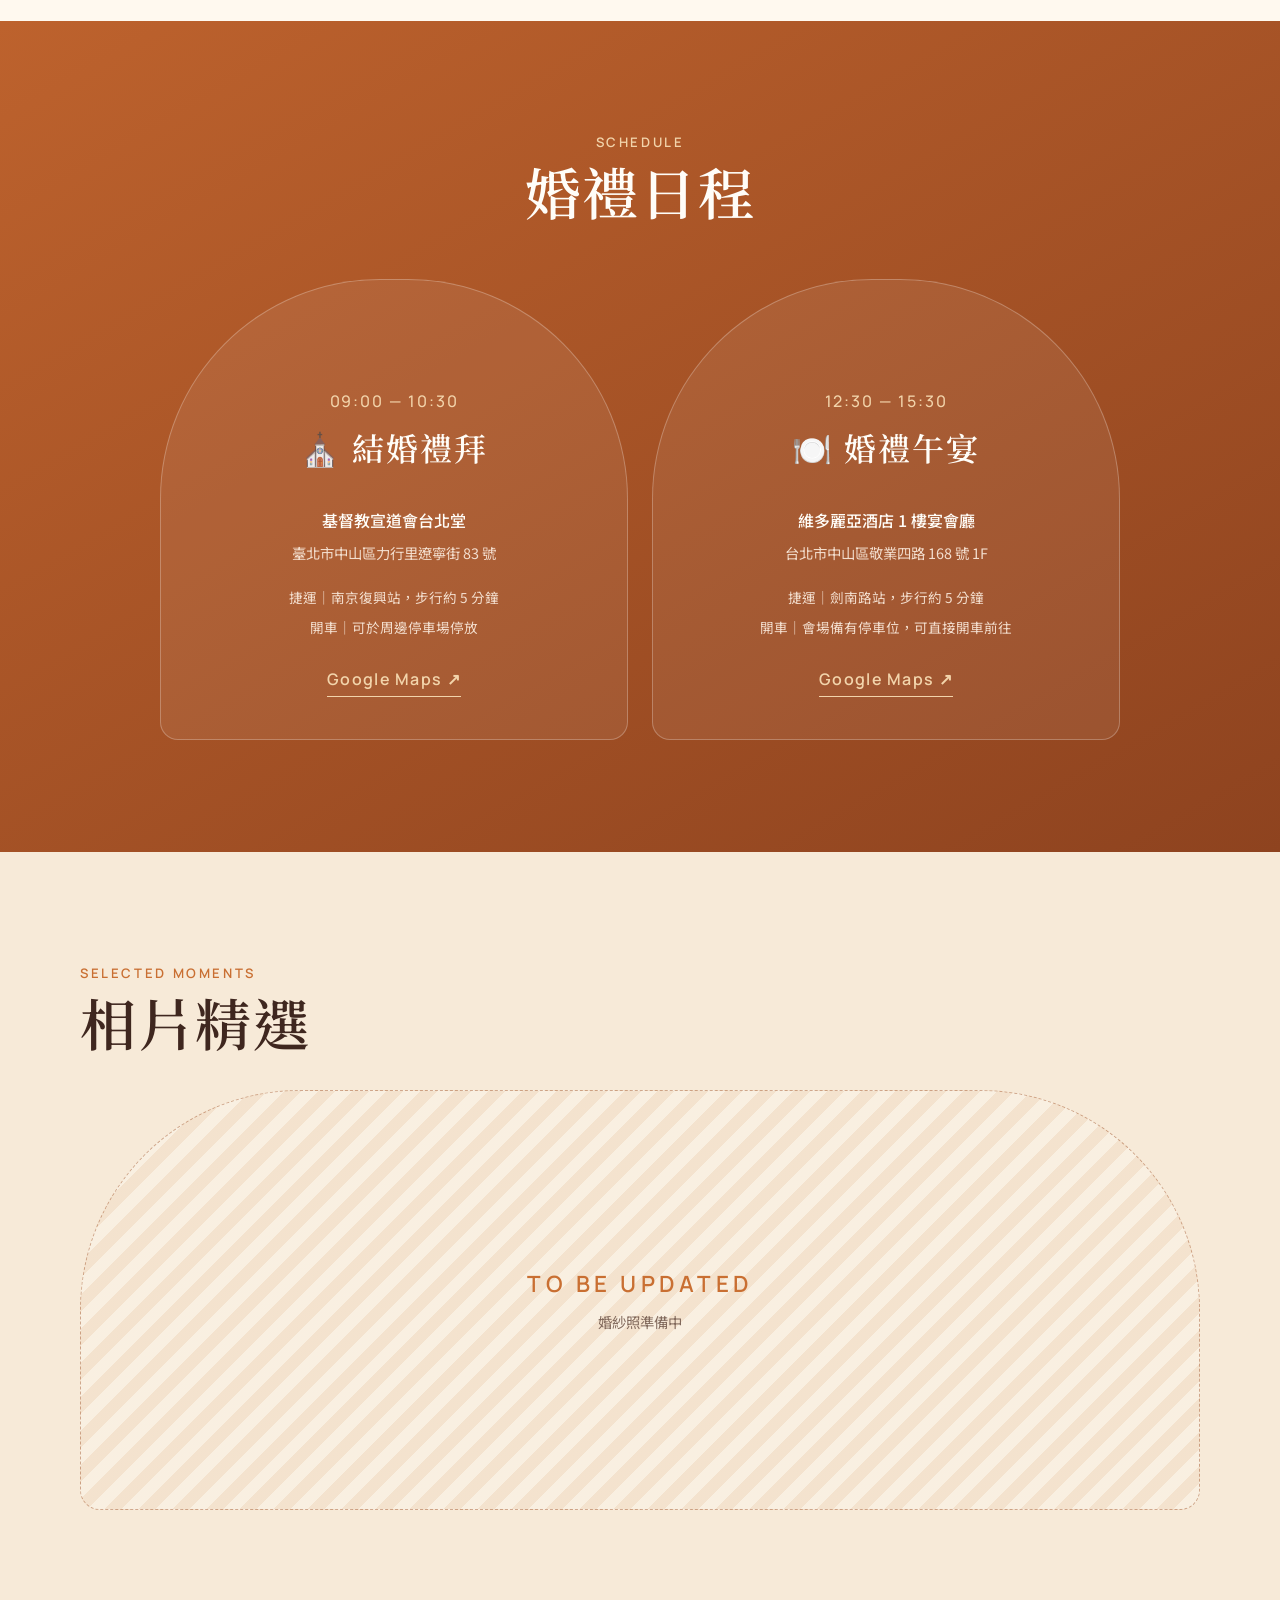
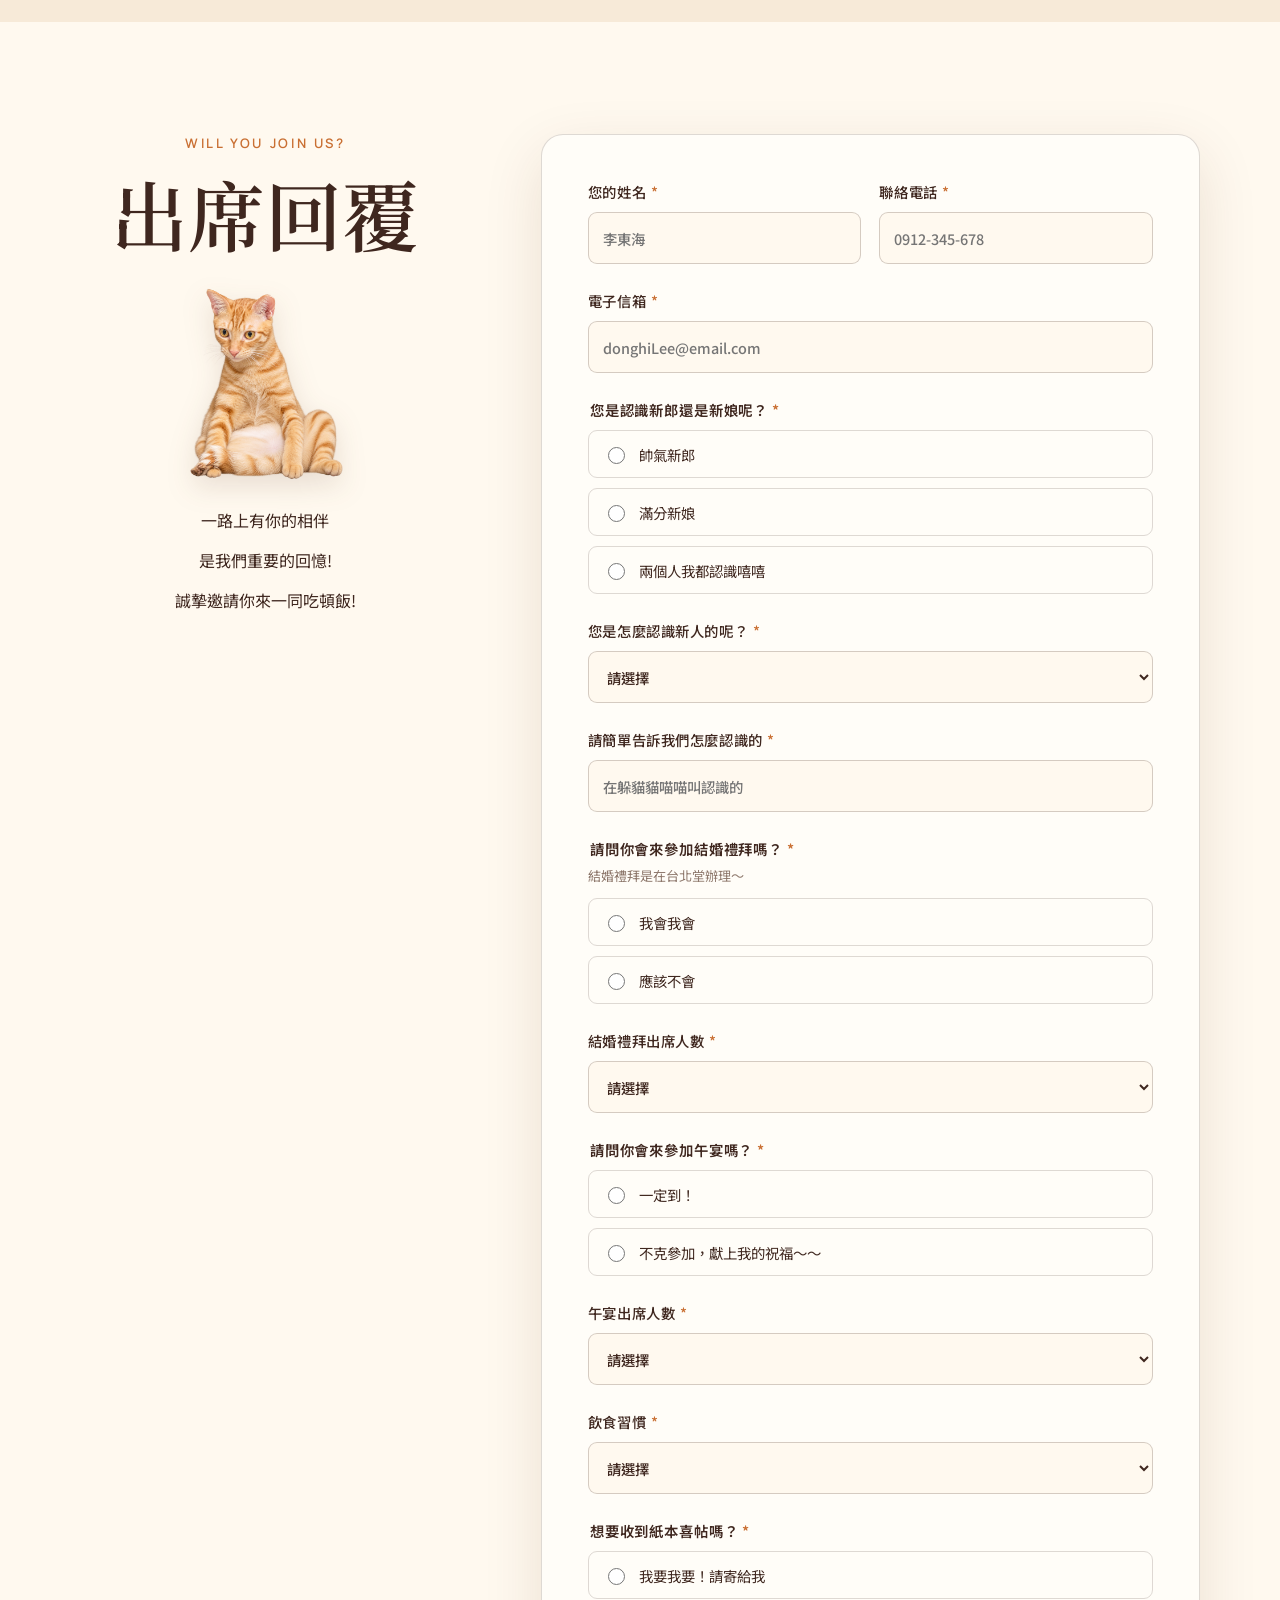
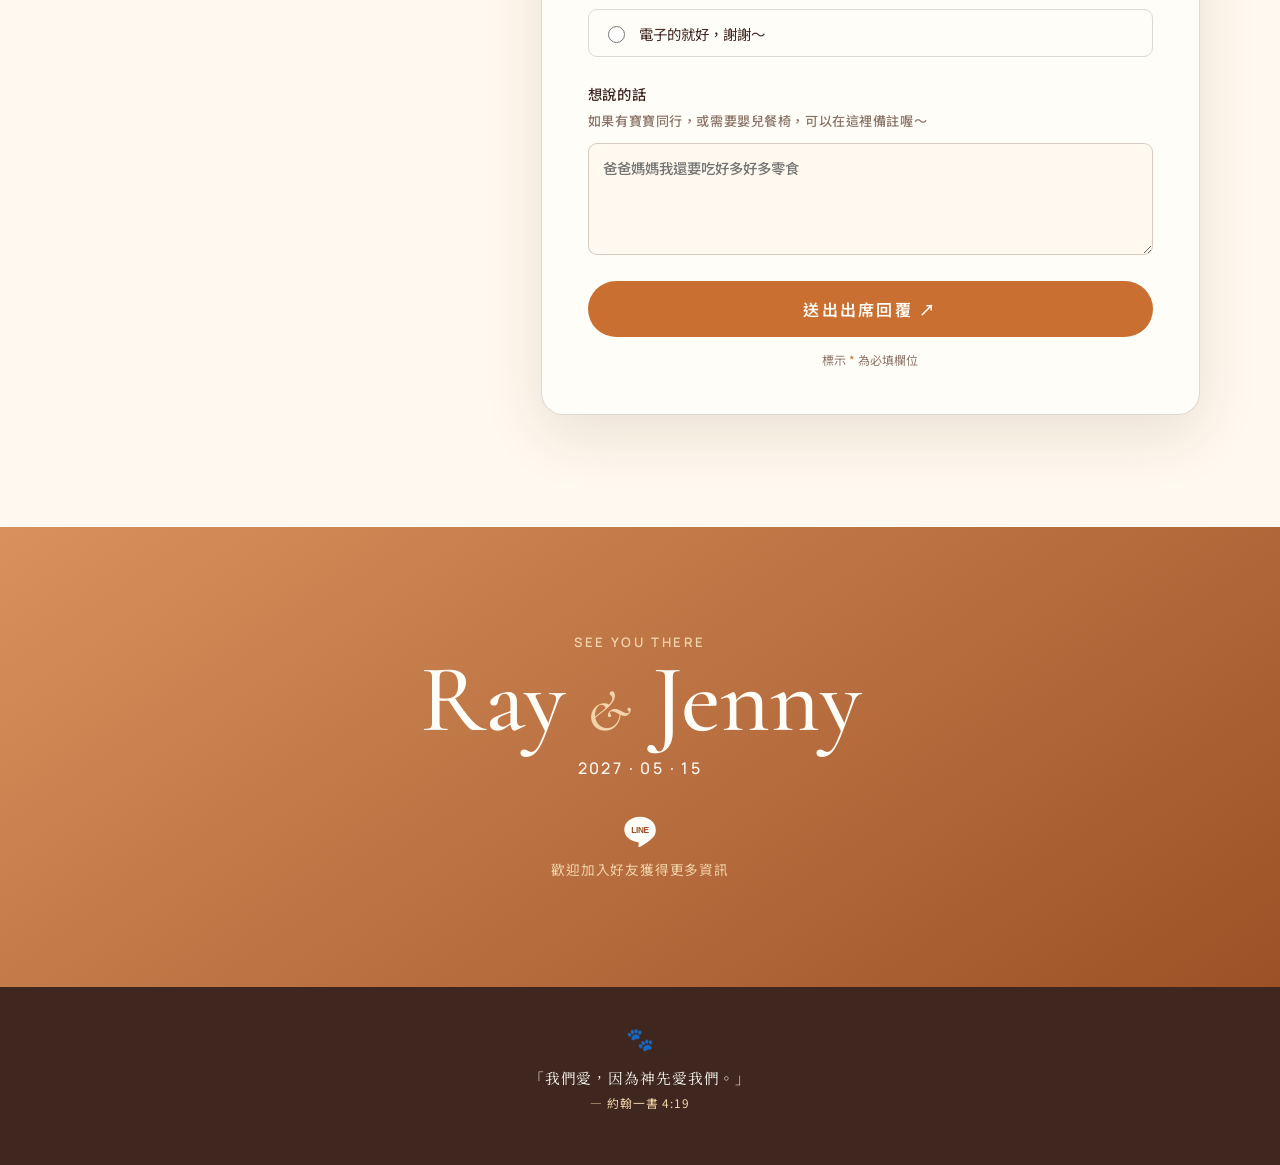
==== commit e6c02772: "Refresh RSVP script for colleague option" ====
--- a/index.html
+++ b/index.html
@@ -26,7 +26,7 @@
   <link rel="preconnect" href="https://fonts.gstatic.com" crossorigin>
   <link href="https://fonts.googleapis.com/css2?family=Cormorant+Garamond:ital,wght@0,400;0,500;0,600;1,400;1,500&family=Manrope:wght@400;500;600&family=Noto+Sans+TC:wght@400;500;600&family=Noto+Serif+TC:wght@400;500;600&display=swap" rel="stylesheet">
   <link rel="stylesheet" href="css/style.css?v=20261106-receipt">
-  <script src="js/script.js?v=20261107-relationship" defer></script>
+  <script src="js/script.js?v=20261117-colleague" defer></script>
 </head>
 <body>
   <header class="site-header" aria-label="主要導覽">
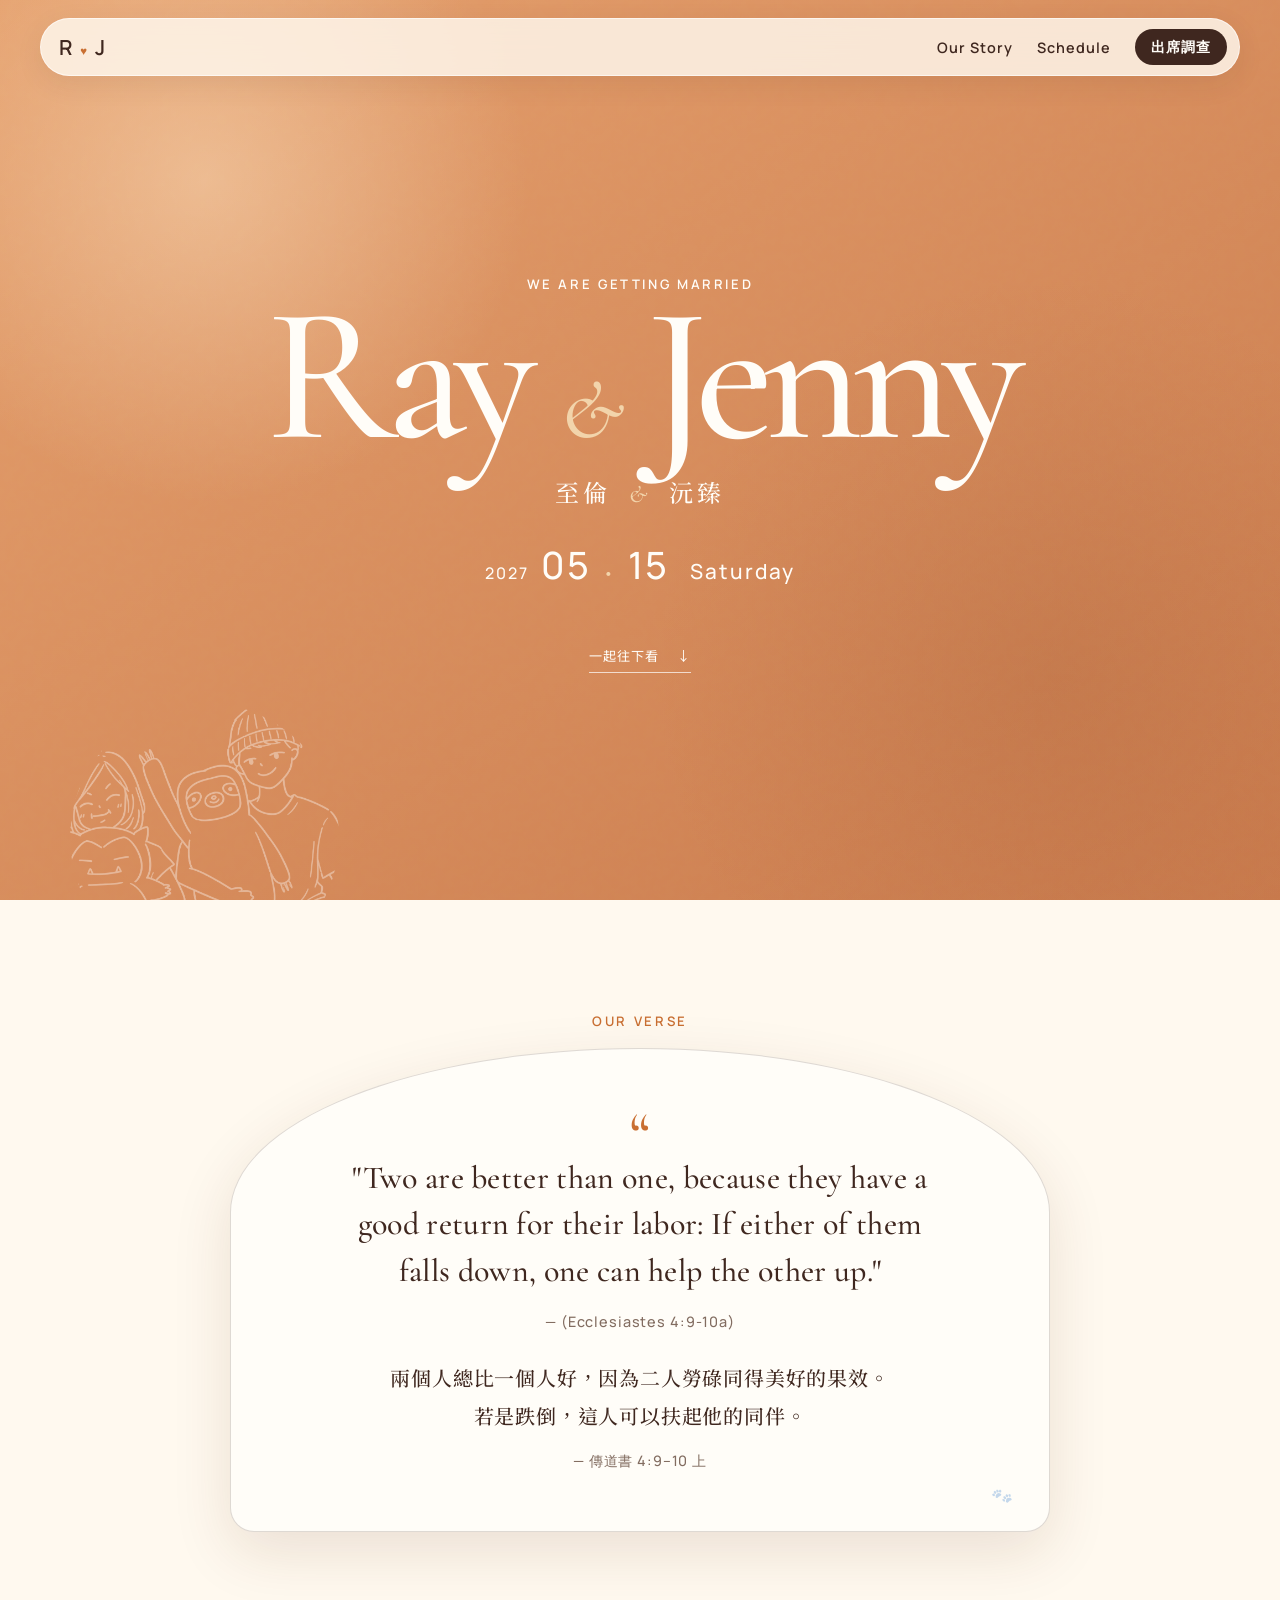
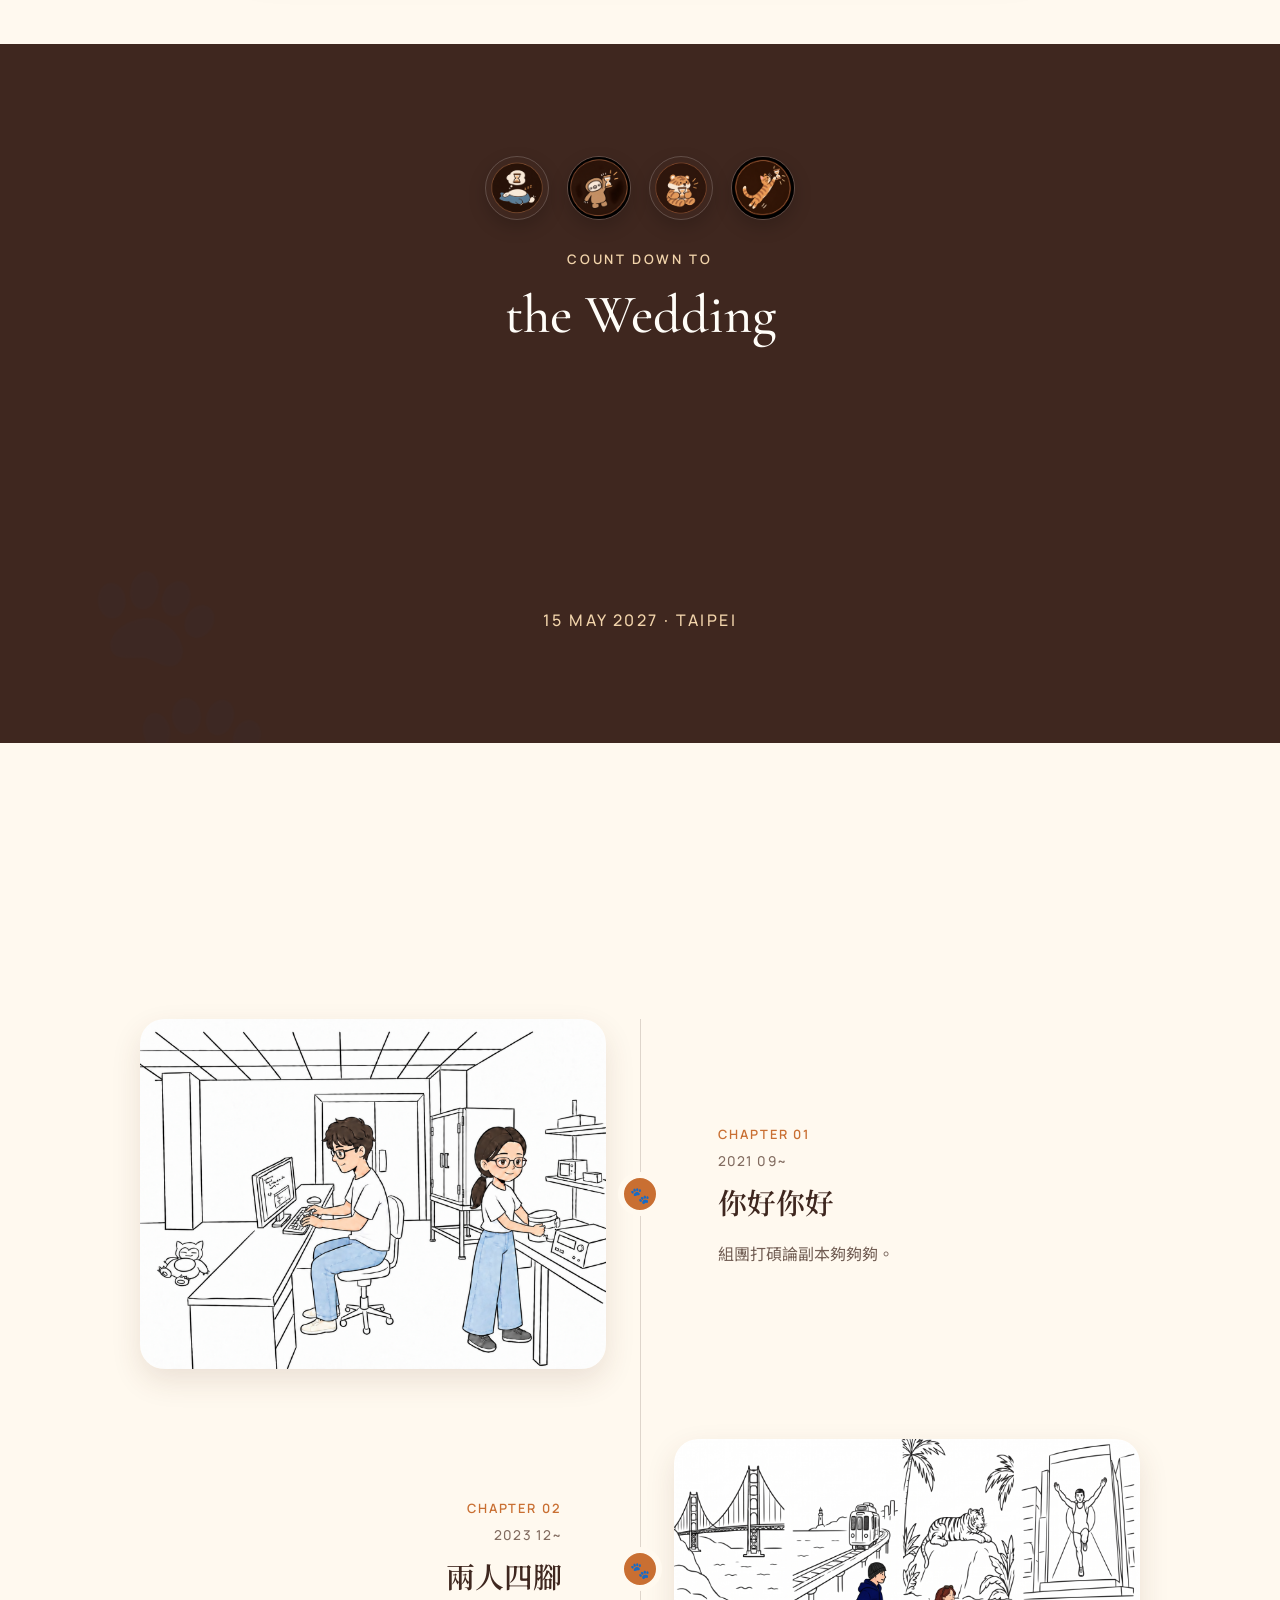
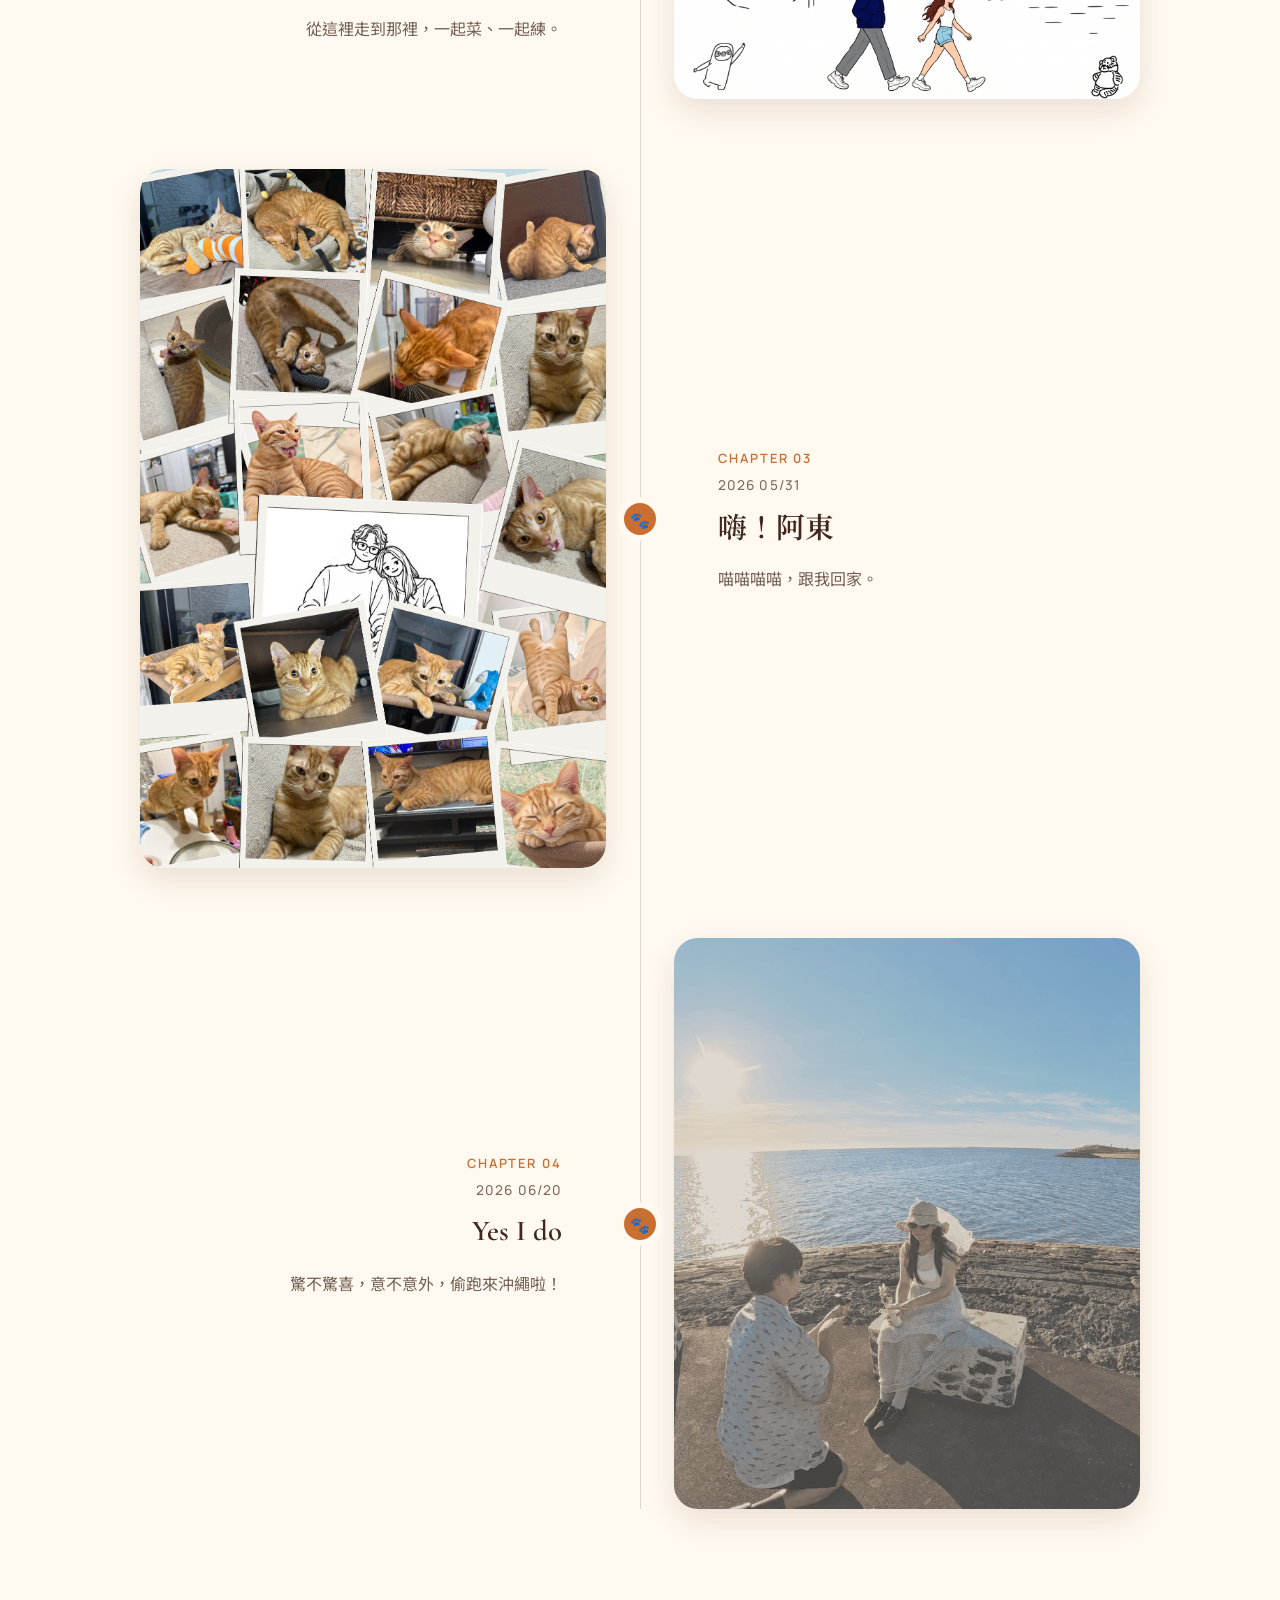
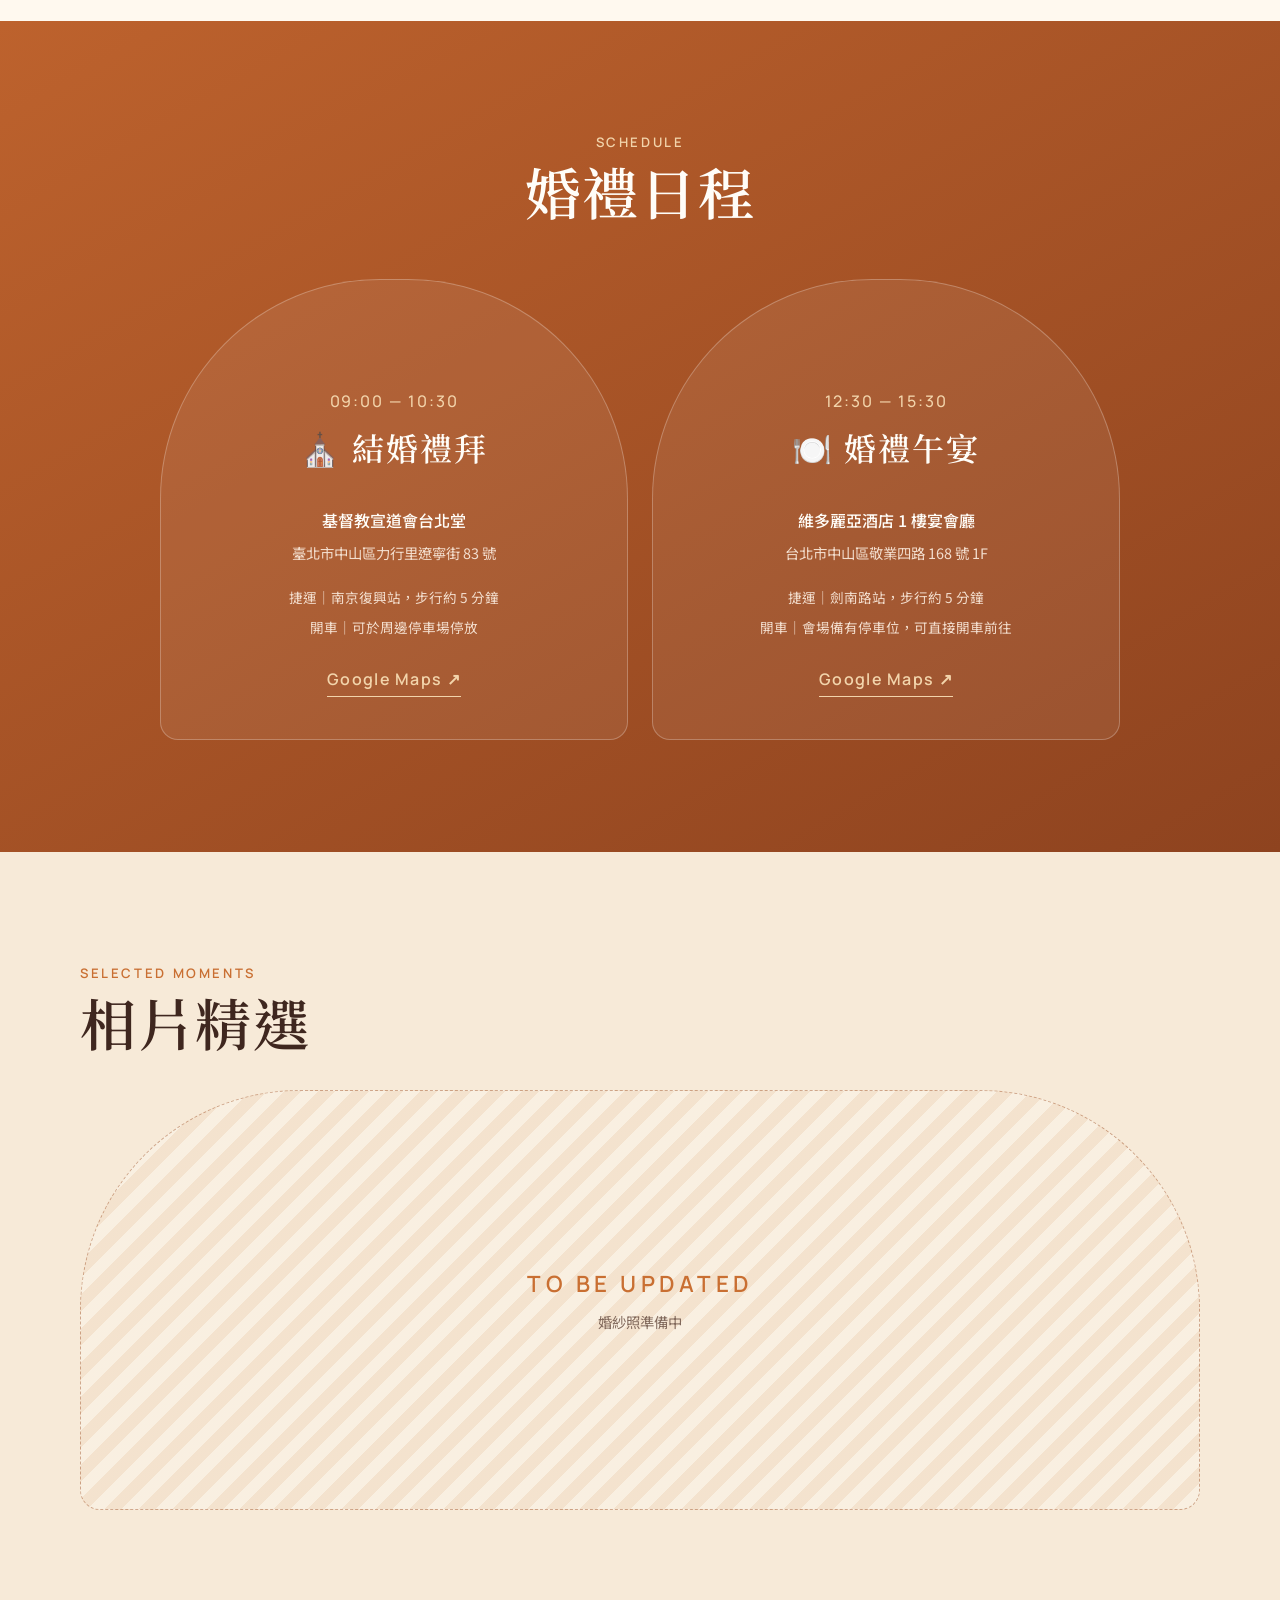
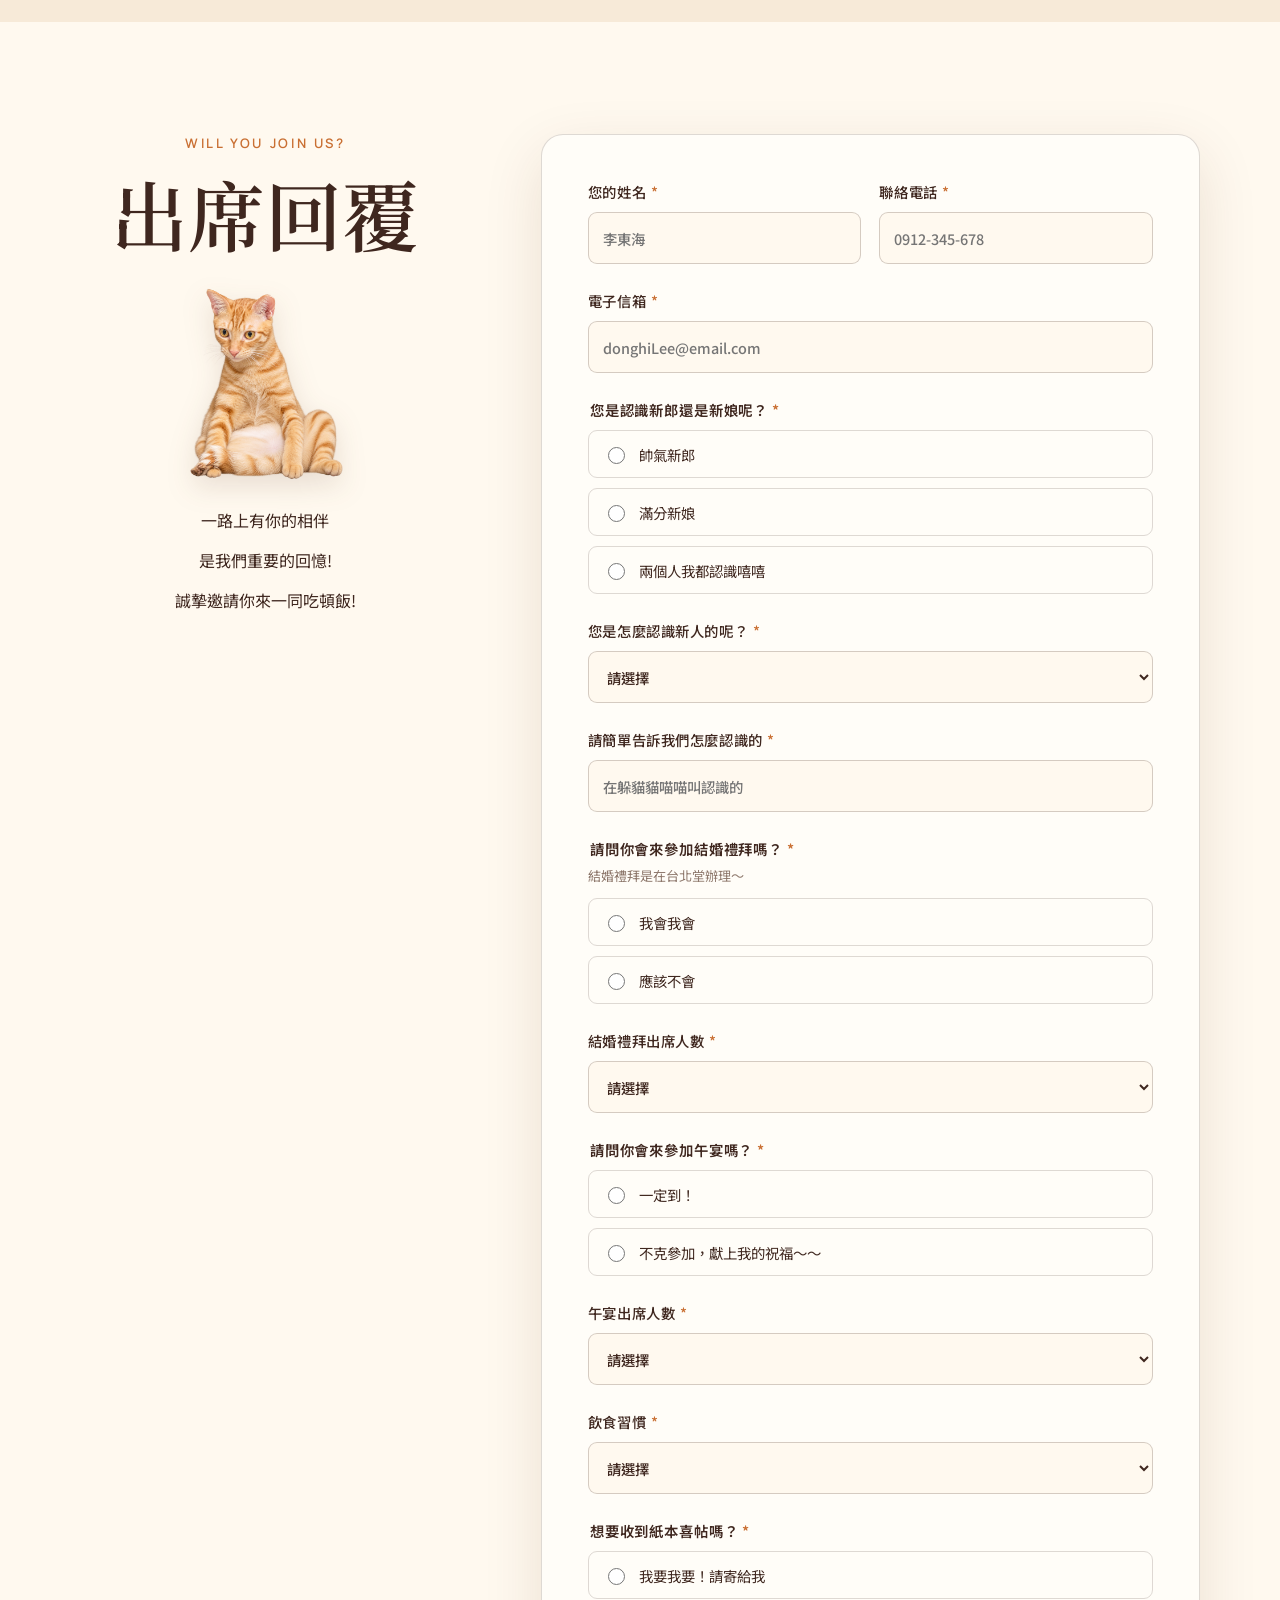
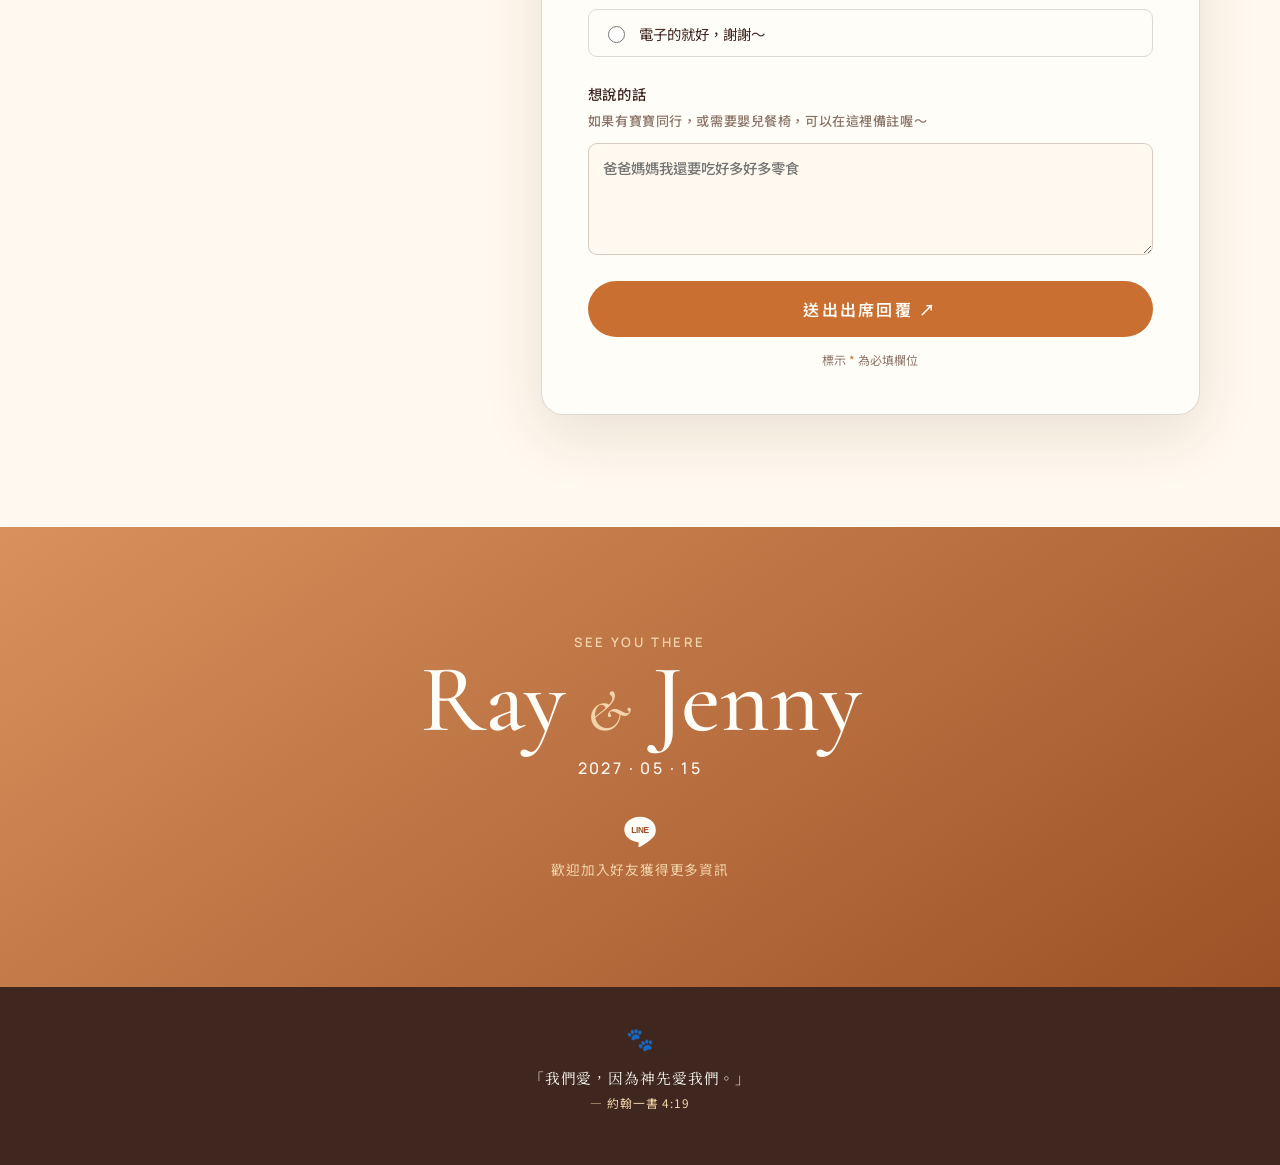
==== commit bd4bf851: "Place colleague before other in RSVP options" ====
--- a/index.html
+++ b/index.html
@@ -113,7 +113,7 @@
         <div class="field-row"><label><span class="field-label">您的姓名 <em>*</em></span><input name="name" type="text" autocomplete="name" required placeholder="李東海"></label><label><span class="field-label">聯絡電話 <em>*</em></span><input name="phone" type="tel" autocomplete="tel" required placeholder="0912-345-678"></label></div>
         <label><span class="field-label">電子信箱 <em>*</em></span><input name="email" type="email" autocomplete="email" required placeholder="donghiLee@email.com"></label>
         <fieldset><legend>您是認識新郎還是新娘呢？ <em>*</em></legend><label class="choice"><input type="radio" name="knownPerson" value="帥氣新郎" required><span>帥氣新郎</span></label><label class="choice"><input type="radio" name="knownPerson" value="滿分新娘"><span>滿分新娘</span></label><label class="choice"><input type="radio" name="knownPerson" value="兩個人我都認識嘻嘻"><span>兩個人我都認識嘻嘻</span></label></fieldset>
-        <label><span class="field-label">您是怎麼認識新人的呢？ <em>*</em></span><select id="relationship" name="relationship" required><option value="" selected disabled>請選擇</option><option>家人/親友</option><option>大學同學/朋友</option><option>研究所同學/朋友</option><option>高中同學/朋友</option><option>教會朋友</option><option value="other">其他</option><option>同事</option></select></label>
+        <label><span class="field-label">您是怎麼認識新人的呢？ <em>*</em></span><select id="relationship" name="relationship" required><option value="" selected disabled>請選擇</option><option>家人/親友</option><option>大學同學/朋友</option><option>研究所同學/朋友</option><option>高中同學/朋友</option><option>教會朋友</option><option>同事</option><option value="other">其他</option></select></label>
         <label id="other-relationship-field"><span class="field-label">請簡單告訴我們怎麼認識的 <em>*</em></span><input id="other-relationship" name="otherRelationship" type="text" required placeholder="在躲貓貓喵喵叫認識的"></label>
         <fieldset><legend>請問你會來參加結婚禮拜嗎？ <em>*</em></legend><p class="field-help">結婚禮拜是在台北堂辦理～</p><label class="choice"><input type="radio" name="ceremony" value="yes" required><span>我會我會</span></label><label class="choice"><input type="radio" name="ceremony" value="no"><span>應該不會</span></label></fieldset>
         <label><span class="field-label">結婚禮拜出席人數 <em>*</em></span><select name="ceremonyGuests" required><option value="" selected disabled>請選擇</option><option value="1">1 位</option><option value="2">2 位</option><option value="3">3 位</option><option value="4">4 位</option><option value="5">5 位以上（我會聯絡你！）</option><option value="0">我的祝福會到～～</option></select></label>
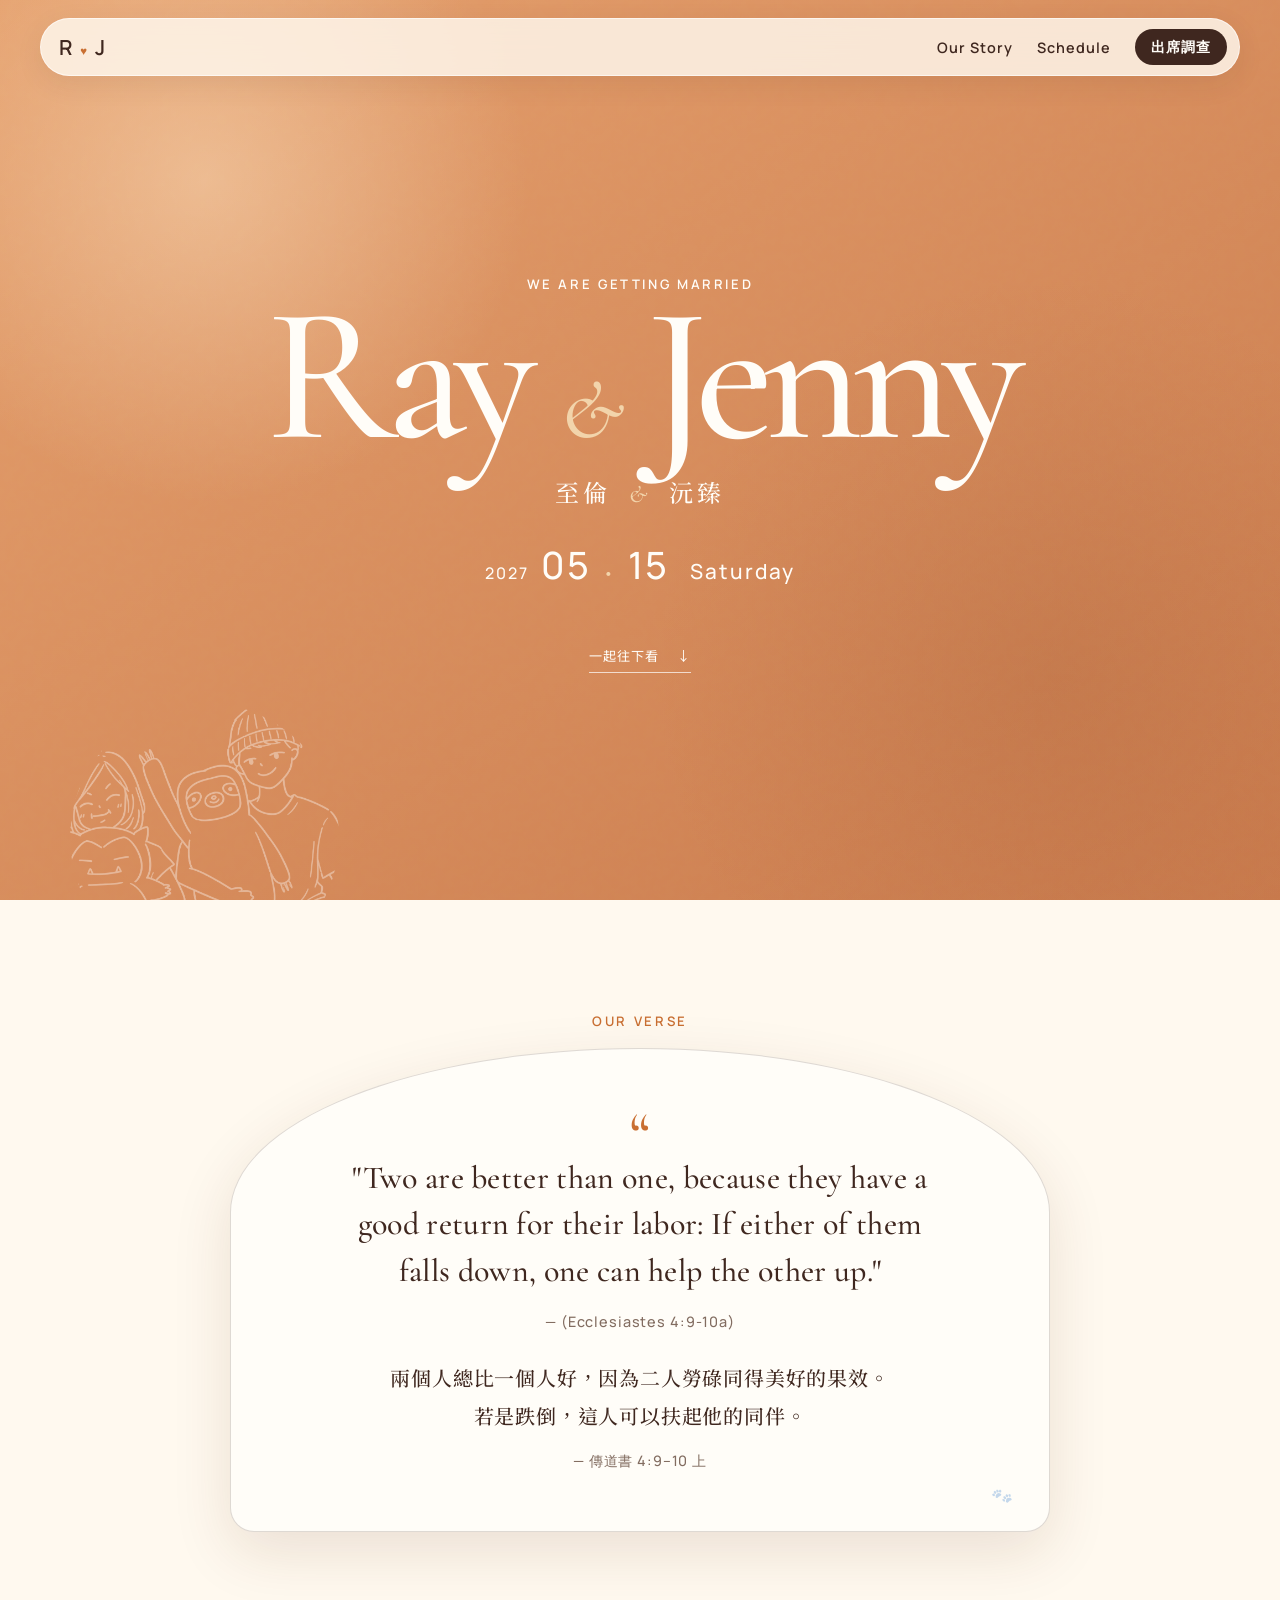
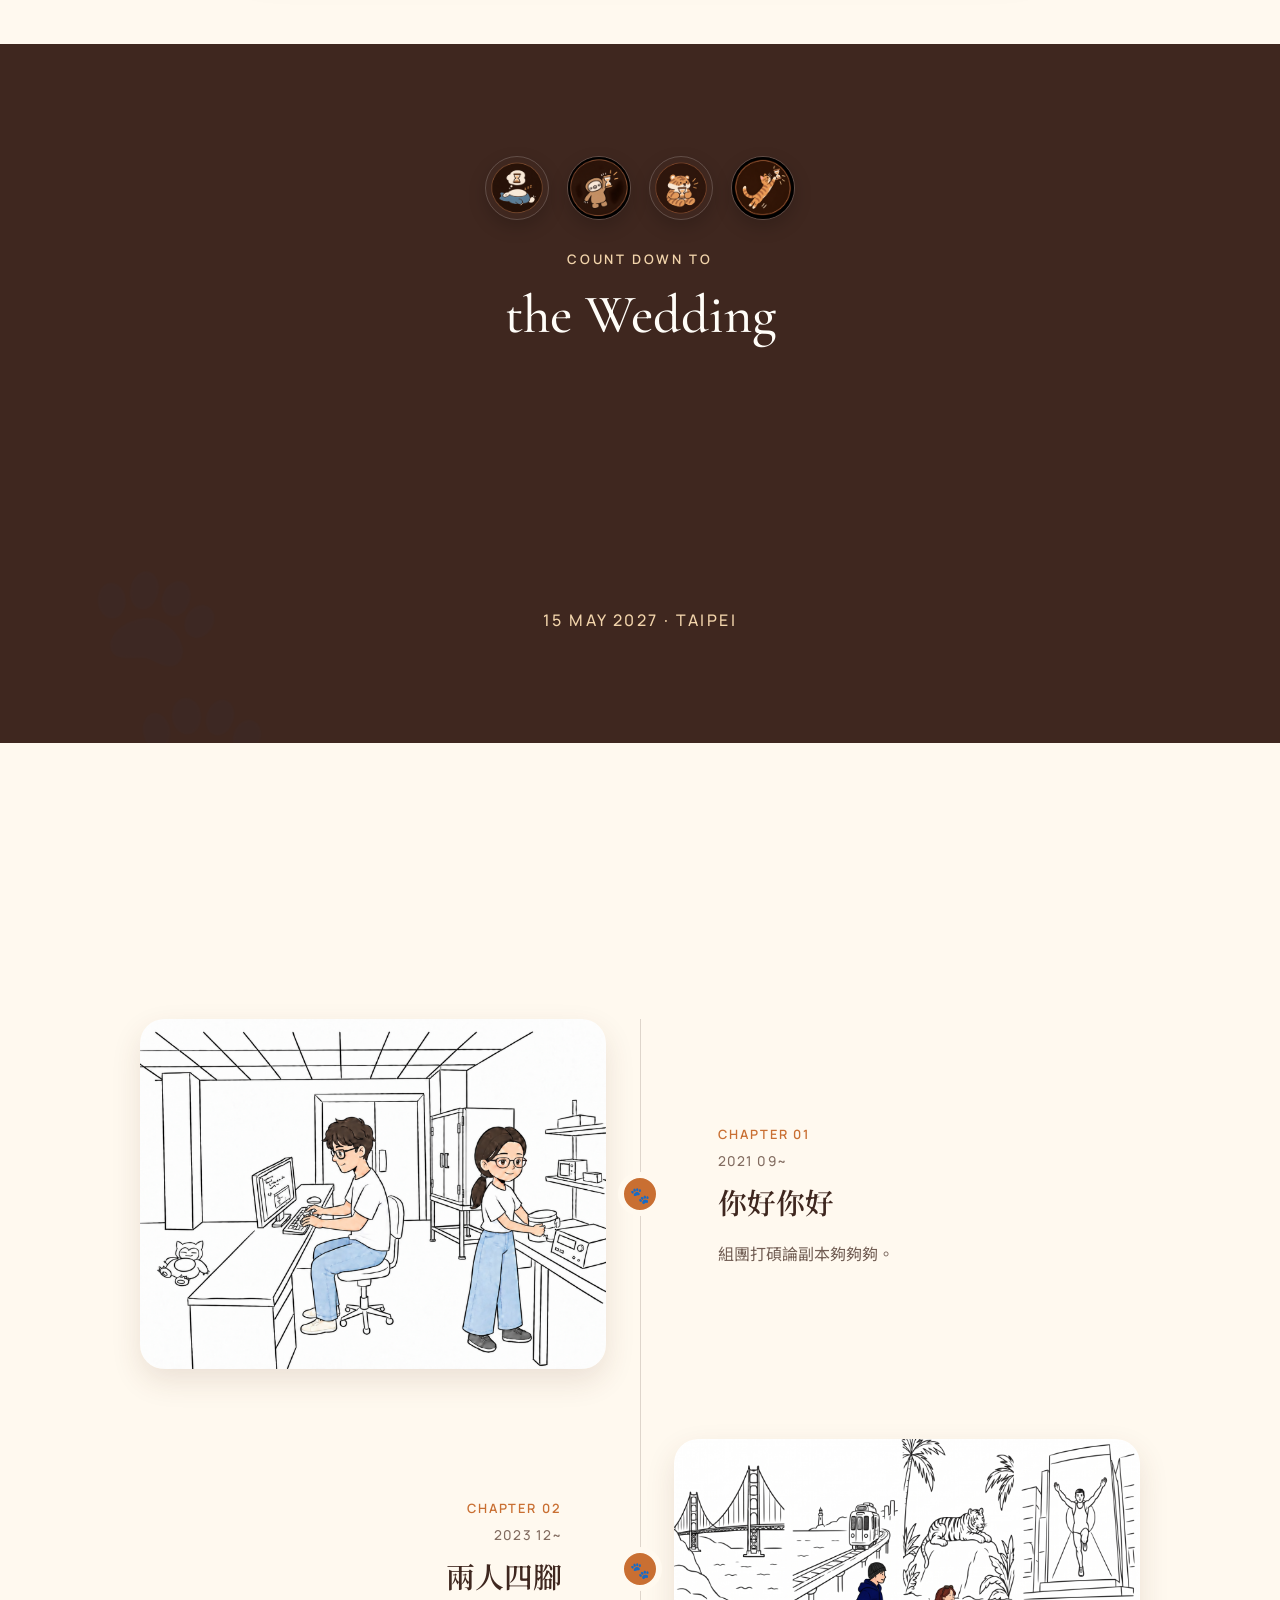
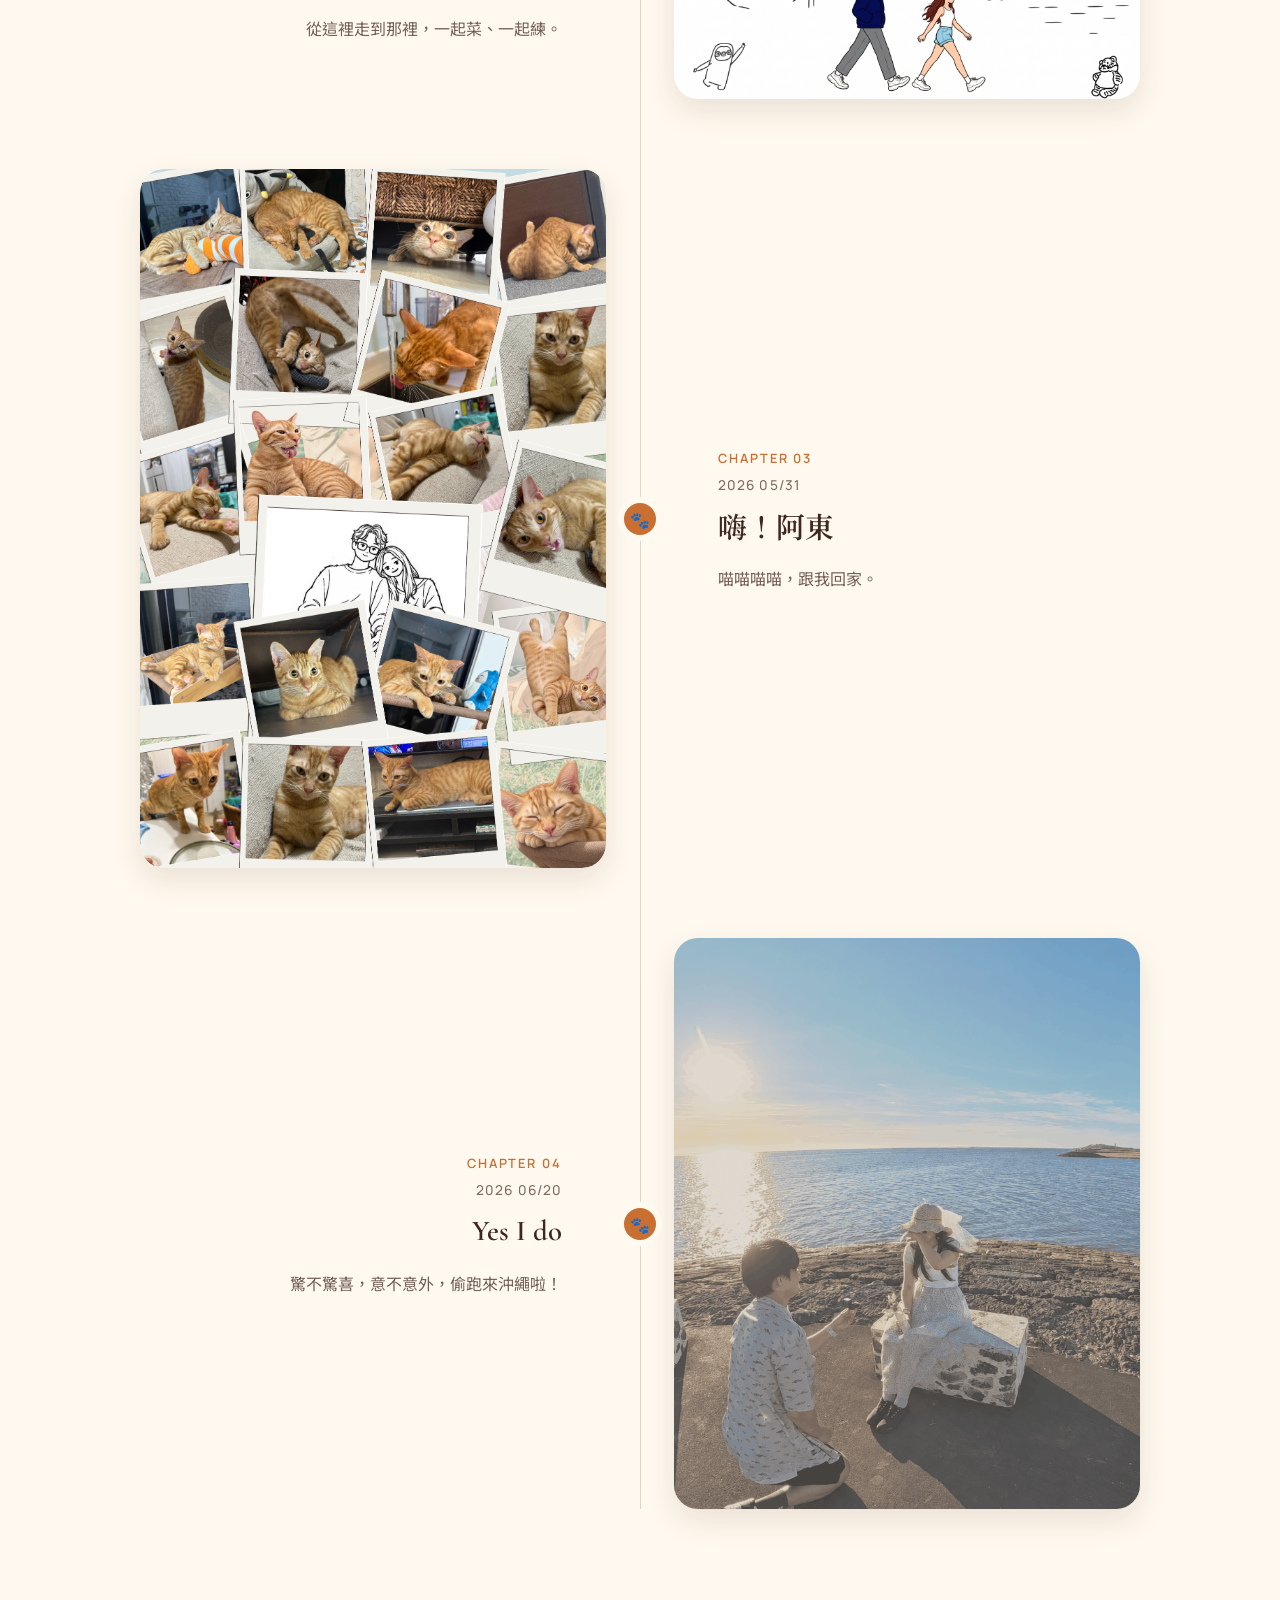
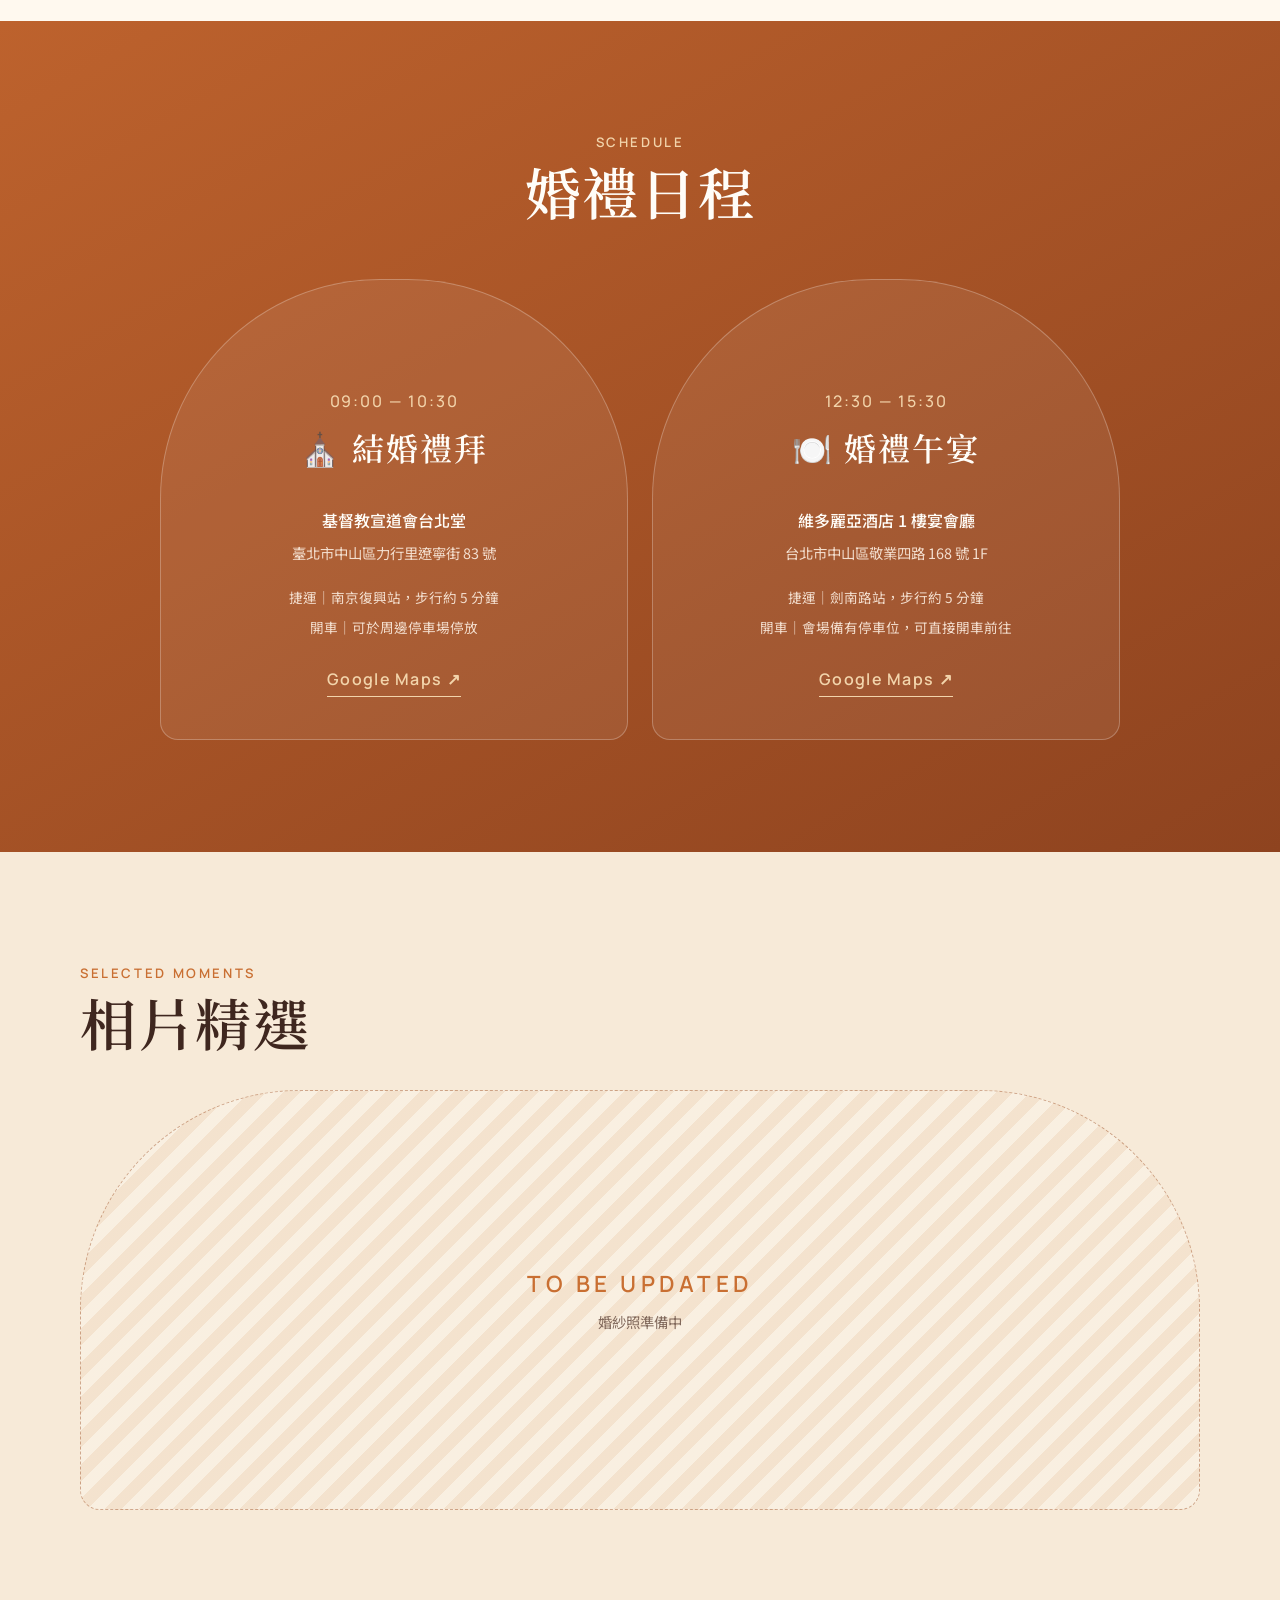
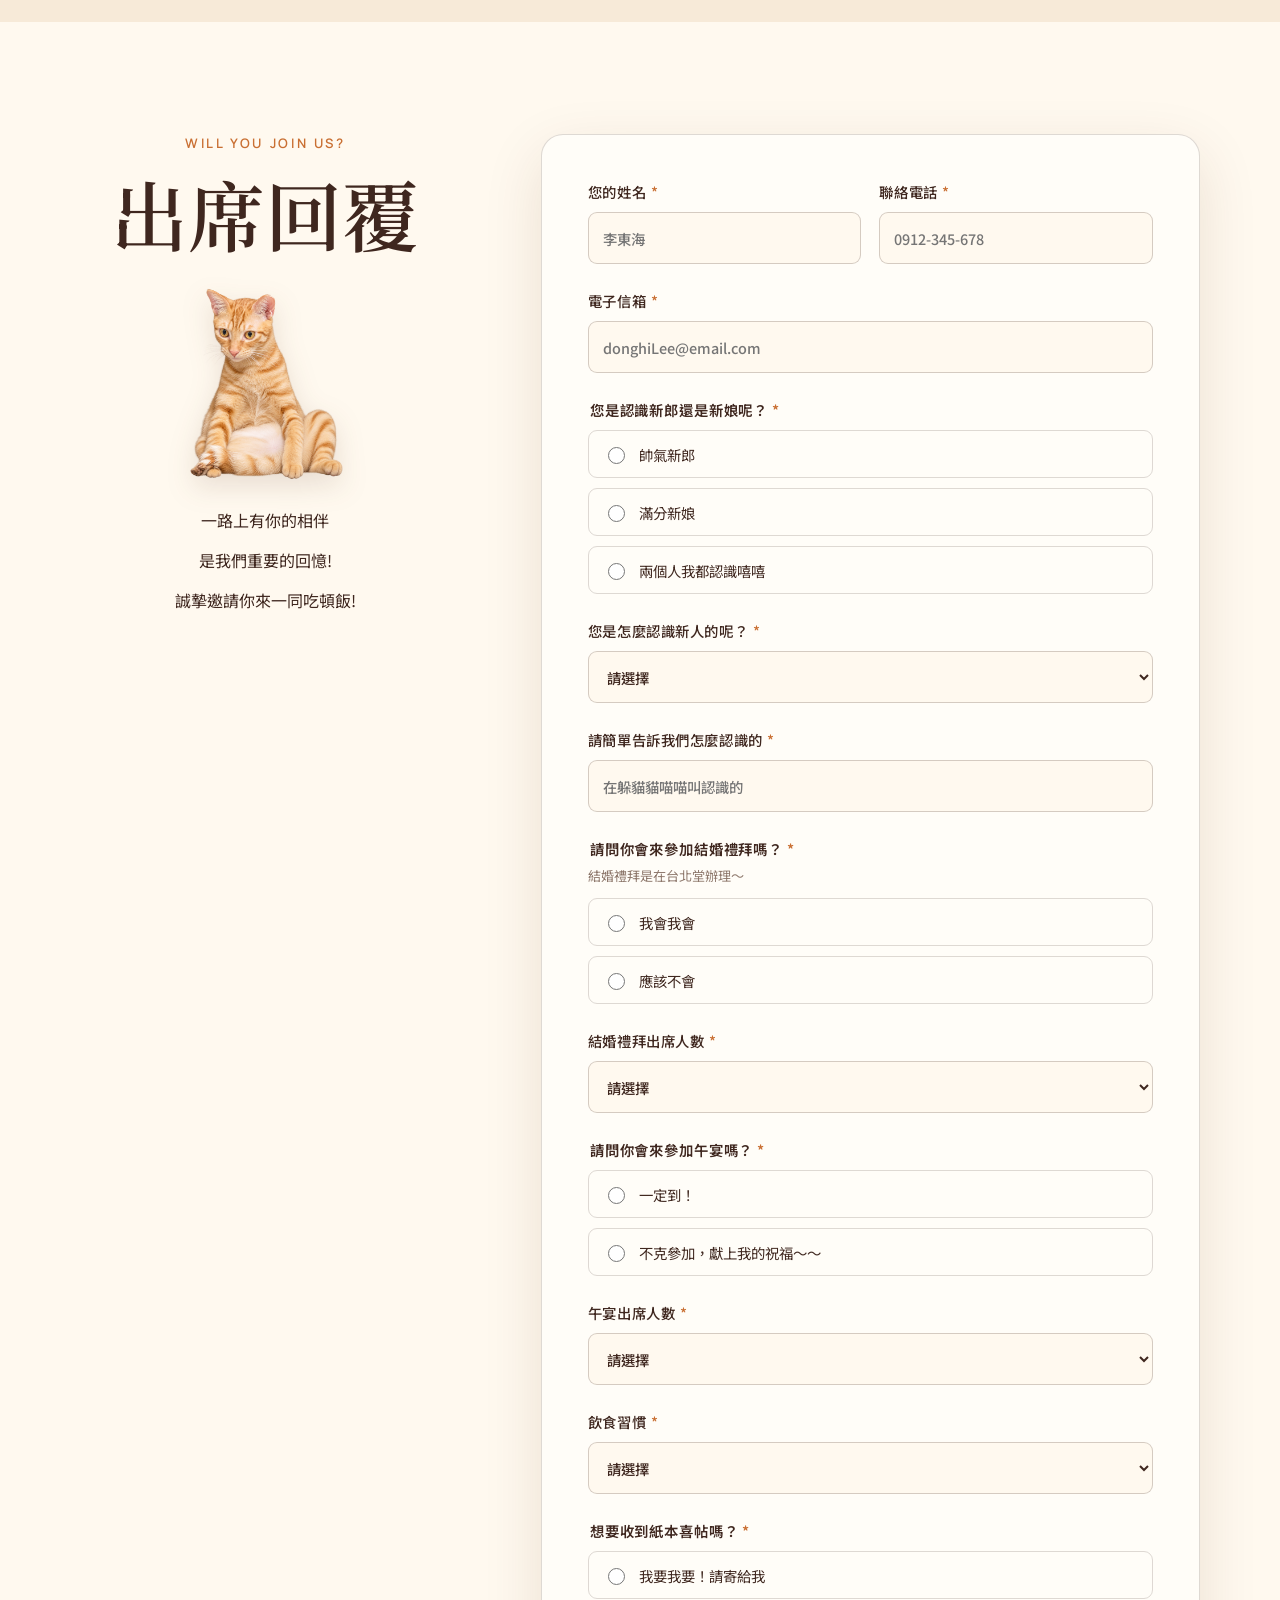
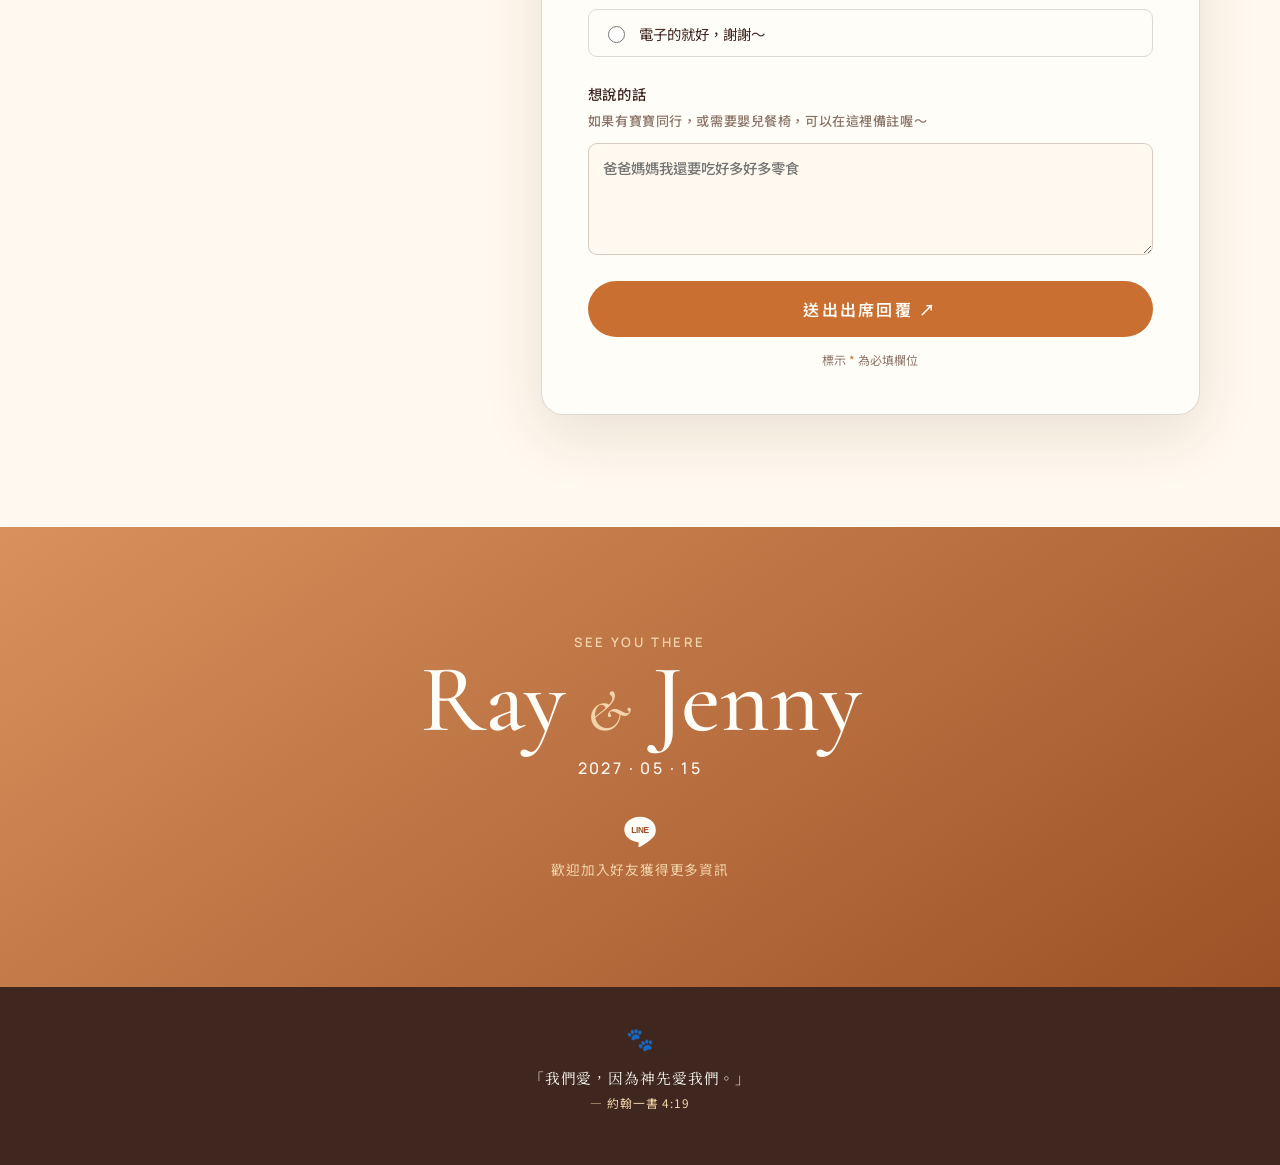
==== commit 9a65703d: "Add junior high school friends RSVP relationship option" ====
--- a/index.html
+++ b/index.html
@@ -113,7 +113,7 @@
         <div class="field-row"><label><span class="field-label">您的姓名 <em>*</em></span><input name="name" type="text" autocomplete="name" required placeholder="李東海"></label><label><span class="field-label">聯絡電話 <em>*</em></span><input name="phone" type="tel" autocomplete="tel" required placeholder="0912-345-678"></label></div>
         <label><span class="field-label">電子信箱 <em>*</em></span><input name="email" type="email" autocomplete="email" required placeholder="donghiLee@email.com"></label>
         <fieldset><legend>您是認識新郎還是新娘呢？ <em>*</em></legend><label class="choice"><input type="radio" name="knownPerson" value="帥氣新郎" required><span>帥氣新郎</span></label><label class="choice"><input type="radio" name="knownPerson" value="滿分新娘"><span>滿分新娘</span></label><label class="choice"><input type="radio" name="knownPerson" value="兩個人我都認識嘻嘻"><span>兩個人我都認識嘻嘻</span></label></fieldset>
-        <label><span class="field-label">您是怎麼認識新人的呢？ <em>*</em></span><select id="relationship" name="relationship" required><option value="" selected disabled>請選擇</option><option>家人/親友</option><option>大學同學/朋友</option><option>研究所同學/朋友</option><option>高中同學/朋友</option><option>教會朋友</option><option>同事</option><option value="other">其他</option></select></label>
+        <label><span class="field-label">您是怎麼認識新人的呢？ <em>*</em></span><select id="relationship" name="relationship" required><option value="" selected disabled>請選擇</option><option>家人/親友</option><option>大學同學/朋友</option><option>研究所同學/朋友</option><option>國中同學/朋友</option><option>高中同學/朋友</option><option>教會朋友</option><option>同事</option><option value="other">其他</option></select></label>
         <label id="other-relationship-field"><span class="field-label">請簡單告訴我們怎麼認識的 <em>*</em></span><input id="other-relationship" name="otherRelationship" type="text" required placeholder="在躲貓貓喵喵叫認識的"></label>
         <fieldset><legend>請問你會來參加結婚禮拜嗎？ <em>*</em></legend><p class="field-help">結婚禮拜是在台北堂辦理～</p><label class="choice"><input type="radio" name="ceremony" value="yes" required><span>我會我會</span></label><label class="choice"><input type="radio" name="ceremony" value="no"><span>應該不會</span></label></fieldset>
         <label><span class="field-label">結婚禮拜出席人數 <em>*</em></span><select name="ceremonyGuests" required><option value="" selected disabled>請選擇</option><option value="1">1 位</option><option value="2">2 位</option><option value="3">3 位</option><option value="4">4 位</option><option value="5">5 位以上（我會聯絡你！）</option><option value="0">我的祝福會到～～</option></select></label>
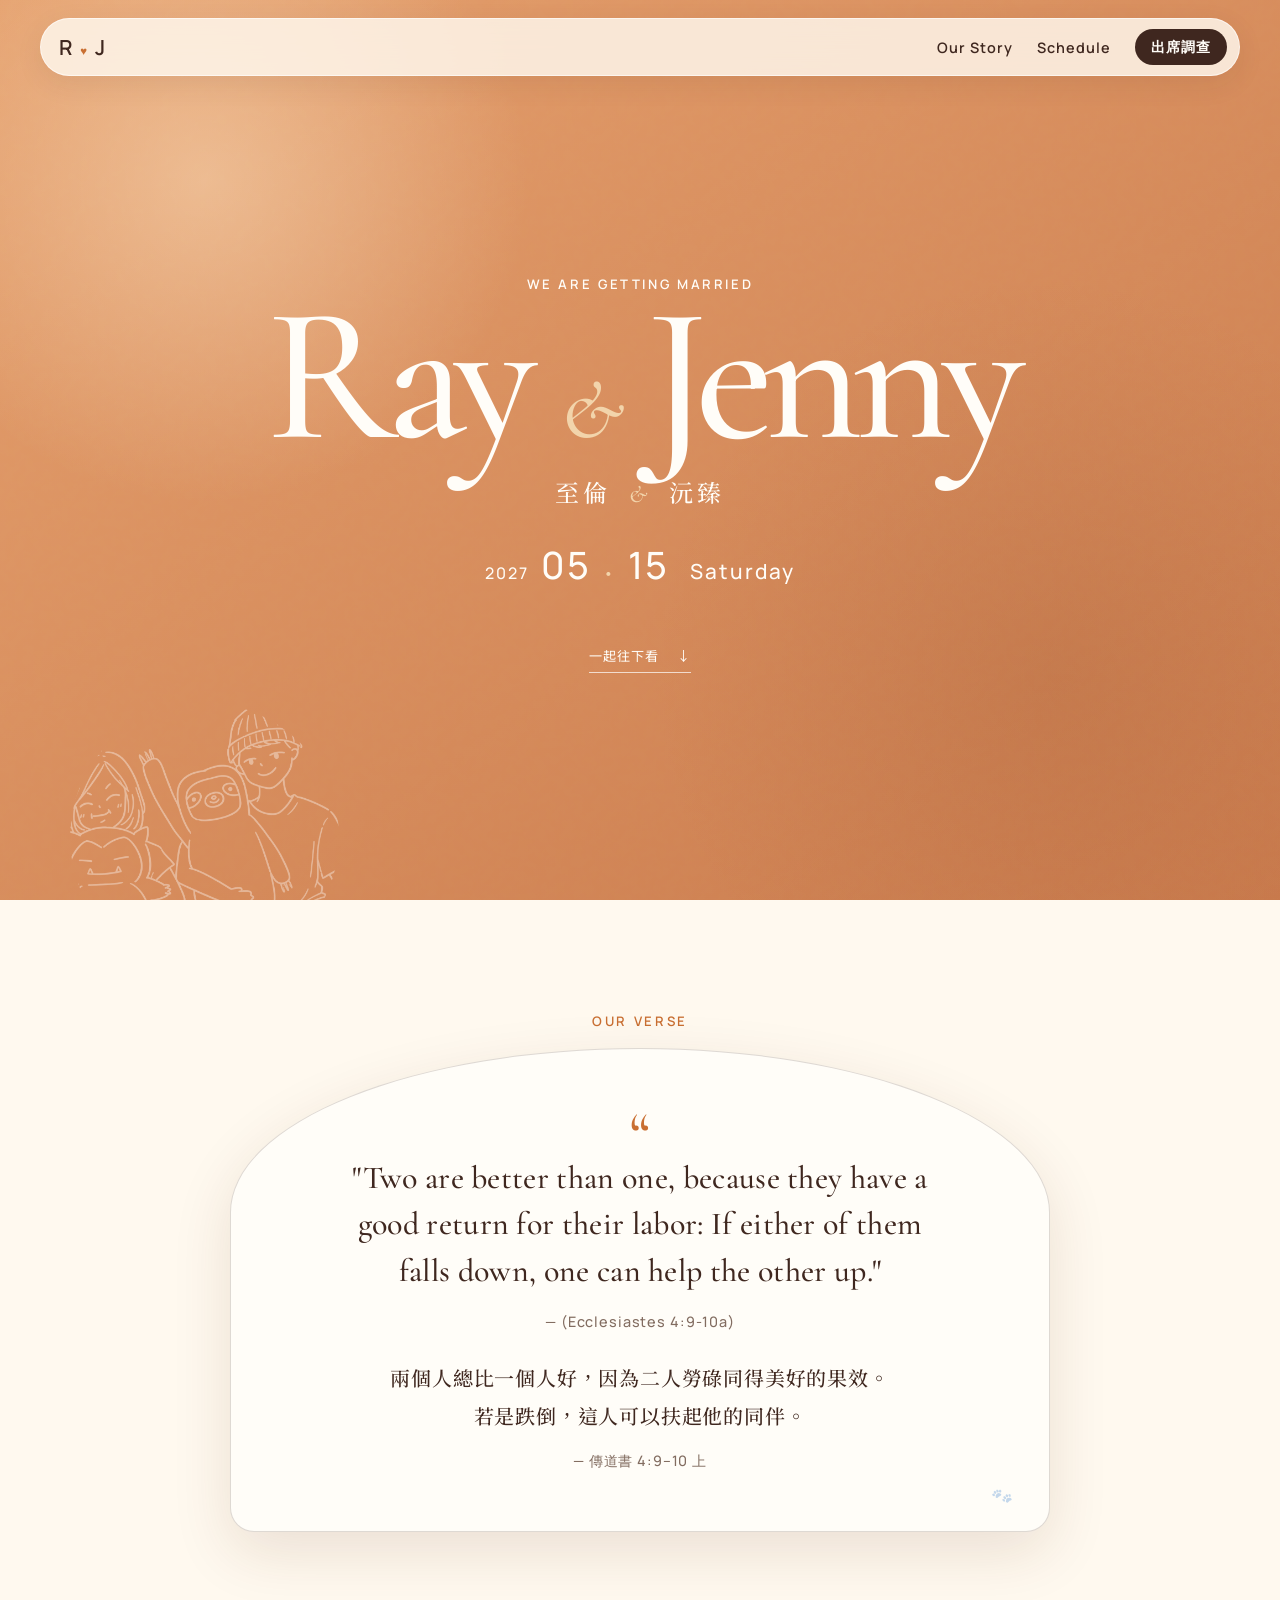
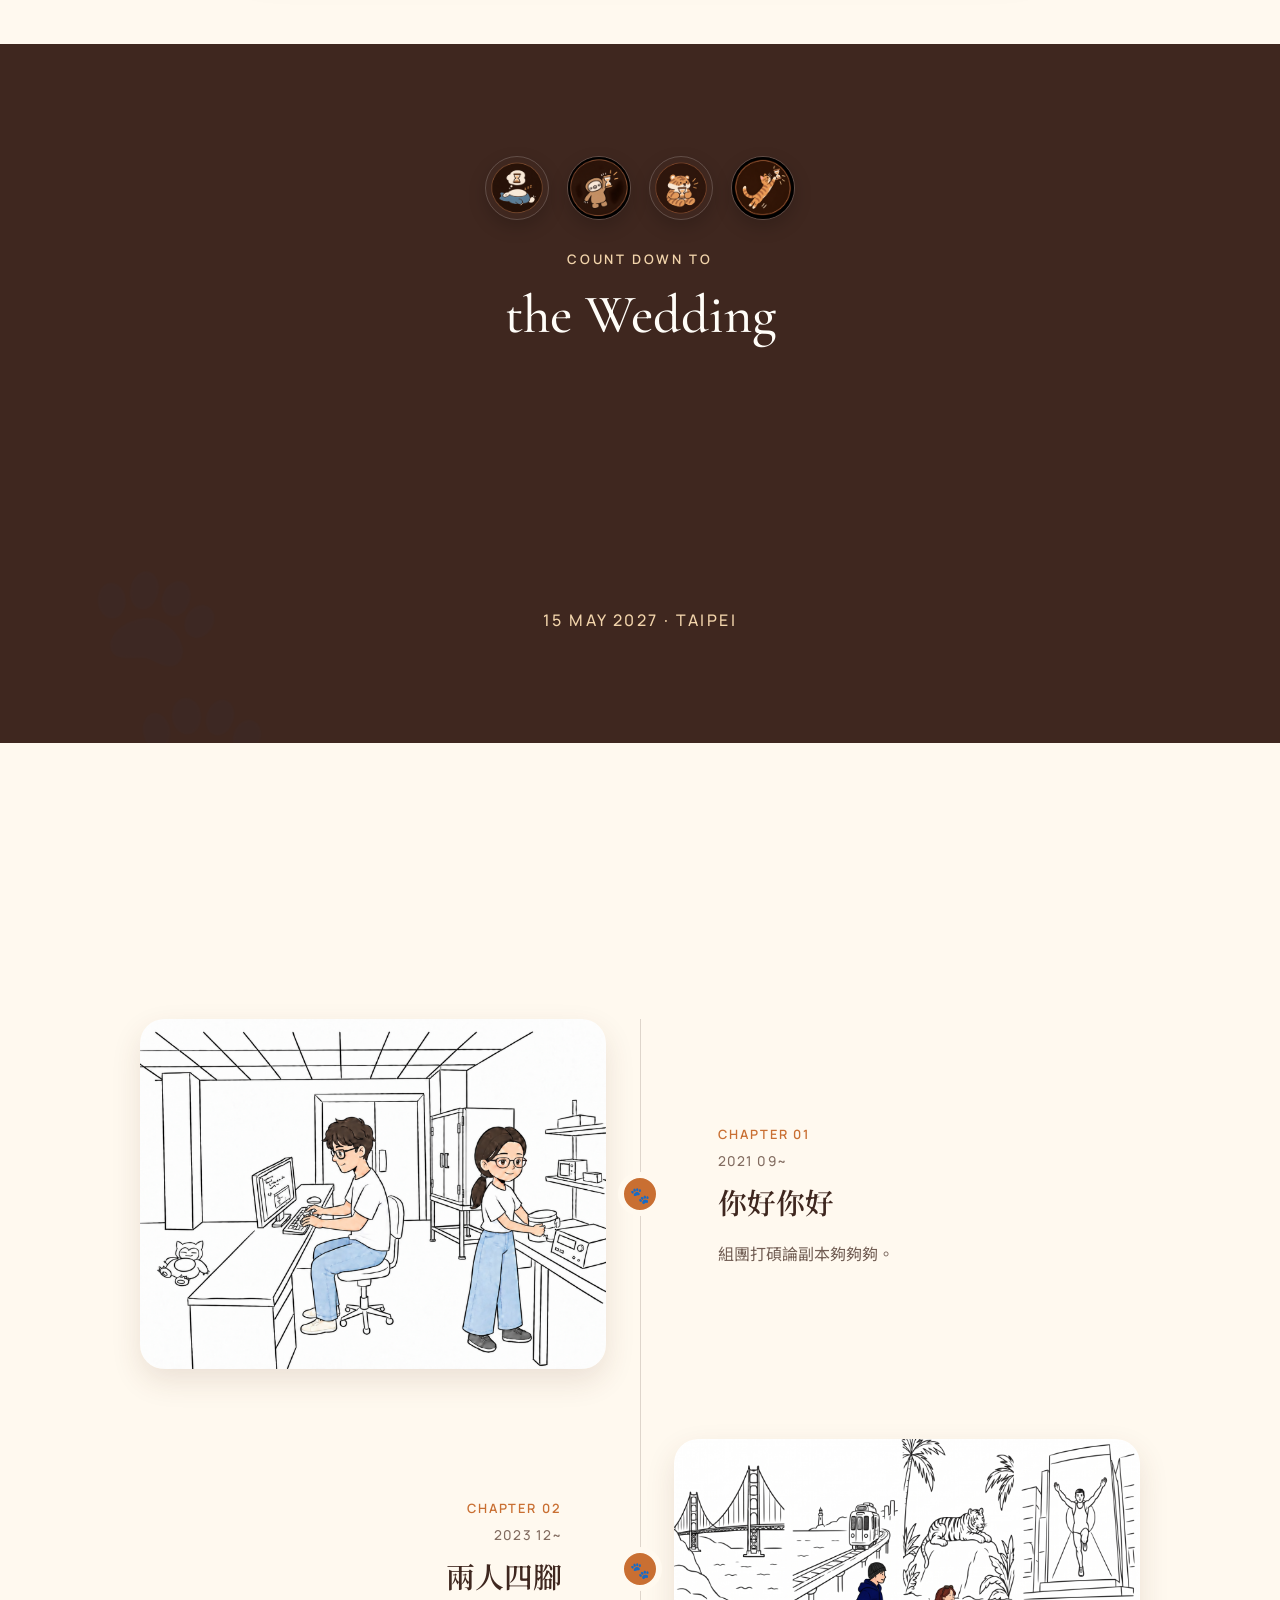
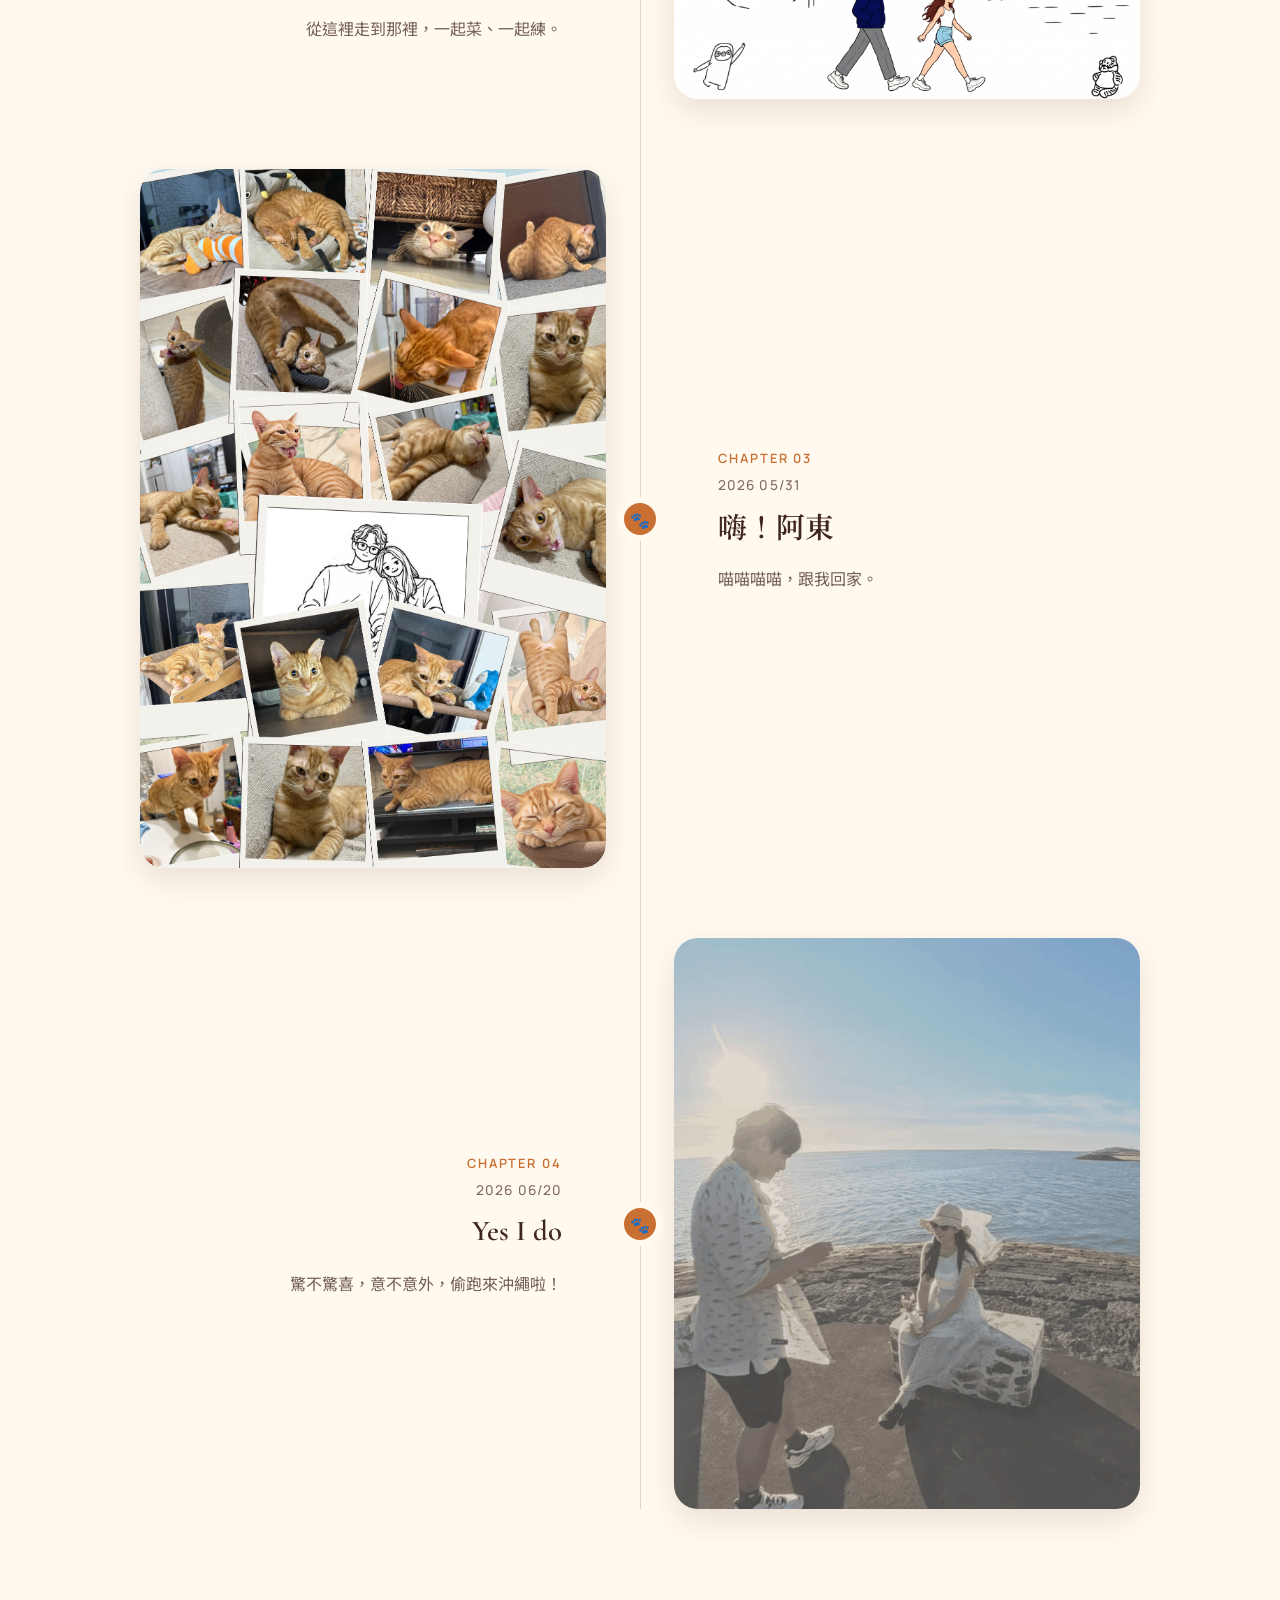
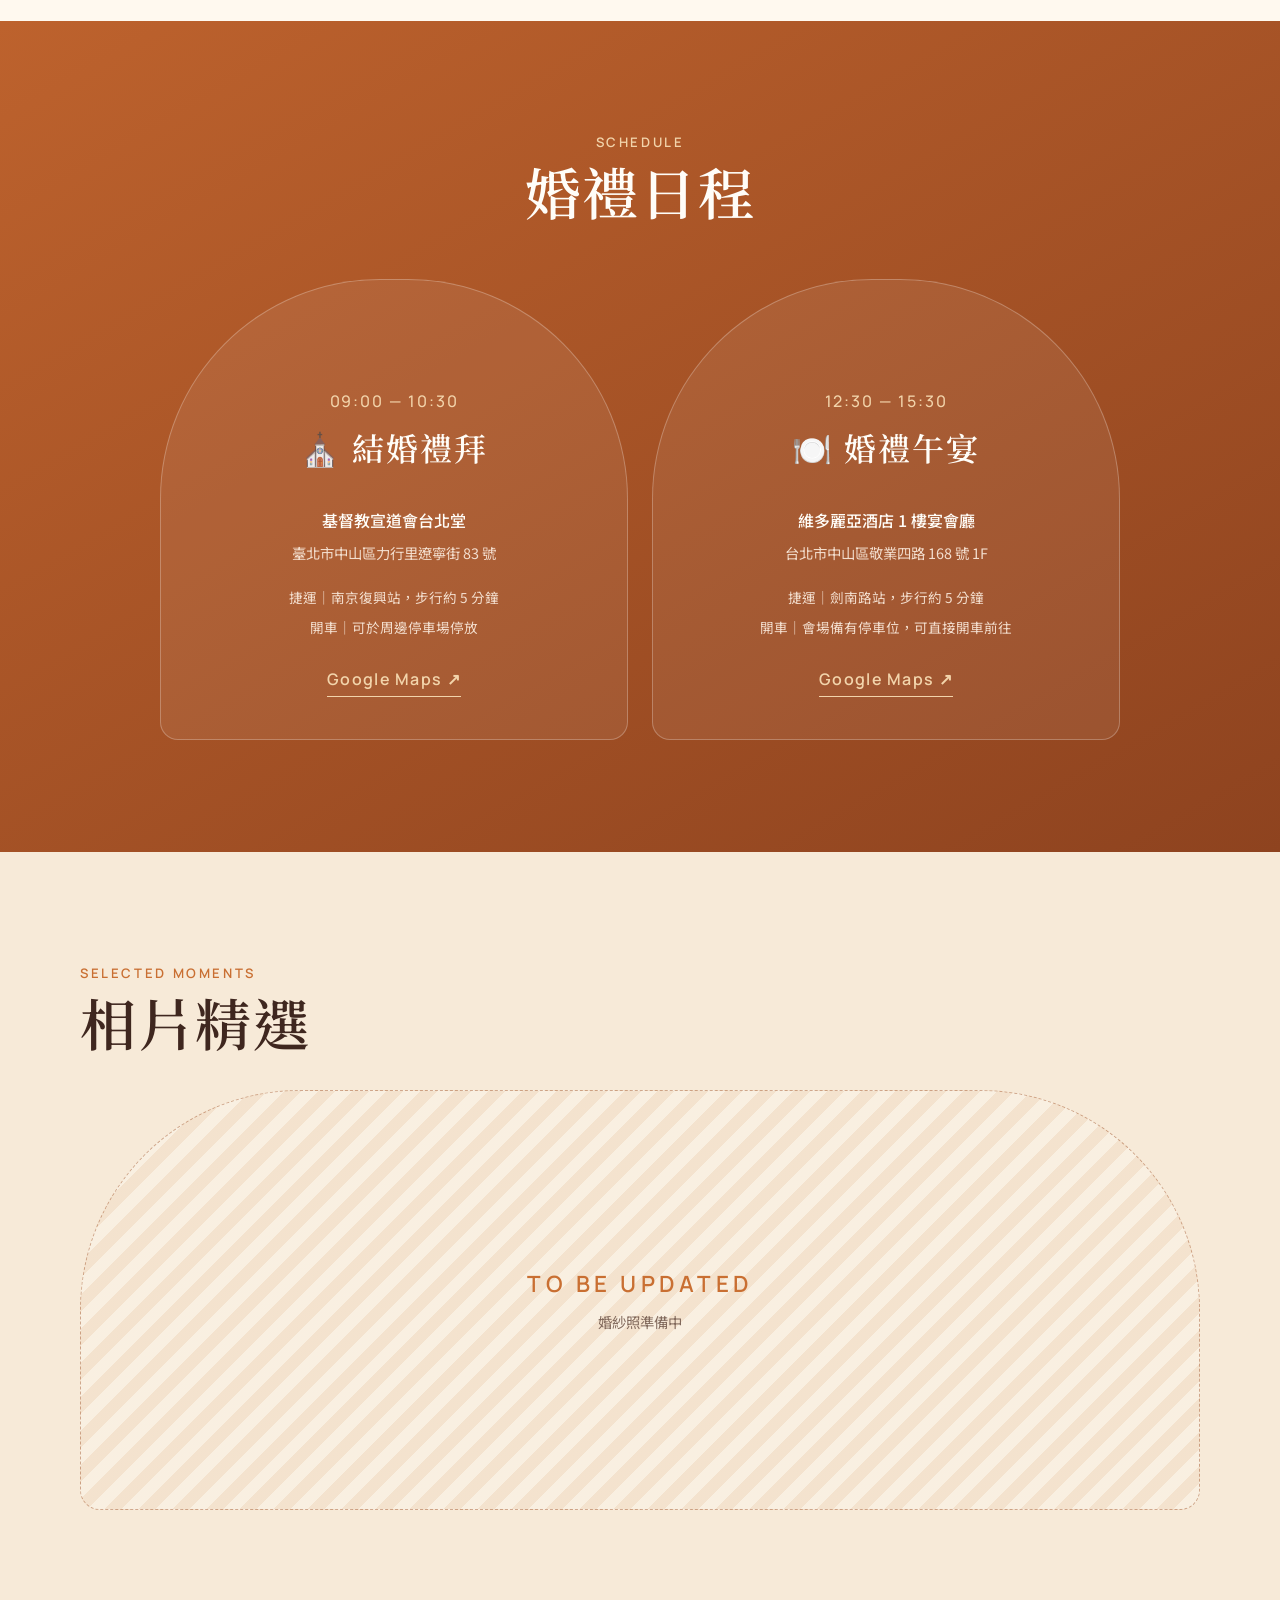
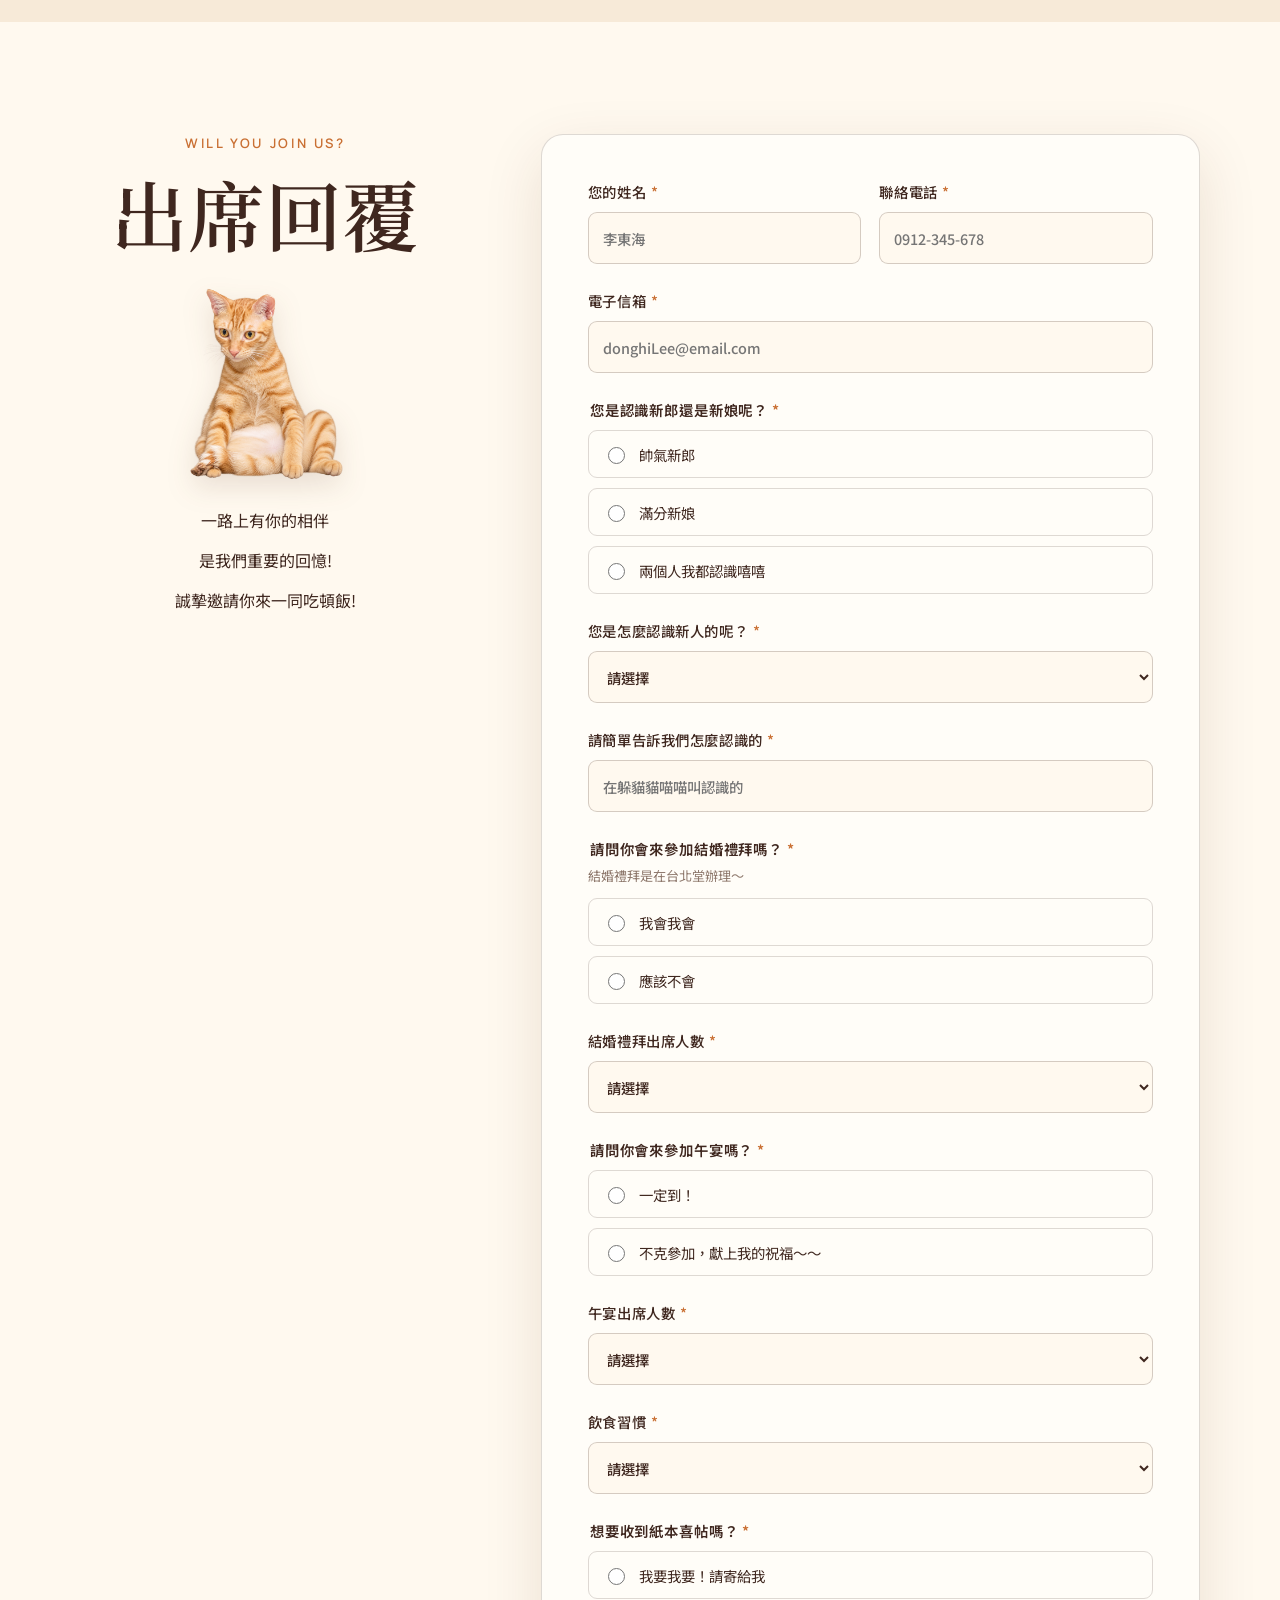
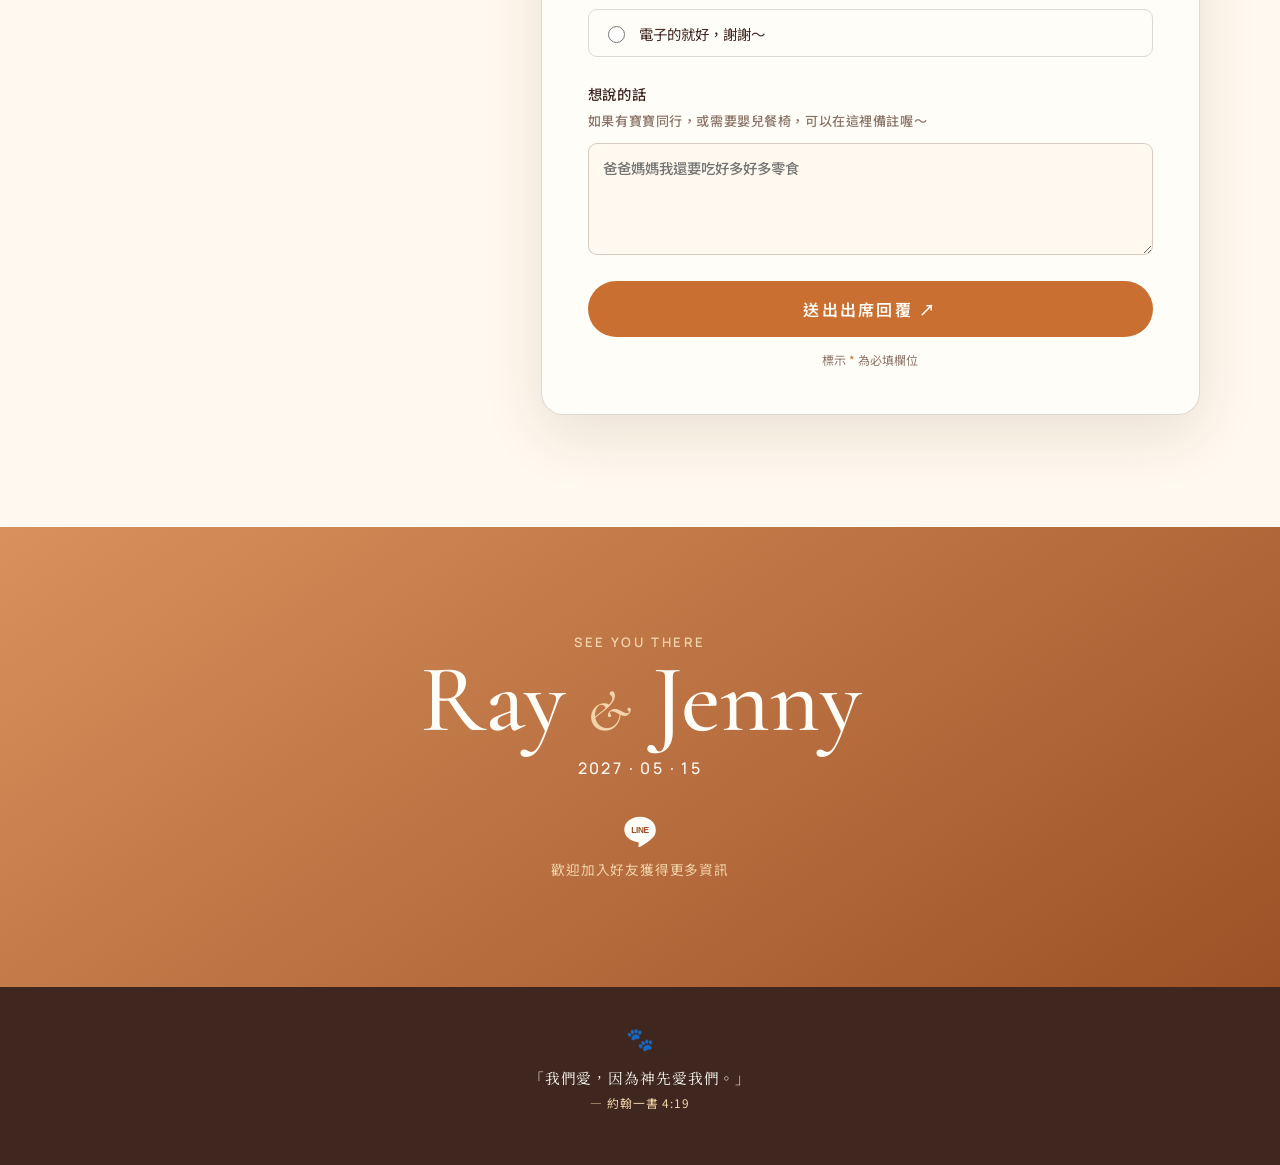
==== commit b115fa13: "Refresh the deployed RSVP script after relationship update" ====
--- a/index.html
+++ b/index.html
@@ -26,7 +26,7 @@
   <link rel="preconnect" href="https://fonts.gstatic.com" crossorigin>
   <link href="https://fonts.googleapis.com/css2?family=Cormorant+Garamond:ital,wght@0,400;0,500;0,600;1,400;1,500&family=Manrope:wght@400;500;600&family=Noto+Sans+TC:wght@400;500;600&family=Noto+Serif+TC:wght@400;500;600&display=swap" rel="stylesheet">
   <link rel="stylesheet" href="css/style.css?v=20261106-receipt">
-  <script src="js/script.js?v=20261117-colleague" defer></script>
+  <script src="js/script.js?v=20261120-junior-high" defer></script>
 </head>
 <body>
   <header class="site-header" aria-label="主要導覽">
